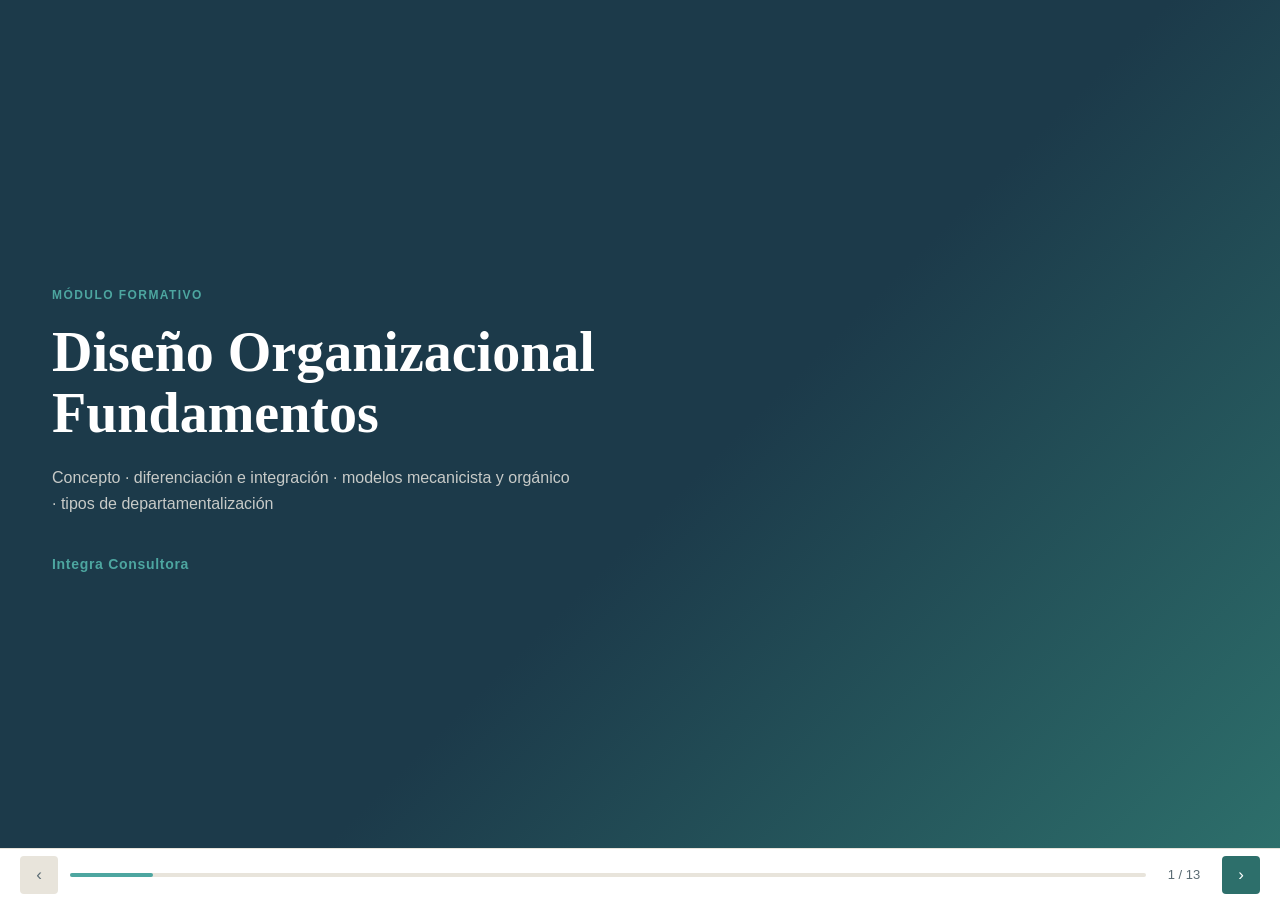
==== elearning/index.html @ f0807bc1 "feat: native HTML iSpring course (Diseño Organizacional), embed in main page" ====
<!DOCTYPE html>
<html lang="es">
<head>
<meta charset="UTF-8">
<meta name="viewport" content="width=device-width,initial-scale=1">
<title>Diseño Organizacional — Integra Consultora</title>
<style>
:root{
  --navy:#1C3A4A;
  --teal:#2D6F6B;
  --signal:#4DA6A0;
  --cream:#F2EFE7;
  --cream2:#E8E4DB;
  --white:#fff;
  --gray:#5A6B73;
}
*{box-sizing:border-box;margin:0;padding:0;}
html,body{height:100%;font-family:'Trebuchet MS','Segoe UI',Arial,sans-serif;background:#e8e8e8;overflow:hidden;}
h1,h2,h3,h4{font-family:Georgia,'Times New Roman',serif;color:var(--navy);line-height:1.2;}

#player{
  width:100%;height:100%;
  display:flex;flex-direction:column;
  background:var(--white);
}

/* ---- SLIDES ---- */
#slides{flex:1;overflow:hidden;position:relative;}
.slide{
  position:absolute;inset:0;
  display:none;flex-direction:column;
  padding:40px 52px 28px;
  background:var(--white);
  overflow-y:auto;
}
.slide.active{display:flex;}

/* ---- NAV BAR ---- */
#nav{
  height:52px;min-height:52px;
  background:var(--white);
  border-top:1px solid var(--cream2);
  display:flex;align-items:center;justify-content:space-between;
  padding:0 20px;
  gap:12px;
}
#progress-bar{
  flex:1;height:4px;background:var(--cream2);border-radius:2px;
}
#progress-fill{height:100%;background:var(--signal);border-radius:2px;transition:width .3s;}
#counter{font-size:13px;color:var(--gray);white-space:nowrap;min-width:52px;text-align:center;}
.nav-btn{
  width:38px;height:38px;border-radius:4px;border:none;cursor:pointer;
  background:var(--teal);color:var(--white);font-size:17px;
  display:flex;align-items:center;justify-content:center;
  transition:background .15s;
}
.nav-btn:disabled{background:var(--cream2);color:var(--gray);cursor:default;}
.nav-btn:not(:disabled):hover{background:var(--navy);}

/* ---- SLIDE LABELS ---- */
.lesson-tag{
  font-size:12px;font-weight:700;letter-spacing:.1em;text-transform:uppercase;
  color:var(--signal);margin-bottom:14px;
}
.slide h2{font-size:clamp(24px,3.5vw,36px);margin-bottom:20px;color:var(--navy);}
.slide p.body{font-size:16px;color:#2A2A2A;line-height:1.65;max-width:720px;}

/* ---- QUOTE BLOCK ---- */
.quote-block{
  background:var(--cream);border-radius:6px;
  padding:22px 28px;margin-top:24px;max-width:680px;
}
.quote-block p{font-size:18px;font-style:italic;color:var(--navy);line-height:1.5;}

/* ---- COVER SLIDE ---- */
#s1{
  background:linear-gradient(135deg,var(--navy) 55%,var(--teal));
  color:var(--white);justify-content:center;
}
#s1 .overtag{font-size:12px;font-weight:700;letter-spacing:.12em;text-transform:uppercase;color:var(--signal);margin-bottom:20px;}
#s1 h1{font-size:clamp(30px,5vw,56px);color:var(--white);max-width:600px;margin-bottom:20px;line-height:1.1;}
#s1 .sub{font-size:16px;color:rgba(242,239,231,.8);max-width:520px;line-height:1.6;margin-bottom:40px;}
#s1 .brand{font-size:14px;font-weight:700;color:var(--signal);letter-spacing:.05em;}

/* ---- OBJECTIVES SLIDE ---- */
#s2{background:var(--navy);color:var(--white);justify-content:center;}
#s2 .obj-intro{font-size:18px;color:var(--cream);max-width:540px;margin-bottom:36px;text-align:center;}
#s2 h2{color:var(--white);text-align:center;margin-bottom:10px;}
.obj-grid{
  display:grid;grid-template-columns:repeat(2,1fr);gap:16px;max-width:700px;width:100%;
}
.obj-card{
  background:rgba(255,255,255,.07);border:1px solid rgba(255,255,255,.15);border-radius:6px;
  padding:20px 22px;
}
.obj-card .num{font-size:11px;font-weight:700;letter-spacing:.1em;color:var(--signal);text-transform:uppercase;margin-bottom:8px;}
.obj-card h4{font-size:17px;color:var(--white);margin-bottom:6px;}
.obj-card p{font-size:13.5px;color:rgba(242,239,231,.75);line-height:1.5;}

/* ---- 3-CARDS ---- */
.tri-grid{display:grid;grid-template-columns:repeat(3,1fr);gap:16px;margin-top:24px;}
.tri-card{
  background:var(--cream);border-radius:6px;padding:24px 20px;
  display:flex;flex-direction:column;gap:12px;
}
.tri-card .num-circle{
  width:40px;height:40px;border-radius:50%;background:var(--teal);
  color:var(--white);font-size:18px;font-weight:700;font-family:Georgia,serif;
  display:flex;align-items:center;justify-content:center;flex:none;
}
.tri-card h4{font-size:16px;color:var(--navy);}

/* ---- TWO-COLUMN CARDS ---- */
.duo-grid{display:grid;grid-template-columns:1fr 1fr;gap:16px;margin-top:24px;max-width:720px;}
.duo-card{border-radius:6px;padding:28px 24px;color:var(--white);}
.duo-card.navy{background:var(--navy);}
.duo-card.teal{background:var(--teal);}
.duo-card h3{font-size:22px;color:var(--white);margin-bottom:10px;}
.duo-card p{font-size:15px;color:rgba(255,255,255,.85);font-style:italic;}
.duo-footer{font-style:italic;font-size:15px;color:var(--teal);margin-top:16px;text-align:center;}

/* ---- TABS ---- */
.tabs-wrap{display:flex;gap:0;margin-top:24px;flex:1;border:1px solid var(--cream2);border-radius:6px;overflow:hidden;max-height:260px;}
.tab-list{display:flex;flex-direction:column;min-width:140px;background:var(--cream);border-right:1px solid var(--cream2);}
.tab-btn{
  padding:16px 18px;font-size:14px;font-weight:700;text-align:left;
  border:none;cursor:pointer;background:transparent;color:var(--gray);
  border-bottom:1px solid var(--cream2);transition:background .15s;
}
.tab-btn.active{background:var(--teal);color:var(--white);}
.tab-btn:hover:not(.active){background:var(--cream2);}
.tab-content{padding:24px 28px;flex:1;overflow-y:auto;}
.tab-panel{display:none;}
.tab-panel.active{display:block;}
.tab-panel h3{font-size:20px;color:var(--navy);margin-bottom:12px;}
.tab-panel p{font-size:15px;color:#2A2A2A;line-height:1.6;}

/* ---- STEPS ---- */
.steps-wrap{display:flex;margin-top:20px;flex:1;gap:0;border:1px solid var(--cream2);border-radius:6px;overflow:hidden;max-height:280px;}
.step-list{display:flex;flex-direction:column;align-items:center;padding:20px 0;background:var(--cream);border-right:1px solid var(--cream2);width:64px;gap:0;position:relative;}
.step-btn{
  width:36px;height:36px;border-radius:50%;border:2px solid var(--teal);
  background:var(--white);color:var(--teal);font-weight:700;font-size:14px;
  cursor:pointer;transition:all .15s;flex:none;
  display:flex;align-items:center;justify-content:center;position:relative;z-index:1;
}
.step-btn.active{background:var(--teal);color:var(--white);}
.step-connector{width:2px;height:24px;background:var(--teal);opacity:.4;}
.step-content{padding:24px 28px;flex:1;overflow-y:auto;}
.step-panel{display:none;}
.step-panel.active{display:block;}
.step-panel h3{font-size:20px;color:var(--navy);margin-bottom:12px;}
.step-panel p{font-size:15px;color:#2A2A2A;line-height:1.6;}

/* ---- SYNTHESIS SLIDE ---- */
#s11{background:linear-gradient(135deg,var(--navy),var(--teal));justify-content:center;}
#s11 .syn-tag{font-size:11px;font-weight:700;letter-spacing:.12em;text-transform:uppercase;color:var(--signal);margin-bottom:16px;}
#s11 h2{font-size:clamp(22px,3.5vw,34px);color:var(--white);max-width:640px;margin-bottom:22px;}
#s11 p.body{color:rgba(242,239,231,.85);max-width:600px;}
#s11 .credit{margin-top:36px;font-size:13px;color:var(--signal);font-weight:700;}

/* ---- QUIZ ---- */
#s12 h2{margin-bottom:6px;}
#s12 .q-meta{font-size:13px;color:var(--gray);margin-bottom:28px;}
.question{display:none;flex-direction:column;gap:0;}
.question.active{display:flex;}
.question .q-text{font-size:16px;color:#2A2A2A;margin-bottom:18px;line-height:1.5;}
.choices{display:flex;flex-direction:column;gap:10px;margin-bottom:20px;}
.choice-btn{
  padding:14px 18px;border-radius:4px;border:1px solid var(--cream2);
  background:var(--white);text-align:left;font-size:15px;cursor:pointer;
  transition:all .15s;color:#2A2A2A;
}
.choice-btn:hover:not(:disabled){background:var(--cream);}
.choice-btn.selected{background:#e8f0ff;border-color:#6b9cf5;}
.choice-btn.correct{background:#e6f4ea;border-color:#34a853;color:#1a5928;}
.choice-btn.wrong{background:#fce8e6;border-color:#d93025;color:#8b1a14;}
.quiz-feedback{
  font-size:14px;padding:12px 16px;border-radius:4px;margin-bottom:16px;
  display:none;font-weight:600;
}
.quiz-feedback.show{display:block;}
.quiz-feedback.ok{background:#e6f4ea;color:#1a5928;}
.quiz-feedback.bad{background:#fce8e6;color:#8b1a14;}
.submit-btn{
  align-self:flex-start;padding:11px 22px;border-radius:4px;border:none;cursor:pointer;
  background:var(--teal);color:var(--white);font-weight:700;font-size:14px;
  transition:background .15s;
}
.submit-btn:hover{background:var(--navy);}
.submit-btn:disabled{background:var(--cream2);color:var(--gray);cursor:default;}
#quiz-result{
  display:none;flex-direction:column;align-items:center;justify-content:center;
  text-align:center;gap:16px;flex:1;
}
#quiz-result.show{display:flex;}
#result-icon{width:64px;height:64px;border-radius:50%;display:flex;align-items:center;justify-content:center;font-size:28px;}
.pass-icon{background:#e6f4ea;}
.fail-icon{background:#fce8e6;}
#result-title{font-size:22px;font-family:Georgia,serif;color:var(--navy);}
#result-score{font-size:16px;color:var(--gray);}
.retry-btn{padding:12px 24px;border-radius:4px;border:none;cursor:pointer;background:var(--teal);color:var(--white);font-weight:700;font-size:14px;margin-top:8px;}
.retry-btn:hover{background:var(--navy);}
#q-nav{display:flex;justify-content:space-between;align-items:center;margin-top:auto;}
.q-counter{font-size:13px;color:var(--gray);}

/* ---- SCENARIO ---- */
#s13{background:#1a1a2e;flex-direction:row;gap:0;padding:0;}
.scenario-left{
  flex:1;padding:36px 40px;display:flex;flex-direction:column;justify-content:center;
}
.scenario-right{
  width:220px;background:linear-gradient(180deg,#2d2d4a,#1a1a2e);
  display:flex;align-items:flex-end;justify-content:center;padding-bottom:0;
  position:relative;overflow:hidden;
}
.scenario-avatar{font-size:90px;line-height:1;filter:grayscale(.2);}
.scenario-bubble{
  background:rgba(255,255,255,.1);border:1px solid rgba(255,255,255,.15);
  border-radius:8px;padding:18px 20px;margin-bottom:20px;
}
.scenario-bubble p{font-size:14px;color:rgba(255,255,255,.9);line-height:1.55;}
.scenario-options{display:flex;flex-direction:column;gap:10px;}
.scenario-opt{
  padding:12px 16px;border-radius:4px;background:rgba(255,255,255,.06);
  border:1px solid rgba(255,255,255,.15);color:rgba(255,255,255,.85);
  font-size:13.5px;cursor:pointer;text-align:left;line-height:1.4;
  transition:all .15s;
}
.scenario-opt:hover:not(:disabled){background:rgba(45,111,107,.4);border-color:var(--signal);}
.scenario-opt.correct-opt{background:rgba(52,168,83,.2);border-color:#34a853;color:#a8ffc3;}
.scenario-opt.wrong-opt{background:rgba(217,48,37,.15);border-color:#d93025;color:#ffadad;}
.scenario-reply{
  display:none;margin-top:14px;padding:14px 18px;
  background:rgba(77,166,160,.15);border:1px solid var(--signal);border-radius:6px;
}
.scenario-reply.show{display:block;}
.scenario-reply p{font-size:14px;color:rgba(255,255,255,.9);line-height:1.55;}
</style>
</head>
<body>
<div id="player">
<div id="slides">

<!-- SLIDE 1: COVER -->
<div class="slide active" id="s1">
  <p class="overtag">Módulo Formativo</p>
  <h1>Diseño Organizacional<br>Fundamentos</h1>
  <p class="sub">Concepto · diferenciación e integración · modelos mecanicista y orgánico · tipos de departamentalización</p>
  <p class="brand">Integra Consultora</p>
</div>

<!-- SLIDE 2: OBJETIVOS -->
<div class="slide" id="s2">
  <h2>Objetivos de aprendizaje</h2>
  <p class="obj-intro" style="font-size:15px;color:rgba(242,239,231,.8);margin-bottom:28px;">Recorré las competencias que vas a desarrollar en este módulo.</p>
  <div class="obj-grid">
    <div class="obj-card">
      <div class="num">Objetivo 1</div>
      <h4>Concepto</h4>
      <p>Comprender qué es el diseño organizacional y por qué es clave para el éxito de una organización.</p>
    </div>
    <div class="obj-card">
      <div class="num">Objetivo 2</div>
      <h4>Diferenciación e integración</h4>
      <p>Distinguir estos dos procesos opuestos y complementarios que sostienen el diseño.</p>
    </div>
    <div class="obj-card">
      <div class="num">Objetivo 3</div>
      <h4>Modelos</h4>
      <p>Diferenciar el modelo mecanicista del orgánico y saber cuándo conviene cada uno.</p>
    </div>
    <div class="obj-card">
      <div class="num">Objetivo 4</div>
      <h4>Departamentalización</h4>
      <p>Identificar los distintos criterios para agrupar tareas y personas en una organización.</p>
    </div>
  </div>
</div>

<!-- SLIDE 3: LECCIÓN 1 — Concepto -->
<div class="slide" id="s3">
  <p class="lesson-tag">Lección 1</p>
  <h2>¿Qué es el diseño organizacional?</h2>
  <p class="body">Es el proceso de construir y adaptar continuamente la estructura de una organización para que alcance sus objetivos y estrategias. Esa estructura ordena y conecta sus áreas, personas, tareas y recursos.</p>
  <div class="quote-block">
    <p>"El diseño es el ADN de la organización."</p>
  </div>
</div>

<!-- SLIDE 4: LECCIÓN 1 — Ideas centrales -->
<div class="slide" id="s4">
  <p class="lesson-tag">Lección 1</p>
  <h2>Ideas centrales</h2>
  <div class="tri-grid">
    <div class="tri-card">
      <div class="num-circle">1</div>
      <h4>La estructura como esqueleto</h4>
    </div>
    <div class="tri-card">
      <div class="num-circle">2</div>
      <h4>Doble dependencia</h4>
    </div>
    <div class="tri-card">
      <div class="num-circle">3</div>
      <h4>Cuatro variables</h4>
    </div>
  </div>
</div>

<!-- SLIDE 5: LECCIÓN 2 — Intro -->
<div class="slide" id="s5">
  <p class="lesson-tag">Lección 2</p>
  <h2>Diferenciación e integración</h2>
  <p class="body">El diseño organizacional se sostiene sobre dos procesos opuestos y complementarios. Uno divide y especializa el trabajo; el otro coordina y une las partes para que la organización funcione como un todo.</p>
</div>

<!-- SLIDE 6: LECCIÓN 2 — Dos procesos -->
<div class="slide" id="s6">
  <p class="lesson-tag">Lección 2</p>
  <h2>Dos procesos opuestos</h2>
  <div class="duo-grid">
    <div class="duo-card navy">
      <h3>Diferenciación</h3>
      <p>Divide y especializa el trabajo</p>
    </div>
    <div class="duo-card teal">
      <h3>Integración</h3>
      <p>Coordina y une las partes</p>
    </div>
  </div>
  <p class="duo-footer">Una especializa y separa; la otra articula y une.</p>
</div>

<!-- SLIDE 7: LECCIÓN 3 — Intro -->
<div class="slide" id="s7">
  <p class="lesson-tag">Lección 3</p>
  <h2>Modelo mecanicista y modelo orgánico</h2>
  <p class="body">Según las dimensiones del diseño —formalización, centralización, jerarquía, especialización— una organización se ubica entre dos modelos opuestos, que son los extremos de muchas combinaciones posibles.</p>
</div>

<!-- SLIDE 8: LECCIÓN 3 — Tabs -->
<div class="slide" id="s8">
  <p class="lesson-tag">Lección 3</p>
  <h2>Dos modelos de organización</h2>
  <p class="body" style="margin-bottom:0;">Hacé click en cada pestaña para conocerlos.</p>
  <div class="tabs-wrap">
    <div class="tab-list">
      <button class="tab-btn active" onclick="switchTab(this,0)">Mecanicista</button>
      <button class="tab-btn" onclick="switchTab(this,1)">Orgánico</button>
    </div>
    <div class="tab-content">
      <div class="tab-panel active" id="tab0">
        <h3>Mecanicista</h3>
        <p>Estructura rígida y piramidal, típica de la era industrial. Adecuada para entornos estables. Se caracteriza por alta formalización, centralización de decisiones, autoridad jerárquica, especialización y comunicación vertical y formal.</p>
      </div>
      <div class="tab-panel" id="tab1">
        <h3>Orgánico</h3>
        <p>Estructura flexible y circular, propia de la era del conocimiento. Adecuada para entornos dinámicos. Tiene poca formalización, decisiones descentralizadas, equipos multifuncionales y comunicación informal en red. Es adaptable e innovadora.</p>
      </div>
    </div>
  </div>
  <div class="quote-block" style="margin-top:16px;">
    <p>En síntesis: no hay un modelo mejor en abstracto — el adecuado depende del entorno, la estrategia y la tecnología de cada organización.</p>
  </div>
</div>

<!-- SLIDE 9: LECCIÓN 4 — Intro -->
<div class="slide" id="s9">
  <p class="lesson-tag">Lección 4</p>
  <h2>Tipos de departamentalización</h2>
  <p class="body">A medida que las organizaciones crecen, agrupan tareas y personas en departamentos según distintos criterios. En la práctica, cada organización combina varios de ellos.</p>
</div>

<!-- SLIDE 10: LECCIÓN 4 — Steps -->
<div class="slide" id="s10">
  <p class="lesson-tag">Lección 4</p>
  <h2>Cinco criterios de departamentalización</h2>
  <div class="steps-wrap">
    <div class="step-list">
      <button class="step-btn active" onclick="switchStep(this,0)">1</button>
      <div class="step-connector"></div>
      <button class="step-btn" onclick="switchStep(this,1)">2</button>
      <div class="step-connector"></div>
      <button class="step-btn" onclick="switchStep(this,2)">3</button>
      <div class="step-connector"></div>
      <button class="step-btn" onclick="switchStep(this,3)">4</button>
      <div class="step-connector"></div>
      <button class="step-btn" onclick="switchStep(this,4)">5</button>
    </div>
    <div class="step-content">
      <div class="step-panel active" id="step0">
        <h3>Funcional</h3>
        <p>Por funciones similares: finanzas, producción, marketing, RRHH. Ventaja: economías de escala. Riesgo: convierte las áreas en "feudos".</p>
      </div>
      <div class="step-panel" id="step1">
        <h3>Por productos</h3>
        <p>Agrupa todo lo relacionado con cada producto o servicio, y hace a cada unidad responsable de su desempeño.</p>
      </div>
      <div class="step-panel" id="step2">
        <h3>Geográfica</h3>
        <p>Agrupa según el territorio o región que atiende la organización.</p>
      </div>
      <div class="step-panel" id="step3">
        <h3>Por procesos</h3>
        <p>Agrupa a lo largo del flujo productivo; cada área se especializa en una fase.</p>
      </div>
      <div class="step-panel" id="step4">
        <h3>Por clientes</h3>
        <p>Agrupa según el tipo de cliente (damas, caballeros, niños; o empresas grandes, medianas, pequeñas).</p>
      </div>
    </div>
  </div>
</div>

<!-- SLIDE 11: SÍNTESIS -->
<div class="slide" id="s11">
  <p class="syn-tag">En síntesis</p>
  <h2>El diseño organizacional busca el equilibrio entre especializar y coordinar.</h2>
  <p class="body">Ninguna organización usa un solo criterio: combina varios según su tamaño, estrategia y entorno. La clave está en equilibrar la especialización de cada área con la coordinación entre todas.</p>
  <p class="credit">Contenido desarrollado por Integra Consultora</p>
</div>

<!-- SLIDE 12: QUIZ -->
<div class="slide" id="s12">
  <h2>Evaluación</h2>
  <p class="q-meta">5 preguntas · 50 puntos · Aprobación: 80% (40 puntos)</p>

  <div class="question active" id="q1">
    <p class="q-text">El diseño organizacional se define como…</p>
    <div class="choices">
      <button class="choice-btn" onclick="selectChoice(this)">La cantidad de empleados de una empresa</button>
      <button class="choice-btn" onclick="selectChoice(this)">Un organigrama fijo e inmutable.</button>
      <button class="choice-btn" onclick="selectChoice(this)" data-correct="true">El proceso de construir y adaptar continuamente la estructura para alcanzar objetivos</button>
    </div>
    <div class="quiz-feedback" id="fb1"></div>
    <div id="q-nav">
      <span class="q-counter">Pregunta 1 de 5 · Puntaje: <span id="score-display">0</span>/50</span>
      <button class="submit-btn" id="sb1" onclick="submitQ(1)">Enviar</button>
    </div>
  </div>

  <div class="question" id="q2">
    <p class="q-text">La diferenciación implica…</p>
    <div class="choices">
      <button class="choice-btn" onclick="selectChoice(this)" data-correct="true">Dividir el trabajo y especializar órganos y personas.</button>
      <button class="choice-btn" onclick="selectChoice(this)">Coordinar y unir las partes.</button>
      <button class="choice-btn" onclick="selectChoice(this)">Eliminar la jerarquía</button>
    </div>
    <div class="quiz-feedback" id="fb2"></div>
    <div id="q-nav">
      <span class="q-counter">Pregunta 2 de 5 · Puntaje: <span class="score-disp">0</span>/50</span>
      <button class="submit-btn" id="sb2" onclick="submitQ(2)">Enviar</button>
    </div>
  </div>

  <div class="question" id="q3">
    <p class="q-text">El modelo orgánico se caracteriza por…</p>
    <div class="choices">
      <button class="choice-btn" onclick="selectChoice(this)" data-correct="true">Flexibilidad, equipos multifuncionales y comunicación informal.</button>
      <button class="choice-btn" onclick="selectChoice(this)">Alta formalización y centralización.</button>
      <button class="choice-btn" onclick="selectChoice(this)">Forma piramidal y rígida.</button>
    </div>
    <div class="quiz-feedback" id="fb3"></div>
    <div id="q-nav">
      <span class="q-counter">Pregunta 3 de 5 · Puntaje: <span class="score-disp">0</span>/50</span>
      <button class="submit-btn" id="sb3" onclick="submitQ(3)">Enviar</button>
    </div>
  </div>

  <div class="question" id="q4">
    <p class="q-text">La departamentalización funcional agrupa por…</p>
    <div class="choices">
      <button class="choice-btn" onclick="selectChoice(this)" data-correct="true">Funciones similares (finanzas, marketing, producción, RRHH).</button>
      <button class="choice-btn" onclick="selectChoice(this)">Tipo de cliente.</button>
      <button class="choice-btn" onclick="selectChoice(this)">Región geográfica.</button>
    </div>
    <div class="quiz-feedback" id="fb4"></div>
    <div id="q-nav">
      <span class="q-counter">Pregunta 4 de 5 · Puntaje: <span class="score-disp">0</span>/50</span>
      <button class="submit-btn" id="sb4" onclick="submitQ(4)">Enviar</button>
    </div>
  </div>

  <div class="question" id="q5">
    <p class="q-text">El modelo mecanicista es más adecuado para…</p>
    <div class="choices">
      <button class="choice-btn" onclick="selectChoice(this)">Entornos dinámicos y cambiantes.</button>
      <button class="choice-btn" onclick="selectChoice(this)">Empresas sin estructura.</button>
      <button class="choice-btn" onclick="selectChoice(this)" data-correct="true">Entornos estables con pocos cambios.</button>
    </div>
    <div class="quiz-feedback" id="fb5"></div>
    <div id="q-nav">
      <span class="q-counter">Pregunta 5 de 5 · Puntaje: <span class="score-disp">0</span>/50</span>
      <button class="submit-btn" id="sb5" onclick="submitQ(5)">Enviar</button>
    </div>
  </div>

  <div id="quiz-result">
    <div id="result-icon"></div>
    <p id="result-title"></p>
    <p id="result-score"></p>
    <button class="retry-btn" onclick="retryQuiz()">Reintentar</button>
  </div>
</div>

<!-- SLIDE 13: SCENARIO -->
<div class="slide" id="s13">
  <div class="scenario-left">
    <div class="scenario-bubble">
      <p>Hola, soy gerente de una empresa que está creciendo muy rápido. Antes éramos diez personas y ahora somos cincuenta. Antes éramos desordenados, nadie sabe bien de quién depende. ¿Qué tipo de estructura me conviene?</p>
    </div>
    <div class="scenario-options" id="scenario-opts">
      <button class="scenario-opt" onclick="answerScenario(this, true)">1. Contame primero sobre tu entorno: ¿es estable o cambia mucho? Según eso evaluamos si te conviene un modelo más mecanicista u orgánico.</button>
      <button class="scenario-opt" onclick="answerScenario(this, false)">2. Lo mejor siempre es una estructura jerárquica rígida, sin dudas.</button>
      <button class="scenario-opt" onclick="answerScenario(this, false)">3. No te preocupes por la estructura, eso se resuelve solo con el tiempo.</button>
    </div>
    <div class="scenario-reply" id="scenario-reply">
      <p id="scenario-reply-text"></p>
    </div>
  </div>
  <div class="scenario-right">
    <div class="scenario-avatar">👨‍💼</div>
  </div>
</div>

</div><!-- /slides -->

<!-- NAV BAR -->
<div id="nav">
  <button class="nav-btn" id="btn-prev" onclick="navigate(-1)" disabled>‹</button>
  <div id="progress-bar"><div id="progress-fill" style="width:7.69%"></div></div>
  <span id="counter">1 / 13</span>
  <button class="nav-btn" id="btn-next" onclick="navigate(1)">›</button>
</div>
</div><!-- /player -->

<script>
const TOTAL = 13;
let cur = 1;
let quizScore = 0;
let quizAnswered = [false,false,false,false,false];

function navigate(dir){
  const next = cur + dir;
  if(next < 1 || next > TOTAL) return;
  document.getElementById('s'+cur).classList.remove('active');
  cur = next;
  document.getElementById('s'+cur).classList.add('active');
  document.getElementById('btn-prev').disabled = (cur === 1);
  document.getElementById('btn-next').disabled = (cur === TOTAL);
  document.getElementById('counter').textContent = cur + ' / ' + TOTAL;
  document.getElementById('progress-fill').style.width = (cur/TOTAL*100) + '%';
}

function switchTab(btn, idx){
  btn.closest('.tabs-wrap').querySelectorAll('.tab-btn').forEach(b=>b.classList.remove('active'));
  btn.classList.add('active');
  btn.closest('.tabs-wrap').querySelectorAll('.tab-panel').forEach(p=>p.classList.remove('active'));
  document.getElementById('tab'+idx).classList.add('active');
}

function switchStep(btn, idx){
  btn.closest('.steps-wrap').querySelectorAll('.step-btn').forEach(b=>b.classList.remove('active'));
  btn.classList.add('active');
  btn.closest('.steps-wrap').querySelectorAll('.step-panel').forEach(p=>p.classList.remove('active'));
  document.getElementById('step'+idx).classList.add('active');
}

function selectChoice(btn){
  const parent = btn.closest('.choices');
  if(parent.querySelector('.correct,.wrong')) return;
  parent.querySelectorAll('.choice-btn').forEach(b=>b.classList.remove('selected'));
  btn.classList.add('selected');
}

function submitQ(num){
  const qEl = document.getElementById('q'+num);
  const chosen = qEl.querySelector('.choice-btn.selected');
  if(!chosen) return;
  const fb = document.getElementById('fb'+num);
  const isCorrect = chosen.dataset.correct === 'true';
  qEl.querySelectorAll('.choice-btn').forEach(b=>{
    b.disabled = true;
    if(b.dataset.correct === 'true') b.classList.add('correct');
    else if(b === chosen && !isCorrect) b.classList.add('wrong');
  });
  if(isCorrect && !quizAnswered[num-1]){
    quizScore += 10;
    quizAnswered[num-1] = true;
  }
  document.querySelectorAll('.score-disp').forEach(el=>el.textContent=quizScore);
  document.getElementById('score-display').textContent = quizScore;
  fb.textContent = isCorrect ? '✓ Correcto.' : '✗ Incorrecto. La respuesta correcta está marcada en verde.';
  fb.className = 'quiz-feedback show ' + (isCorrect ? 'ok' : 'bad');
  document.getElementById('sb'+num).disabled = true;
  if(quizAnswered.every(Boolean)){
    setTimeout(showQuizResult, 900);
  } else if(num < 5){
    setTimeout(()=>{
      qEl.classList.remove('active');
      document.getElementById('q'+(num+1)).classList.add('active');
    }, 1100);
  }
}

function showQuizResult(){
  document.querySelectorAll('.question').forEach(q=>q.style.display='none');
  const res = document.getElementById('quiz-result');
  res.classList.add('show');
  const pass = quizScore >= 40;
  document.getElementById('result-icon').textContent = pass ? '✓' : '✗';
  document.getElementById('result-icon').className = 'result-icon ' + (pass ? 'pass-icon' : 'fail-icon');
  document.getElementById('result-title').textContent = pass ? 'Aprobaste.' : 'No aprobaste.';
  document.getElementById('result-score').textContent = 'Puntaje: '+quizScore+'% ('+quizScore+' de 50) · Mínimo: 80% (40 de 50)';
}

function retryQuiz(){
  quizScore = 0;
  quizAnswered = [false,false,false,false,false];
  document.getElementById('quiz-result').classList.remove('show');
  document.querySelectorAll('.question').forEach((q,i)=>{
    q.style.display='';
    q.classList.remove('active');
    q.querySelectorAll('.choice-btn').forEach(b=>{
      b.disabled=false;
      b.classList.remove('selected','correct','wrong');
    });
    const fb = q.querySelector('.quiz-feedback');
    if(fb){ fb.className='quiz-feedback'; fb.textContent=''; }
    const sb = q.querySelector('.submit-btn');
    if(sb) sb.disabled=false;
  });
  document.getElementById('q1').classList.add('active');
  document.querySelectorAll('.score-disp,.score-display').forEach(el=>el.textContent='0');
  document.getElementById('score-display').textContent='0';
}

function answerScenario(btn, correct){
  const opts = document.querySelectorAll('.scenario-opt');
  opts.forEach(o=>o.disabled=true);
  if(correct){
    btn.classList.add('correct-opt');
    document.getElementById('scenario-reply-text').textContent = '¡Exacto! Nunca lo había pensado así. Nuestro mercado cambia todo el tiempo, así que entiendo que nos conviene algo más flexible.';
  } else {
    btn.classList.add('wrong-opt');
    document.getElementById('scenario-reply-text').textContent = 'Esa no es la respuesta más adecuada. Antes de recomendar un modelo, conviene conocer el entorno y la estrategia de la organización.';
  }
  document.getElementById('scenario-reply').classList.add('show');
}
</script>
</body>
</html>
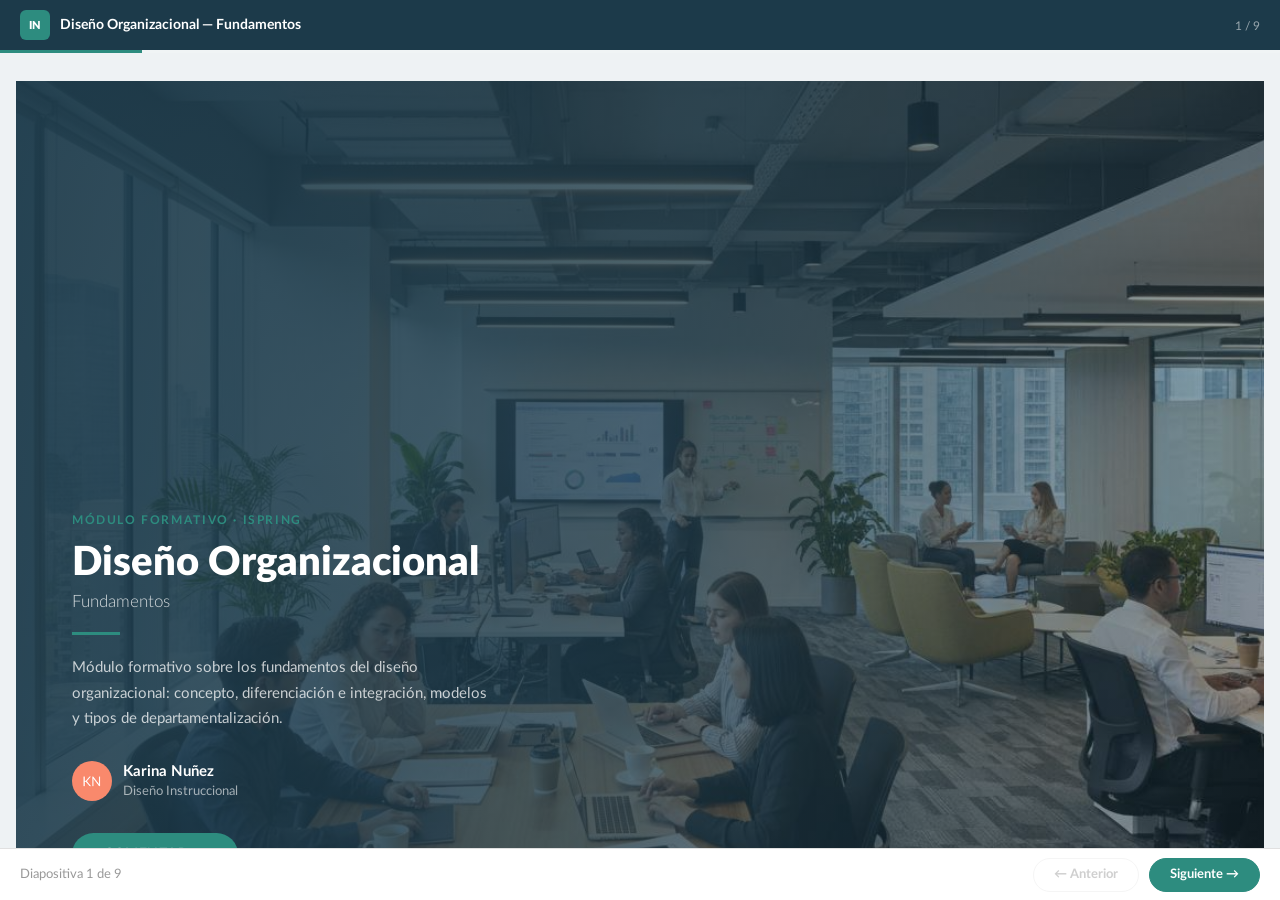
==== commit 777ad5e5: "feat(elearning): rebuild iSpring course from Rise 360 source data - Rewrite elearning/index.html usi" ====
--- a/elearning/index.html
+++ b/elearning/index.html
@@ -3,652 +3,483 @@
 <head>
 <meta charset="UTF-8">
 <meta name="viewport" content="width=device-width,initial-scale=1">
-<title>Diseño Organizacional — Integra Consultora</title>
+<title>Diseño Organizacional — Fundamentos</title>
 <style>
-:root{
-  --navy:#1C3A4A;
-  --teal:#2D6F6B;
-  --signal:#4DA6A0;
-  --cream:#F2EFE7;
-  --cream2:#E8E4DB;
-  --white:#fff;
-  --gray:#5A6B73;
-}
+@font-face{font-family:'Lato';src:url('/rise/assets/fonts/Lato-Light.woff') format('woff');font-weight:300;}
+@font-face{font-family:'Lato';src:url('/rise/assets/fonts/Lato-Regular.woff') format('woff');font-weight:400;}
+@font-face{font-family:'Lato';src:url('/rise/assets/fonts/Lato-Italic.woff') format('woff');font-weight:400;font-style:italic;}
+@font-face{font-family:'Lato';src:url('/rise/assets/fonts/Lato-Bold.woff') format('woff');font-weight:700;}
+@font-face{font-family:'Lato';src:url('/rise/assets/fonts/Lato-Black.woff') format('woff');font-weight:900;}
+
 *{box-sizing:border-box;margin:0;padding:0;}
-html,body{height:100%;font-family:'Trebuchet MS','Segoe UI',Arial,sans-serif;background:#e8e8e8;overflow:hidden;}
-h1,h2,h3,h4{font-family:Georgia,'Times New Roman',serif;color:var(--navy);line-height:1.2;}
-
-#player{
-  width:100%;height:100%;
-  display:flex;flex-direction:column;
-  background:var(--white);
-}
-
-/* ---- SLIDES ---- */
-#slides{flex:1;overflow:hidden;position:relative;}
-.slide{
-  position:absolute;inset:0;
-  display:none;flex-direction:column;
-  padding:40px 52px 28px;
-  background:var(--white);
-  overflow-y:auto;
-}
-.slide.active{display:flex;}
-
-/* ---- NAV BAR ---- */
-#nav{
-  height:52px;min-height:52px;
-  background:var(--white);
-  border-top:1px solid var(--cream2);
-  display:flex;align-items:center;justify-content:space-between;
-  padding:0 20px;
-  gap:12px;
-}
-#progress-bar{
-  flex:1;height:4px;background:var(--cream2);border-radius:2px;
-}
-#progress-fill{height:100%;background:var(--signal);border-radius:2px;transition:width .3s;}
-#counter{font-size:13px;color:var(--gray);white-space:nowrap;min-width:52px;text-align:center;}
-.nav-btn{
-  width:38px;height:38px;border-radius:4px;border:none;cursor:pointer;
-  background:var(--teal);color:var(--white);font-size:17px;
-  display:flex;align-items:center;justify-content:center;
-  transition:background .15s;
-}
-.nav-btn:disabled{background:var(--cream2);color:var(--gray);cursor:default;}
-.nav-btn:not(:disabled):hover{background:var(--navy);}
-
-/* ---- SLIDE LABELS ---- */
-.lesson-tag{
-  font-size:12px;font-weight:700;letter-spacing:.1em;text-transform:uppercase;
-  color:var(--signal);margin-bottom:14px;
-}
-.slide h2{font-size:clamp(24px,3.5vw,36px);margin-bottom:20px;color:var(--navy);}
-.slide p.body{font-size:16px;color:#2A2A2A;line-height:1.65;max-width:720px;}
-
-/* ---- QUOTE BLOCK ---- */
-.quote-block{
-  background:var(--cream);border-radius:6px;
-  padding:22px 28px;margin-top:24px;max-width:680px;
-}
-.quote-block p{font-size:18px;font-style:italic;color:var(--navy);line-height:1.5;}
-
-/* ---- COVER SLIDE ---- */
-#s1{
-  background:linear-gradient(135deg,var(--navy) 55%,var(--teal));
-  color:var(--white);justify-content:center;
-}
-#s1 .overtag{font-size:12px;font-weight:700;letter-spacing:.12em;text-transform:uppercase;color:var(--signal);margin-bottom:20px;}
-#s1 h1{font-size:clamp(30px,5vw,56px);color:var(--white);max-width:600px;margin-bottom:20px;line-height:1.1;}
-#s1 .sub{font-size:16px;color:rgba(242,239,231,.8);max-width:520px;line-height:1.6;margin-bottom:40px;}
-#s1 .brand{font-size:14px;font-weight:700;color:var(--signal);letter-spacing:.05em;}
-
-/* ---- OBJECTIVES SLIDE ---- */
-#s2{background:var(--navy);color:var(--white);justify-content:center;}
-#s2 .obj-intro{font-size:18px;color:var(--cream);max-width:540px;margin-bottom:36px;text-align:center;}
-#s2 h2{color:var(--white);text-align:center;margin-bottom:10px;}
-.obj-grid{
-  display:grid;grid-template-columns:repeat(2,1fr);gap:16px;max-width:700px;width:100%;
-}
-.obj-card{
-  background:rgba(255,255,255,.07);border:1px solid rgba(255,255,255,.15);border-radius:6px;
-  padding:20px 22px;
-}
-.obj-card .num{font-size:11px;font-weight:700;letter-spacing:.1em;color:var(--signal);text-transform:uppercase;margin-bottom:8px;}
-.obj-card h4{font-size:17px;color:var(--white);margin-bottom:6px;}
-.obj-card p{font-size:13.5px;color:rgba(242,239,231,.75);line-height:1.5;}
-
-/* ---- 3-CARDS ---- */
-.tri-grid{display:grid;grid-template-columns:repeat(3,1fr);gap:16px;margin-top:24px;}
-.tri-card{
-  background:var(--cream);border-radius:6px;padding:24px 20px;
-  display:flex;flex-direction:column;gap:12px;
-}
-.tri-card .num-circle{
-  width:40px;height:40px;border-radius:50%;background:var(--teal);
-  color:var(--white);font-size:18px;font-weight:700;font-family:Georgia,serif;
-  display:flex;align-items:center;justify-content:center;flex:none;
-}
-.tri-card h4{font-size:16px;color:var(--navy);}
-
-/* ---- TWO-COLUMN CARDS ---- */
-.duo-grid{display:grid;grid-template-columns:1fr 1fr;gap:16px;margin-top:24px;max-width:720px;}
-.duo-card{border-radius:6px;padding:28px 24px;color:var(--white);}
-.duo-card.navy{background:var(--navy);}
-.duo-card.teal{background:var(--teal);}
-.duo-card h3{font-size:22px;color:var(--white);margin-bottom:10px;}
-.duo-card p{font-size:15px;color:rgba(255,255,255,.85);font-style:italic;}
-.duo-footer{font-style:italic;font-size:15px;color:var(--teal);margin-top:16px;text-align:center;}
-
-/* ---- TABS ---- */
-.tabs-wrap{display:flex;gap:0;margin-top:24px;flex:1;border:1px solid var(--cream2);border-radius:6px;overflow:hidden;max-height:260px;}
-.tab-list{display:flex;flex-direction:column;min-width:140px;background:var(--cream);border-right:1px solid var(--cream2);}
-.tab-btn{
-  padding:16px 18px;font-size:14px;font-weight:700;text-align:left;
-  border:none;cursor:pointer;background:transparent;color:var(--gray);
-  border-bottom:1px solid var(--cream2);transition:background .15s;
-}
-.tab-btn.active{background:var(--teal);color:var(--white);}
-.tab-btn:hover:not(.active){background:var(--cream2);}
-.tab-content{padding:24px 28px;flex:1;overflow-y:auto;}
-.tab-panel{display:none;}
-.tab-panel.active{display:block;}
-.tab-panel h3{font-size:20px;color:var(--navy);margin-bottom:12px;}
-.tab-panel p{font-size:15px;color:#2A2A2A;line-height:1.6;}
-
-/* ---- STEPS ---- */
-.steps-wrap{display:flex;margin-top:20px;flex:1;gap:0;border:1px solid var(--cream2);border-radius:6px;overflow:hidden;max-height:280px;}
-.step-list{display:flex;flex-direction:column;align-items:center;padding:20px 0;background:var(--cream);border-right:1px solid var(--cream2);width:64px;gap:0;position:relative;}
-.step-btn{
-  width:36px;height:36px;border-radius:50%;border:2px solid var(--teal);
-  background:var(--white);color:var(--teal);font-weight:700;font-size:14px;
-  cursor:pointer;transition:all .15s;flex:none;
-  display:flex;align-items:center;justify-content:center;position:relative;z-index:1;
-}
-.step-btn.active{background:var(--teal);color:var(--white);}
-.step-connector{width:2px;height:24px;background:var(--teal);opacity:.4;}
-.step-content{padding:24px 28px;flex:1;overflow-y:auto;}
-.step-panel{display:none;}
-.step-panel.active{display:block;}
-.step-panel h3{font-size:20px;color:var(--navy);margin-bottom:12px;}
-.step-panel p{font-size:15px;color:#2A2A2A;line-height:1.6;}
-
-/* ---- SYNTHESIS SLIDE ---- */
-#s11{background:linear-gradient(135deg,var(--navy),var(--teal));justify-content:center;}
-#s11 .syn-tag{font-size:11px;font-weight:700;letter-spacing:.12em;text-transform:uppercase;color:var(--signal);margin-bottom:16px;}
-#s11 h2{font-size:clamp(22px,3.5vw,34px);color:var(--white);max-width:640px;margin-bottom:22px;}
-#s11 p.body{color:rgba(242,239,231,.85);max-width:600px;}
-#s11 .credit{margin-top:36px;font-size:13px;color:var(--signal);font-weight:700;}
-
-/* ---- QUIZ ---- */
-#s12 h2{margin-bottom:6px;}
-#s12 .q-meta{font-size:13px;color:var(--gray);margin-bottom:28px;}
-.question{display:none;flex-direction:column;gap:0;}
-.question.active{display:flex;}
-.question .q-text{font-size:16px;color:#2A2A2A;margin-bottom:18px;line-height:1.5;}
-.choices{display:flex;flex-direction:column;gap:10px;margin-bottom:20px;}
-.choice-btn{
-  padding:14px 18px;border-radius:4px;border:1px solid var(--cream2);
-  background:var(--white);text-align:left;font-size:15px;cursor:pointer;
-  transition:all .15s;color:#2A2A2A;
-}
-.choice-btn:hover:not(:disabled){background:var(--cream);}
-.choice-btn.selected{background:#e8f0ff;border-color:#6b9cf5;}
-.choice-btn.correct{background:#e6f4ea;border-color:#34a853;color:#1a5928;}
-.choice-btn.wrong{background:#fce8e6;border-color:#d93025;color:#8b1a14;}
-.quiz-feedback{
-  font-size:14px;padding:12px 16px;border-radius:4px;margin-bottom:16px;
-  display:none;font-weight:600;
-}
-.quiz-feedback.show{display:block;}
-.quiz-feedback.ok{background:#e6f4ea;color:#1a5928;}
-.quiz-feedback.bad{background:#fce8e6;color:#8b1a14;}
-.submit-btn{
-  align-self:flex-start;padding:11px 22px;border-radius:4px;border:none;cursor:pointer;
-  background:var(--teal);color:var(--white);font-weight:700;font-size:14px;
-  transition:background .15s;
-}
-.submit-btn:hover{background:var(--navy);}
-.submit-btn:disabled{background:var(--cream2);color:var(--gray);cursor:default;}
-#quiz-result{
-  display:none;flex-direction:column;align-items:center;justify-content:center;
-  text-align:center;gap:16px;flex:1;
-}
-#quiz-result.show{display:flex;}
-#result-icon{width:64px;height:64px;border-radius:50%;display:flex;align-items:center;justify-content:center;font-size:28px;}
-.pass-icon{background:#e6f4ea;}
-.fail-icon{background:#fce8e6;}
-#result-title{font-size:22px;font-family:Georgia,serif;color:var(--navy);}
-#result-score{font-size:16px;color:var(--gray);}
-.retry-btn{padding:12px 24px;border-radius:4px;border:none;cursor:pointer;background:var(--teal);color:var(--white);font-weight:700;font-size:14px;margin-top:8px;}
-.retry-btn:hover{background:var(--navy);}
-#q-nav{display:flex;justify-content:space-between;align-items:center;margin-top:auto;}
-.q-counter{font-size:13px;color:var(--gray);}
-
-/* ---- SCENARIO ---- */
-#s13{background:#1a1a2e;flex-direction:row;gap:0;padding:0;}
-.scenario-left{
-  flex:1;padding:36px 40px;display:flex;flex-direction:column;justify-content:center;
-}
-.scenario-right{
-  width:220px;background:linear-gradient(180deg,#2d2d4a,#1a1a2e);
-  display:flex;align-items:flex-end;justify-content:center;padding-bottom:0;
-  position:relative;overflow:hidden;
-}
-.scenario-avatar{font-size:90px;line-height:1;filter:grayscale(.2);}
-.scenario-bubble{
-  background:rgba(255,255,255,.1);border:1px solid rgba(255,255,255,.15);
-  border-radius:8px;padding:18px 20px;margin-bottom:20px;
-}
-.scenario-bubble p{font-size:14px;color:rgba(255,255,255,.9);line-height:1.55;}
-.scenario-options{display:flex;flex-direction:column;gap:10px;}
-.scenario-opt{
-  padding:12px 16px;border-radius:4px;background:rgba(255,255,255,.06);
-  border:1px solid rgba(255,255,255,.15);color:rgba(255,255,255,.85);
-  font-size:13.5px;cursor:pointer;text-align:left;line-height:1.4;
-  transition:all .15s;
-}
-.scenario-opt:hover:not(:disabled){background:rgba(45,111,107,.4);border-color:var(--signal);}
-.scenario-opt.correct-opt{background:rgba(52,168,83,.2);border-color:#34a853;color:#a8ffc3;}
-.scenario-opt.wrong-opt{background:rgba(217,48,37,.15);border-color:#d93025;color:#ffadad;}
-.scenario-reply{
-  display:none;margin-top:14px;padding:14px 18px;
-  background:rgba(77,166,160,.15);border:1px solid var(--signal);border-radius:6px;
-}
-.scenario-reply.show{display:block;}
-.scenario-reply p{font-size:14px;color:rgba(255,255,255,.9);line-height:1.55;}
+html,body{height:100%;overflow:hidden;font-family:'Lato','Segoe UI',sans-serif;background:#eef2f4;}
+
+#player{display:flex;flex-direction:column;height:100%;}
+
+/* TOP BAR */
+#topbar{
+  height:50px;background:#1C3A4A;display:flex;align-items:center;
+  padding:0 20px;justify-content:space-between;flex:none;gap:16px;
+}
+.tb-l{display:flex;align-items:center;gap:10px;}
+.tb-logo{width:30px;height:30px;border-radius:6px;background:#2d8c7f;display:flex;align-items:center;justify-content:center;font-size:11px;font-weight:900;color:#fff;flex:none;}
+.tb-title{font-size:13.5px;font-weight:700;color:#fff;white-space:nowrap;overflow:hidden;text-overflow:ellipsis;}
+.tb-r{flex:none;}
+.tb-ctr{font-size:12px;color:rgba(255,255,255,.55);}
+#prog-wrap{height:3px;background:rgba(255,255,255,.12);flex:none;}
+#prog-bar{height:100%;background:#2d8c7f;transition:width .35s;}
+
+/* CONTENT */
+#content{flex:1;overflow-y:auto;display:flex;align-items:flex-start;justify-content:center;padding:28px 16px 80px;}
+
+/* SLIDES */
+.slide{display:none;width:100%;max-width:780px;}
+.slide.active{display:block;}
+
+/* COVER */
+#s0{max-width:100%;padding:0;margin-bottom:-28px;}
+#s0 .cover{
+  min-height:calc(100vh - 53px);
+  background:url('/rise/assets/personas.jpg') center/cover no-repeat;
+  position:relative;display:flex;align-items:flex-end;
+}
+#s0 .cover::after{content:'';position:absolute;inset:0;background:linear-gradient(105deg,rgba(28,58,74,.94) 0%,rgba(28,58,74,.78) 50%,rgba(28,58,74,.35) 100%);}
+.cover-body{position:relative;z-index:1;padding:52px 56px;max-width:540px;}
+.c-tag{font-size:11.5px;font-weight:700;letter-spacing:.14em;text-transform:uppercase;color:#2d8c7f;margin-bottom:14px;}
+.c-title{font-size:clamp(26px,4vw,40px);font-weight:900;color:#fff;line-height:1.12;margin-bottom:8px;}
+.c-sub{font-size:16.5px;font-weight:300;color:rgba(255,255,255,.8);margin-bottom:20px;}
+.c-rule{width:48px;height:3px;background:#2d8c7f;margin-bottom:20px;}
+.c-desc{font-size:15px;color:rgba(255,255,255,.75);line-height:1.68;margin-bottom:30px;max-width:420px;}
+.c-author{display:flex;align-items:center;gap:11px;margin-bottom:32px;}
+.c-av{width:40px;height:40px;border-radius:50%;background:#2d8c7f;overflow:hidden;flex:none;display:flex;align-items:center;justify-content:center;}
+.c-av img{width:100%;height:100%;object-fit:cover;}
+.c-av-fb{font-size:13px;font-weight:700;color:#fff;}
+.c-meta strong{display:block;font-size:15px;color:#fff;font-weight:700;}
+.c-meta span{font-size:13px;color:rgba(255,255,255,.6);}
+.c-btn{
+  display:inline-flex;align-items:center;gap:9px;
+  background:#2d8c7f;color:#fff;border:none;padding:13px 32px;
+  border-radius:26px;font-size:14px;font-weight:700;letter-spacing:.04em;text-transform:uppercase;
+  cursor:pointer;transition:background .15s;font-family:'Lato',sans-serif;
+}
+.c-btn:hover{background:#1e6b62;}
+
+/* CARD */
+.card{background:#fff;border-radius:10px;box-shadow:0 2px 14px rgba(0,0,0,.09);overflow:hidden;}
+.card-hdr{background:#2d8c7f;padding:18px 26px;display:flex;align-items:center;gap:13px;}
+.ch-ico{font-size:22px;line-height:1;flex:none;}
+.ch-title{font-size:19px;font-weight:900;color:#fff;}
+.card-body{padding:24px 26px 28px;}
+.lede{font-size:15.5px;color:#2a2a2a;line-height:1.72;margin-bottom:20px;}
+
+/* objectives */
+.obj-list{display:flex;flex-direction:column;gap:11px;}
+.obj-row{display:flex;gap:13px;align-items:flex-start;background:#f6fcfb;border:1px solid #d5eeea;border-radius:8px;padding:13px 16px;}
+.obj-n{width:30px;height:30px;border-radius:50%;background:#2d8c7f;color:#fff;font-size:14px;font-weight:900;display:flex;align-items:center;justify-content:center;flex:none;margin-top:1px;}
+.obj-text{font-size:15px;color:#1a1a1a;line-height:1.55;padding-top:5px;}
+
+/* tabs */
+.itab-row{display:flex;border-bottom:2px solid #eee;overflow-x:auto;}
+.itab{padding:11px 16px;background:none;border:none;cursor:pointer;white-space:nowrap;font-size:13px;font-weight:700;letter-spacing:.03em;color:#999;border-bottom:2.5px solid transparent;margin-bottom:-2px;transition:all .15s;font-family:'Lato',sans-serif;}
+.itab.on{color:#2d8c7f;border-bottom-color:#2d8c7f;}
+.itab-panel{display:none;padding:18px 0 2px;}
+.itab-panel.on{display:block;}
+.itab-panel p{font-size:15px;color:#2a2a2a;line-height:1.7;}
+.itab-panel strong{color:#1a1a1a;}
+
+/* two-col */
+.two-col{display:grid;grid-template-columns:1fr 1fr;gap:14px;margin-top:4px;}
+@media(max-width:580px){.two-col{grid-template-columns:1fr;}}
+.col-card{background:#f6fcfb;border:1px solid #d5eeea;border-radius:8px;padding:18px;}
+.col-card h3{font-size:14px;font-weight:900;color:#2d8c7f;margin-bottom:10px;text-transform:uppercase;letter-spacing:.05em;}
+.col-card p{font-size:14px;color:#333;line-height:1.65;margin-bottom:12px;}
+.col-list{list-style:none;display:flex;flex-direction:column;gap:7px;}
+.col-list li{display:flex;gap:9px;font-size:14px;color:#333;line-height:1.5;}
+.col-list li::before{content:'';width:7px;height:7px;border-radius:50%;background:#2d8c7f;flex:none;margin-top:5px;}
+
+/* impact */
+.impact{margin-top:20px;background:linear-gradient(120deg,#1C3A4A 0%,#2d8c7f 100%);border-radius:8px;padding:18px 24px;font-size:15.5px;font-style:italic;color:#fff;text-align:center;font-weight:700;line-height:1.55;}
+
+/* flip cards */
+.flip-hint{font-size:12.5px;color:#aaa;margin:16px 0 10px;}
+.flip-grid{display:grid;grid-template-columns:1fr 1fr;gap:12px;}
+.fc{height:128px;perspective:900px;cursor:pointer;}
+.fc-in{width:100%;height:100%;position:relative;transform-style:preserve-3d;transition:transform .44s ease;border:1px solid #d5eeea;border-radius:8px;}
+.fc.fl .fc-in{transform:rotateY(180deg);}
+.fc-f,.fc-b{position:absolute;inset:0;backface-visibility:hidden;border-radius:8px;display:flex;flex-direction:column;align-items:center;justify-content:center;padding:15px;text-align:center;}
+.fc-f{background:#f6fcfb;}
+.fc-b{background:#1C3A4A;transform:rotateY(180deg);}
+.fc-ico{font-size:17px;color:#2d8c7f;margin-bottom:7px;}
+.fc-f p{font-size:13.5px;font-style:italic;font-weight:700;color:#1C3A4A;}
+.fc-b p{font-size:13px;color:#fff;line-height:1.5;}
+
+/* carousel */
+.car{border:1px solid #d5eeea;border-radius:8px;overflow:hidden;margin-top:6px;}
+.car-hdr{background:#2d8c7f;padding:8px 20px;font-size:12px;font-weight:700;color:#fff;letter-spacing:.08em;text-align:center;text-transform:uppercase;}
+.car-body{padding:20px 22px;min-height:100px;}
+.car-ttl{font-size:17px;font-weight:900;color:#1C3A4A;margin-bottom:8px;}
+.car-txt{font-size:14.5px;color:#444;line-height:1.65;}
+.car-foot{padding:10px 18px;border-top:1px solid #eee;display:flex;align-items:center;gap:10px;background:#fafafa;}
+.car-btn{width:32px;height:32px;border-radius:50%;border:1.5px solid #ccc;background:#fff;cursor:pointer;font-size:14px;color:#666;display:flex;align-items:center;justify-content:center;transition:all .15s;flex:none;font-family:'Lato',sans-serif;}
+.car-btn:hover:not(:disabled){border-color:#2d8c7f;color:#2d8c7f;}
+.car-btn:disabled{opacity:.25;cursor:default;}
+.car-dots{display:flex;gap:6px;flex:1;justify-content:center;}
+.car-dot{width:8px;height:8px;border-radius:50%;background:#ddd;cursor:pointer;transition:background .2s;}
+.car-dot.on{background:#2d8c7f;}
+
+/* quiz */
+.q-ctr{font-size:12px;color:#999;margin-bottom:12px;text-align:right;}
+.q-text{font-size:16px;font-weight:700;color:#111;margin-bottom:18px;padding-bottom:14px;border-bottom:2px solid #eee;line-height:1.4;}
+.q-opts{display:flex;flex-direction:column;gap:10px;margin-bottom:18px;}
+.q-opt{display:flex;align-items:center;gap:11px;padding:11px 14px;border:1.5px solid #e8e8e8;border-radius:8px;cursor:pointer;transition:all .15s;}
+.q-opt:hover{border-color:#2d8c7f;background:#f6fcfb;}
+.q-opt input{accent-color:#2d8c7f;width:16px;height:16px;cursor:pointer;flex:none;}
+.q-opt label{font-size:14.5px;color:#333;cursor:pointer;line-height:1.4;}
+.q-foot{display:flex;justify-content:flex-end;}
+.sub-btn{background:#2d8c7f;color:#fff;border:none;padding:10px 28px;border-radius:20px;font-size:13px;font-weight:700;text-transform:uppercase;letter-spacing:.04em;cursor:pointer;transition:background .15s;font-family:'Lato',sans-serif;}
+.sub-btn:hover:not(:disabled){background:#1e6b62;}
+.sub-btn:disabled{background:#ccc;cursor:default;}
+.q-fb{display:none;margin-top:12px;padding:10px 14px;border-radius:6px;font-size:14px;font-weight:600;}
+.q-fb.show{display:block;}
+.q-fb.ok{background:#e8f5e9;color:#2e7d32;}
+.q-fb.bad{background:#fce8e6;color:#c62828;}
+
+/* result */
+.result-wrap{text-align:center;padding:36px 24px 28px;}
+.res-circle{width:110px;height:110px;border-radius:50%;background:linear-gradient(135deg,#2d8c7f,#1C3A4A);display:flex;flex-direction:column;align-items:center;justify-content:center;margin:0 auto 22px;}
+.res-pct{font-size:30px;font-weight:900;color:#fff;}
+.res-lbl{font-size:10.5px;color:rgba(255,255,255,.65);letter-spacing:.08em;text-transform:uppercase;}
+.res-msg{font-size:19px;font-weight:900;color:#1C3A4A;margin-bottom:8px;}
+.res-sub{font-size:14.5px;color:#555;line-height:1.65;max-width:400px;margin:0 auto 24px;}
+.res-replay{background:#1C3A4A;color:#fff;border:none;padding:11px 28px;border-radius:22px;font-size:13px;font-weight:700;cursor:pointer;font-family:'Lato',sans-serif;transition:background .15s;}
+.res-replay:hover{background:#2d8c7f;}
+
+/* BOTTOM BAR */
+#bottombar{height:52px;background:#fff;border-top:1px solid #e0e0e0;display:flex;align-items:center;justify-content:space-between;padding:0 20px;flex:none;}
+.bb-ctr{font-size:13px;color:#999;}
+.bb-btns{display:flex;gap:10px;}
+.bb-btn{padding:8px 20px;border-radius:20px;font-size:13px;font-weight:700;cursor:pointer;transition:all .15s;font-family:'Lato',sans-serif;}
+.bb-prev{background:#fff;border:1.5px solid #ddd;color:#555;}
+.bb-prev:hover:not(:disabled){border-color:#2d8c7f;color:#2d8c7f;}
+.bb-next{background:#2d8c7f;border:1.5px solid #2d8c7f;color:#fff;}
+.bb-next:hover:not(:disabled){background:#1e6b62;border-color:#1e6b62;}
+.bb-btn:disabled{opacity:.28;cursor:default;}
 </style>
 </head>
 <body>
 <div id="player">
-<div id="slides">
-
-<!-- SLIDE 1: COVER -->
-<div class="slide active" id="s1">
-  <p class="overtag">Módulo Formativo</p>
-  <h1>Diseño Organizacional<br>Fundamentos</h1>
-  <p class="sub">Concepto · diferenciación e integración · modelos mecanicista y orgánico · tipos de departamentalización</p>
-  <p class="brand">Integra Consultora</p>
-</div>
-
-<!-- SLIDE 2: OBJETIVOS -->
+
+<div id="topbar">
+  <div class="tb-l">
+    <div class="tb-logo">IN</div>
+    <div class="tb-title">Diseño Organizacional — Fundamentos</div>
+  </div>
+  <div class="tb-r"><span class="tb-ctr" id="tbctr">1 / 9</span></div>
+</div>
+<div id="prog-wrap"><div id="prog-bar" style="width:11.1%"></div></div>
+
+<div id="content">
+
+<!-- S0: PORTADA -->
+<div class="slide active" id="s0" style="max-width:100%;padding:0;">
+  <div class="cover">
+    <div class="cover-body">
+      <p class="c-tag">Módulo Formativo · iSpring</p>
+      <h1 class="c-title">Diseño Organizacional</h1>
+      <p class="c-sub">Fundamentos</p>
+      <div class="c-rule"></div>
+      <p class="c-desc">Módulo formativo sobre los fundamentos del diseño organizacional: concepto, diferenciación e integración, modelos y tipos de departamentalización.</p>
+      <div class="c-author">
+        <div class="c-av">
+          <img src="/rise/assets/avatar.png" alt="KN" onerror="this.style.display='none';this.parentElement.innerHTML='<span class=c-av-fb>KN</span>'">
+        </div>
+        <div class="c-meta">
+          <strong>Karina Nuñez</strong>
+          <span>Diseño Instruccional</span>
+        </div>
+      </div>
+      <button class="c-btn" onclick="goSlide(1)">Comenzar →</button>
+    </div>
+  </div>
+</div>
+
+<!-- S1: OBJETIVOS -->
+<div class="slide" id="s1">
+  <div class="card">
+    <div class="card-hdr"><span class="ch-ico">🎯</span><span class="ch-title">Objetivos del módulo</span></div>
+    <div class="card-body">
+      <p class="lede">Al finalizar este módulo vas a poder:</p>
+      <div class="obj-list">
+        <div class="obj-row"><div class="obj-n">1</div><p class="obj-text">Comprender el concepto de diseño organizacional y su importancia.</p></div>
+        <div class="obj-row"><div class="obj-n">2</div><p class="obj-text">Distinguir los procesos de diferenciación e integración.</p></div>
+        <div class="obj-row"><div class="obj-n">3</div><p class="obj-text">Diferenciar el modelo mecanicista del orgánico.</p></div>
+        <div class="obj-row"><div class="obj-n">4</div><p class="obj-text">Identificar los tipos de departamentalización.</p></div>
+      </div>
+    </div>
+  </div>
+</div>
+
+<!-- S2: QUÉ ES EL DISEÑO -->
 <div class="slide" id="s2">
-  <h2>Objetivos de aprendizaje</h2>
-  <p class="obj-intro" style="font-size:15px;color:rgba(242,239,231,.8);margin-bottom:28px;">Recorré las competencias que vas a desarrollar en este módulo.</p>
-  <div class="obj-grid">
-    <div class="obj-card">
-      <div class="num">Objetivo 1</div>
-      <h4>Concepto</h4>
-      <p>Comprender qué es el diseño organizacional y por qué es clave para el éxito de una organización.</p>
-    </div>
-    <div class="obj-card">
-      <div class="num">Objetivo 2</div>
-      <h4>Diferenciación e integración</h4>
-      <p>Distinguir estos dos procesos opuestos y complementarios que sostienen el diseño.</p>
-    </div>
-    <div class="obj-card">
-      <div class="num">Objetivo 3</div>
-      <h4>Modelos</h4>
-      <p>Diferenciar el modelo mecanicista del orgánico y saber cuándo conviene cada uno.</p>
-    </div>
-    <div class="obj-card">
-      <div class="num">Objetivo 4</div>
-      <h4>Departamentalización</h4>
-      <p>Identificar los distintos criterios para agrupar tareas y personas en una organización.</p>
-    </div>
-  </div>
-</div>
-
-<!-- SLIDE 3: LECCIÓN 1 — Concepto -->
+  <div class="card">
+    <div class="card-hdr"><span class="ch-ico">🏛️</span><span class="ch-title">¿Qué es el diseño organizacional?</span></div>
+    <div class="card-body">
+      <p class="lede">Para que una organización funcione, necesita una estructura que ordene y conecte sus áreas, personas, tareas y recursos. El diseño organizacional es el proceso de construir y ajustar esa estructura a lo largo del tiempo.</p>
+      <p style="font-size:14.5px;color:#666;margin-bottom:16px;">Antes de avanzar, exploremos sus ideas centrales:</p>
+      <div class="itab-row">
+        <button class="itab on" onclick="iTab(this,'i0')">La estructura</button>
+        <button class="itab" onclick="iTab(this,'i1')">Doble dependencia</button>
+        <button class="itab" onclick="iTab(this,'i2')">Las cuatro variables</button>
+      </div>
+      <div class="itab-panel on" id="i0"><p>La estructura organizacional contiene e integra órganos, personas, tareas, relaciones y recursos. Funciona como un esqueleto que coordina los elementos vitales de la organización. <strong>El diseño es el ADN de la organización.</strong></p></div>
+      <div class="itab-panel" id="i1"><p>La estructura depende, <strong>hacia afuera</strong>, de la estrategia definida para alcanzar los objetivos; y <strong>hacia adentro</strong>, de la tecnología que la organización utiliza.</p></div>
+      <div class="itab-panel" id="i2"><p>Factores ambientales (misión, visión, estrategia, entorno), dimensiones anatómicas (tamaño, configuración, dispersión), aspectos de las operaciones (autoridad, procesos, controles) y consecuencias conductuales (desempeño, satisfacción, rotación).</p></div>
+    </div>
+  </div>
+</div>
+
+<!-- S3: DIFERENCIACIÓN E INTEGRACIÓN -->
 <div class="slide" id="s3">
-  <p class="lesson-tag">Lección 1</p>
-  <h2>¿Qué es el diseño organizacional?</h2>
-  <p class="body">Es el proceso de construir y adaptar continuamente la estructura de una organización para que alcance sus objetivos y estrategias. Esa estructura ordena y conecta sus áreas, personas, tareas y recursos.</p>
-  <div class="quote-block">
-    <p>"El diseño es el ADN de la organización."</p>
-  </div>
-</div>
-
-<!-- SLIDE 4: LECCIÓN 1 — Ideas centrales -->
+  <div class="card">
+    <div class="card-hdr"><span class="ch-ico">⚖️</span><span class="ch-title">Diferenciación e integración</span></div>
+    <div class="card-body">
+      <p class="lede">El diseño organizacional se sostiene sobre dos procesos opuestos y complementarios. Mientras uno divide y especializa el trabajo, el otro coordina y une las partes para que la organización funcione como un todo.</p>
+      <div class="two-col">
+        <div class="col-card">
+          <h3>Diferenciación</h3>
+          <p>Es el proceso de dividir el trabajo y especializar a los órganos y las personas. A mayor diferenciación, mayor cantidad de unidades o niveles especializados.</p>
+          <ul class="col-list">
+            <li><strong>Horizontal:</strong> más departamentos en un mismo nivel → estructuras planas.</li>
+            <li><strong>Vertical:</strong> más niveles jerárquicos → estructuras piramidales.</li>
+            <li><strong>Espacial:</strong> dispersión geográfica en distintos lugares.</li>
+          </ul>
+        </div>
+        <div class="col-card">
+          <h3>Integración</h3>
+          <p>Es el proceso de coordinar las distintas partes de la organización para crear unidad entre personas y grupos, buscando el equilibrio que evite conflictos.</p>
+          <ul class="col-list">
+            <li><strong>Horizontal:</strong> coordinación entre órganos del mismo nivel (equipos, fuerzas de tarea).</li>
+            <li><strong>Vertical:</strong> coordinación mediante jerarquía, reglas y procedimientos.</li>
+          </ul>
+        </div>
+      </div>
+      <div class="impact">Una especializa y separa; la otra articula y une.<br>El diseño organizacional busca el equilibrio entre ambas.</div>
+    </div>
+  </div>
+</div>
+
+<!-- S4: FLIP CARDS -->
 <div class="slide" id="s4">
-  <p class="lesson-tag">Lección 1</p>
-  <h2>Ideas centrales</h2>
-  <div class="tri-grid">
-    <div class="tri-card">
-      <div class="num-circle">1</div>
-      <h4>La estructura como esqueleto</h4>
-    </div>
-    <div class="tri-card">
-      <div class="num-circle">2</div>
-      <h4>Doble dependencia</h4>
-    </div>
-    <div class="tri-card">
-      <div class="num-circle">3</div>
-      <h4>Cuatro variables</h4>
-    </div>
-  </div>
-</div>
-
-<!-- SLIDE 5: LECCIÓN 2 — Intro -->
+  <div class="card">
+    <div class="card-hdr"><span class="ch-ico">🔄</span><span class="ch-title">Repaso: diferenciación e integración</span></div>
+    <div class="card-body">
+      <p class="lede">Revisá los conceptos clave. Hacé click en cada tarjeta para revelar la definición.</p>
+      <p class="flip-hint">Click para voltear ↺</p>
+      <div class="flip-grid">
+        <div class="fc" onclick="this.classList.toggle('fl')"><div class="fc-in"><div class="fc-f"><span class="fc-ico">↺</span><p>Diferenciación horizontal</p></div><div class="fc-b"><p>Más departamentos en el mismo nivel → estructuras planas.</p></div></div></div>
+        <div class="fc" onclick="this.classList.toggle('fl')"><div class="fc-in"><div class="fc-f"><span class="fc-ico">↺</span><p>Diferenciación vertical</p></div><div class="fc-b"><p>Más niveles jerárquicos → estructuras piramidales.</p></div></div></div>
+        <div class="fc" onclick="this.classList.toggle('fl')"><div class="fc-in"><div class="fc-f"><span class="fc-ico">↺</span><p>Integración vertical</p></div><div class="fc-b"><p>Coordinación vía jerarquía, reglas y procedimientos.</p></div></div></div>
+        <div class="fc" onclick="this.classList.toggle('fl')"><div class="fc-in"><div class="fc-f"><span class="fc-ico">↺</span><p>Integración horizontal</p></div><div class="fc-b"><p>Coordinación entre órganos del mismo nivel: equipos, fuerzas de tarea.</p></div></div></div>
+      </div>
+    </div>
+  </div>
+</div>
+
+<!-- S5: MECANICISTA vs ORGÁNICO -->
 <div class="slide" id="s5">
-  <p class="lesson-tag">Lección 2</p>
-  <h2>Diferenciación e integración</h2>
-  <p class="body">El diseño organizacional se sostiene sobre dos procesos opuestos y complementarios. Uno divide y especializa el trabajo; el otro coordina y une las partes para que la organización funcione como un todo.</p>
-</div>
-
-<!-- SLIDE 6: LECCIÓN 2 — Dos procesos -->
+  <div class="card">
+    <div class="card-hdr"><span class="ch-ico">🏗️</span><span class="ch-title">Mecanicista vs orgánico</span></div>
+    <div class="card-body">
+      <p class="lede">Al analizar las dimensiones básicas del diseño organizacional —formalización, centralización, jerarquía, especialización— podemos ubicar a cada organización entre dos modelos opuestos. Explorá cada uno:</p>
+      <div class="itab-row">
+        <button class="itab on" onclick="iTab(this,'m0')">MODELO MECANICISTA</button>
+        <button class="itab" onclick="iTab(this,'m1')">MODELO ORGÁNICO</button>
+      </div>
+      <div class="itab-panel on" id="m0"><p>Estructura rígida y piramidal, típica de la era industrial. Se caracteriza por alta formalización, centralización de decisiones, autoridad jerárquica, especialización y estandarización. La comunicación es vertical y formal. Es adecuado para entornos estables, con pocos cambios.</p></div>
+      <div class="itab-panel" id="m1"><p>Estructura flexible y circular, propia de la era del conocimiento. Tiene poca formalización, decisiones descentralizadas, equipos multifuncionales y comunicación informal en red. Es adaptable e innovador, ideal para entornos dinámicos y cambiantes.</p></div>
+      <div class="impact" style="font-size:15px;padding:16px 22px;margin-top:18px;">No hay un modelo mejor en abstracto: el adecuado depende del entorno, la estrategia y la tecnología de cada organización.</div>
+    </div>
+  </div>
+</div>
+
+<!-- S6: TIPOS DE DEPARTAMENTALIZACIÓN -->
 <div class="slide" id="s6">
-  <p class="lesson-tag">Lección 2</p>
-  <h2>Dos procesos opuestos</h2>
-  <div class="duo-grid">
-    <div class="duo-card navy">
-      <h3>Diferenciación</h3>
-      <p>Divide y especializa el trabajo</p>
-    </div>
-    <div class="duo-card teal">
-      <h3>Integración</h3>
-      <p>Coordina y une las partes</p>
-    </div>
-  </div>
-  <p class="duo-footer">Una especializa y separa; la otra articula y une.</p>
-</div>
-
-<!-- SLIDE 7: LECCIÓN 3 — Intro -->
+  <div class="card">
+    <div class="card-hdr"><span class="ch-ico">🗂️</span><span class="ch-title">Tipos de departamentalización</span></div>
+    <div class="card-body">
+      <p class="lede">A medida que las organizaciones crecen, surge la necesidad de agrupar tareas y personas en departamentos. Esta agrupación —llamada departamentalización— puede hacerse según distintos criterios, y cada organización suele combinar varios.</p>
+      <div class="car">
+        <div class="car-hdr" id="c-hdr">Tipo 1 de 5</div>
+        <div class="car-body"><div class="car-ttl" id="c-ttl"></div><div class="car-txt" id="c-txt"></div></div>
+        <div class="car-foot">
+          <button class="car-btn" id="cprev" onclick="cNav(-1)" disabled>‹</button>
+          <div class="car-dots" id="cdots"></div>
+          <button class="car-btn" id="cnext" onclick="cNav(1)">›</button>
+        </div>
+      </div>
+      <div style="background:#f6fcfb;border:1px solid #d5eeea;border-radius:8px;padding:16px;margin-top:14px;">
+        <p style="font-size:14px;font-weight:700;color:#1C3A4A;margin-bottom:6px;">En la práctica</p>
+        <p style="font-size:13.5px;color:#444;line-height:1.65;">Las organizaciones combinan varios criterios. La departamentalización funcional se usa en niveles altos, pero como tiende a generar áreas aisladas, se complementa con equipos por proyectos. La necesidad de integrar todos los criterios favorece los modelos matriciales.</p>
+      </div>
+    </div>
+  </div>
+</div>
+
+<!-- S7: EVALUACIÓN FINAL -->
 <div class="slide" id="s7">
-  <p class="lesson-tag">Lección 3</p>
-  <h2>Modelo mecanicista y modelo orgánico</h2>
-  <p class="body">Según las dimensiones del diseño —formalización, centralización, jerarquía, especialización— una organización se ubica entre dos modelos opuestos, que son los extremos de muchas combinaciones posibles.</p>
-</div>
-
-<!-- SLIDE 8: LECCIÓN 3 — Tabs -->
+  <div class="card">
+    <div class="card-hdr"><span class="ch-ico">📝</span><span class="ch-title">Evaluación final</span></div>
+    <div class="card-body" id="quiz-area"></div>
+  </div>
+</div>
+
+<!-- S8: RESULTADO -->
 <div class="slide" id="s8">
-  <p class="lesson-tag">Lección 3</p>
-  <h2>Dos modelos de organización</h2>
-  <p class="body" style="margin-bottom:0;">Hacé click en cada pestaña para conocerlos.</p>
-  <div class="tabs-wrap">
-    <div class="tab-list">
-      <button class="tab-btn active" onclick="switchTab(this,0)">Mecanicista</button>
-      <button class="tab-btn" onclick="switchTab(this,1)">Orgánico</button>
-    </div>
-    <div class="tab-content">
-      <div class="tab-panel active" id="tab0">
-        <h3>Mecanicista</h3>
-        <p>Estructura rígida y piramidal, típica de la era industrial. Adecuada para entornos estables. Se caracteriza por alta formalización, centralización de decisiones, autoridad jerárquica, especialización y comunicación vertical y formal.</p>
-      </div>
-      <div class="tab-panel" id="tab1">
-        <h3>Orgánico</h3>
-        <p>Estructura flexible y circular, propia de la era del conocimiento. Adecuada para entornos dinámicos. Tiene poca formalización, decisiones descentralizadas, equipos multifuncionales y comunicación informal en red. Es adaptable e innovadora.</p>
-      </div>
-    </div>
-  </div>
-  <div class="quote-block" style="margin-top:16px;">
-    <p>En síntesis: no hay un modelo mejor en abstracto — el adecuado depende del entorno, la estrategia y la tecnología de cada organización.</p>
-  </div>
-</div>
-
-<!-- SLIDE 9: LECCIÓN 4 — Intro -->
-<div class="slide" id="s9">
-  <p class="lesson-tag">Lección 4</p>
-  <h2>Tipos de departamentalización</h2>
-  <p class="body">A medida que las organizaciones crecen, agrupan tareas y personas en departamentos según distintos criterios. En la práctica, cada organización combina varios de ellos.</p>
-</div>
-
-<!-- SLIDE 10: LECCIÓN 4 — Steps -->
-<div class="slide" id="s10">
-  <p class="lesson-tag">Lección 4</p>
-  <h2>Cinco criterios de departamentalización</h2>
-  <div class="steps-wrap">
-    <div class="step-list">
-      <button class="step-btn active" onclick="switchStep(this,0)">1</button>
-      <div class="step-connector"></div>
-      <button class="step-btn" onclick="switchStep(this,1)">2</button>
-      <div class="step-connector"></div>
-      <button class="step-btn" onclick="switchStep(this,2)">3</button>
-      <div class="step-connector"></div>
-      <button class="step-btn" onclick="switchStep(this,3)">4</button>
-      <div class="step-connector"></div>
-      <button class="step-btn" onclick="switchStep(this,4)">5</button>
-    </div>
-    <div class="step-content">
-      <div class="step-panel active" id="step0">
-        <h3>Funcional</h3>
-        <p>Por funciones similares: finanzas, producción, marketing, RRHH. Ventaja: economías de escala. Riesgo: convierte las áreas en "feudos".</p>
-      </div>
-      <div class="step-panel" id="step1">
-        <h3>Por productos</h3>
-        <p>Agrupa todo lo relacionado con cada producto o servicio, y hace a cada unidad responsable de su desempeño.</p>
-      </div>
-      <div class="step-panel" id="step2">
-        <h3>Geográfica</h3>
-        <p>Agrupa según el territorio o región que atiende la organización.</p>
-      </div>
-      <div class="step-panel" id="step3">
-        <h3>Por procesos</h3>
-        <p>Agrupa a lo largo del flujo productivo; cada área se especializa en una fase.</p>
-      </div>
-      <div class="step-panel" id="step4">
-        <h3>Por clientes</h3>
-        <p>Agrupa según el tipo de cliente (damas, caballeros, niños; o empresas grandes, medianas, pequeñas).</p>
-      </div>
-    </div>
-  </div>
-</div>
-
-<!-- SLIDE 11: SÍNTESIS -->
-<div class="slide" id="s11">
-  <p class="syn-tag">En síntesis</p>
-  <h2>El diseño organizacional busca el equilibrio entre especializar y coordinar.</h2>
-  <p class="body">Ninguna organización usa un solo criterio: combina varios según su tamaño, estrategia y entorno. La clave está en equilibrar la especialización de cada área con la coordinación entre todas.</p>
-  <p class="credit">Contenido desarrollado por Integra Consultora</p>
-</div>
-
-<!-- SLIDE 12: QUIZ -->
-<div class="slide" id="s12">
-  <h2>Evaluación</h2>
-  <p class="q-meta">5 preguntas · 50 puntos · Aprobación: 80% (40 puntos)</p>
-
-  <div class="question active" id="q1">
-    <p class="q-text">El diseño organizacional se define como…</p>
-    <div class="choices">
-      <button class="choice-btn" onclick="selectChoice(this)">La cantidad de empleados de una empresa</button>
-      <button class="choice-btn" onclick="selectChoice(this)">Un organigrama fijo e inmutable.</button>
-      <button class="choice-btn" onclick="selectChoice(this)" data-correct="true">El proceso de construir y adaptar continuamente la estructura para alcanzar objetivos</button>
-    </div>
-    <div class="quiz-feedback" id="fb1"></div>
-    <div id="q-nav">
-      <span class="q-counter">Pregunta 1 de 5 · Puntaje: <span id="score-display">0</span>/50</span>
-      <button class="submit-btn" id="sb1" onclick="submitQ(1)">Enviar</button>
-    </div>
-  </div>
-
-  <div class="question" id="q2">
-    <p class="q-text">La diferenciación implica…</p>
-    <div class="choices">
-      <button class="choice-btn" onclick="selectChoice(this)" data-correct="true">Dividir el trabajo y especializar órganos y personas.</button>
-      <button class="choice-btn" onclick="selectChoice(this)">Coordinar y unir las partes.</button>
-      <button class="choice-btn" onclick="selectChoice(this)">Eliminar la jerarquía</button>
-    </div>
-    <div class="quiz-feedback" id="fb2"></div>
-    <div id="q-nav">
-      <span class="q-counter">Pregunta 2 de 5 · Puntaje: <span class="score-disp">0</span>/50</span>
-      <button class="submit-btn" id="sb2" onclick="submitQ(2)">Enviar</button>
-    </div>
-  </div>
-
-  <div class="question" id="q3">
-    <p class="q-text">El modelo orgánico se caracteriza por…</p>
-    <div class="choices">
-      <button class="choice-btn" onclick="selectChoice(this)" data-correct="true">Flexibilidad, equipos multifuncionales y comunicación informal.</button>
-      <button class="choice-btn" onclick="selectChoice(this)">Alta formalización y centralización.</button>
-      <button class="choice-btn" onclick="selectChoice(this)">Forma piramidal y rígida.</button>
-    </div>
-    <div class="quiz-feedback" id="fb3"></div>
-    <div id="q-nav">
-      <span class="q-counter">Pregunta 3 de 5 · Puntaje: <span class="score-disp">0</span>/50</span>
-      <button class="submit-btn" id="sb3" onclick="submitQ(3)">Enviar</button>
-    </div>
-  </div>
-
-  <div class="question" id="q4">
-    <p class="q-text">La departamentalización funcional agrupa por…</p>
-    <div class="choices">
-      <button class="choice-btn" onclick="selectChoice(this)" data-correct="true">Funciones similares (finanzas, marketing, producción, RRHH).</button>
-      <button class="choice-btn" onclick="selectChoice(this)">Tipo de cliente.</button>
-      <button class="choice-btn" onclick="selectChoice(this)">Región geográfica.</button>
-    </div>
-    <div class="quiz-feedback" id="fb4"></div>
-    <div id="q-nav">
-      <span class="q-counter">Pregunta 4 de 5 · Puntaje: <span class="score-disp">0</span>/50</span>
-      <button class="submit-btn" id="sb4" onclick="submitQ(4)">Enviar</button>
-    </div>
-  </div>
-
-  <div class="question" id="q5">
-    <p class="q-text">El modelo mecanicista es más adecuado para…</p>
-    <div class="choices">
-      <button class="choice-btn" onclick="selectChoice(this)">Entornos dinámicos y cambiantes.</button>
-      <button class="choice-btn" onclick="selectChoice(this)">Empresas sin estructura.</button>
-      <button class="choice-btn" onclick="selectChoice(this)" data-correct="true">Entornos estables con pocos cambios.</button>
-    </div>
-    <div class="quiz-feedback" id="fb5"></div>
-    <div id="q-nav">
-      <span class="q-counter">Pregunta 5 de 5 · Puntaje: <span class="score-disp">0</span>/50</span>
-      <button class="submit-btn" id="sb5" onclick="submitQ(5)">Enviar</button>
-    </div>
-  </div>
-
-  <div id="quiz-result">
-    <div id="result-icon"></div>
-    <p id="result-title"></p>
-    <p id="result-score"></p>
-    <button class="retry-btn" onclick="retryQuiz()">Reintentar</button>
-  </div>
-</div>
-
-<!-- SLIDE 13: SCENARIO -->
-<div class="slide" id="s13">
-  <div class="scenario-left">
-    <div class="scenario-bubble">
-      <p>Hola, soy gerente de una empresa que está creciendo muy rápido. Antes éramos diez personas y ahora somos cincuenta. Antes éramos desordenados, nadie sabe bien de quién depende. ¿Qué tipo de estructura me conviene?</p>
-    </div>
-    <div class="scenario-options" id="scenario-opts">
-      <button class="scenario-opt" onclick="answerScenario(this, true)">1. Contame primero sobre tu entorno: ¿es estable o cambia mucho? Según eso evaluamos si te conviene un modelo más mecanicista u orgánico.</button>
-      <button class="scenario-opt" onclick="answerScenario(this, false)">2. Lo mejor siempre es una estructura jerárquica rígida, sin dudas.</button>
-      <button class="scenario-opt" onclick="answerScenario(this, false)">3. No te preocupes por la estructura, eso se resuelve solo con el tiempo.</button>
-    </div>
-    <div class="scenario-reply" id="scenario-reply">
-      <p id="scenario-reply-text"></p>
-    </div>
-  </div>
-  <div class="scenario-right">
-    <div class="scenario-avatar">👨‍💼</div>
-  </div>
-</div>
-
-</div><!-- /slides -->
-
-<!-- NAV BAR -->
-<div id="nav">
-  <button class="nav-btn" id="btn-prev" onclick="navigate(-1)" disabled>‹</button>
-  <div id="progress-bar"><div id="progress-fill" style="width:7.69%"></div></div>
-  <span id="counter">1 / 13</span>
-  <button class="nav-btn" id="btn-next" onclick="navigate(1)">›</button>
-</div>
-</div><!-- /player -->
+  <div class="card">
+    <div class="card-hdr"><span class="ch-ico">🎓</span><span class="ch-title">Módulo completado</span></div>
+    <div class="result-wrap">
+      <div class="res-circle"><span class="res-pct" id="res-pct">—</span><span class="res-lbl">Score</span></div>
+      <p class="res-msg" id="res-msg"></p>
+      <p class="res-sub" id="res-sub"></p>
+      <button class="res-replay" onclick="restartCourse()">↺ Volver a empezar</button>
+    </div>
+  </div>
+</div>
+
+</div><!-- /content -->
+
+<div id="bottombar">
+  <span class="bb-ctr" id="bbctr">Diapositiva 1 de 9</span>
+  <div class="bb-btns">
+    <button class="bb-btn bb-prev" id="prevBtn" onclick="prevSlide()" disabled>← Anterior</button>
+    <button class="bb-btn bb-next" id="nextBtn" onclick="nextSlide()">Siguiente →</button>
+  </div>
+</div>
+</div>
 
 <script>
-const TOTAL = 13;
-let cur = 1;
-let quizScore = 0;
-let quizAnswered = [false,false,false,false,false];
-
-function navigate(dir){
-  const next = cur + dir;
-  if(next < 1 || next > TOTAL) return;
+// ── CAROUSEL ──
+const STEPS=[
+  {t:'Funcional',x:'Agrupa por funciones similares: finanzas, producción, marketing, RRHH. Ventaja: economías de escala. Riesgo: convierte las áreas en "feudos".'},
+  {t:'Por productos o servicios',x:'Agrupa todo lo relacionado con cada producto o servicio, y hace a cada unidad responsable de su desempeño.'},
+  {t:'Geográfica',x:'Agrupa personas y tareas según el territorio o región que atiende la organización.'},
+  {t:'Por procesos',x:'Agrupa a lo largo del flujo productivo; cada área se especializa en una fase del proceso.'},
+  {t:'Por clientes',x:'Agrupa según el tipo de cliente (damas, caballeros, niños; o empresas grandes, medianas, pequeñas).'}
+];
+let cs=0;
+function renderCar(){
+  document.getElementById('c-hdr').textContent='Tipo '+(cs+1)+' de 5';
+  document.getElementById('c-ttl').textContent=STEPS[cs].t;
+  document.getElementById('c-txt').textContent=STEPS[cs].x;
+  document.getElementById('cprev').disabled=cs===0;
+  document.getElementById('cnext').disabled=cs===STEPS.length-1;
+  const dd=document.getElementById('cdots');
+  dd.innerHTML='';
+  STEPS.forEach((_,i)=>{
+    const d=document.createElement('div');
+    d.className='car-dot'+(i===cs?' on':'');
+    d.onclick=()=>{cs=i;renderCar();};
+    dd.appendChild(d);
+  });
+}
+function cNav(dir){cs=Math.max(0,Math.min(STEPS.length-1,cs+dir));renderCar();}
+renderCar();
+
+// ── TABS ──
+function iTab(btn,pid){
+  const wrap=btn.closest('.card-body');
+  wrap.querySelectorAll('.itab').forEach(b=>b.classList.remove('on'));
+  wrap.querySelectorAll('.itab-panel').forEach(p=>p.classList.remove('on'));
+  btn.classList.add('on');
+  document.getElementById(pid).classList.add('on');
+}
+
+// ── QUIZ ──
+const QS=[
+  {q:'El diseño organizacional se define como…',opts:['Un organigrama fijo e inmutable.','El proceso de construir y adaptar continuamente la estructura para alcanzar objetivos.','La cantidad de empleados de una empresa.'],ok:1},
+  {q:'La diferenciación implica…',opts:['Dividir el trabajo y especializar órganos y personas.','Coordinar y unir las partes.','Eliminar la jerarquía.'],ok:0},
+  {q:'El modelo orgánico se caracteriza por…',opts:['Forma piramidal y rígida.','Flexibilidad, equipos multifuncionales y comunicación informal.','Alta formalización y centralización.'],ok:1},
+  {q:'La departamentalización funcional agrupa por…',opts:['Región geográfica.','Tipo de cliente.','Funciones similares (finanzas, marketing, producción, RRHH).'],ok:2},
+  {q:'El modelo mecanicista es más adecuado para…',opts:['Empresas sin estructura.','Entornos dinámicos y cambiantes.','Entornos estables con pocos cambios.'],ok:2}
+];
+let qCur=0,qScore=0;
+
+function renderQ(){
+  const q=QS[qCur];
+  document.getElementById('quiz-area').innerHTML=`
+    <p class="q-ctr">Pregunta ${qCur+1} de ${QS.length}</p>
+    <p class="q-text">${q.q}</p>
+    <div class="q-opts">
+      ${q.opts.map((o,i)=>`<div class="q-opt" id="qo${i}"><input type="radio" name="q" id="r${i}" value="${i}"><label for="r${i}">${o}</label></div>`).join('')}
+    </div>
+    <div class="q-foot"><button class="sub-btn" id="sub-btn" onclick="submitQ()">Confirmar</button></div>
+    <div class="q-fb" id="q-fb"></div>
+  `;
+}
+
+function submitQ(){
+  const sel=document.querySelector('input[name=q]:checked');
+  if(!sel)return;
+  const ans=+sel.value;
+  const ok=ans===QS[qCur].ok;
+  if(ok)qScore++;
+  document.querySelectorAll('.q-opt').forEach((o,i)=>{
+    o.querySelector('input').disabled=true;
+    if(i===QS[qCur].ok) o.style.cssText='background:#e8f5e9;border-color:#81c784;';
+    else if(i===ans&&!ok) o.style.cssText='background:#fce8e6;border-color:#e57373;';
+  });
+  document.getElementById('sub-btn').disabled=true;
+  const fb=document.getElementById('q-fb');
+  fb.textContent=ok?'✓ ¡Correcto!':'✗ Respuesta incorrecta. La opción correcta está resaltada en verde.';
+  fb.className='q-fb show '+(ok?'ok':'bad');
+  const last=qCur===QS.length-1;
+  setTimeout(()=>{
+    document.querySelector('.q-foot').innerHTML=`<button class="sub-btn" onclick="nextQ()">${last?'Ver resultado →':'Siguiente pregunta →'}</button>`;
+  },350);
+}
+
+function nextQ(){
+  qCur++;
+  if(qCur>=QS.length){showResult();}else{renderQ();}
+}
+
+function showResult(){
+  const pct=Math.round(qScore/QS.length*100);
+  document.getElementById('res-pct').textContent=pct+'%';
+  document.getElementById('res-msg').textContent=pct>=80?'¡Excelente trabajo!':pct>=60?'¡Buen trabajo, seguí!':'Revisá el módulo';
+  document.getElementById('res-sub').textContent=`Respondiste ${qScore} de ${QS.length} preguntas correctamente. ${pct>=80?'Superaste el umbral de aprobación.':'Te recomendamos repasar los contenidos.'}`;
+  goSlide(8);
+}
+
+function restartCourse(){qCur=0;qScore=0;renderQ();goSlide(0);}
+renderQ();
+
+// ── NAVIGATION ──
+const TOTAL=9;
+let cur=0;
+
+function goSlide(n){
   document.getElementById('s'+cur).classList.remove('active');
-  cur = next;
+  document.getElementById('content').scrollTop=0;
+  cur=n;
   document.getElementById('s'+cur).classList.add('active');
-  document.getElementById('btn-prev').disabled = (cur === 1);
-  document.getElementById('btn-next').disabled = (cur === TOTAL);
-  document.getElementById('counter').textContent = cur + ' / ' + TOTAL;
-  document.getElementById('progress-fill').style.width = (cur/TOTAL*100) + '%';
-}
-
-function switchTab(btn, idx){
-  btn.closest('.tabs-wrap').querySelectorAll('.tab-btn').forEach(b=>b.classList.remove('active'));
-  btn.classList.add('active');
-  btn.closest('.tabs-wrap').querySelectorAll('.tab-panel').forEach(p=>p.classList.remove('active'));
-  document.getElementById('tab'+idx).classList.add('active');
-}
-
-function switchStep(btn, idx){
-  btn.closest('.steps-wrap').querySelectorAll('.step-btn').forEach(b=>b.classList.remove('active'));
-  btn.classList.add('active');
-  btn.closest('.steps-wrap').querySelectorAll('.step-panel').forEach(p=>p.classList.remove('active'));
-  document.getElementById('step'+idx).classList.add('active');
-}
-
-function selectChoice(btn){
-  const parent = btn.closest('.choices');
-  if(parent.querySelector('.correct,.wrong')) return;
-  parent.querySelectorAll('.choice-btn').forEach(b=>b.classList.remove('selected'));
-  btn.classList.add('selected');
-}
-
-function submitQ(num){
-  const qEl = document.getElementById('q'+num);
-  const chosen = qEl.querySelector('.choice-btn.selected');
-  if(!chosen) return;
-  const fb = document.getElementById('fb'+num);
-  const isCorrect = chosen.dataset.correct === 'true';
-  qEl.querySelectorAll('.choice-btn').forEach(b=>{
-    b.disabled = true;
-    if(b.dataset.correct === 'true') b.classList.add('correct');
-    else if(b === chosen && !isCorrect) b.classList.add('wrong');
-  });
-  if(isCorrect && !quizAnswered[num-1]){
-    quizScore += 10;
-    quizAnswered[num-1] = true;
-  }
-  document.querySelectorAll('.score-disp').forEach(el=>el.textContent=quizScore);
-  document.getElementById('score-display').textContent = quizScore;
-  fb.textContent = isCorrect ? '✓ Correcto.' : '✗ Incorrecto. La respuesta correcta está marcada en verde.';
-  fb.className = 'quiz-feedback show ' + (isCorrect ? 'ok' : 'bad');
-  document.getElementById('sb'+num).disabled = true;
-  if(quizAnswered.every(Boolean)){
-    setTimeout(showQuizResult, 900);
-  } else if(num < 5){
-    setTimeout(()=>{
-      qEl.classList.remove('active');
-      document.getElementById('q'+(num+1)).classList.add('active');
-    }, 1100);
-  }
-}
-
-function showQuizResult(){
-  document.querySelectorAll('.question').forEach(q=>q.style.display='none');
-  const res = document.getElementById('quiz-result');
-  res.classList.add('show');
-  const pass = quizScore >= 40;
-  document.getElementById('result-icon').textContent = pass ? '✓' : '✗';
-  document.getElementById('result-icon').className = 'result-icon ' + (pass ? 'pass-icon' : 'fail-icon');
-  document.getElementById('result-title').textContent = pass ? 'Aprobaste.' : 'No aprobaste.';
-  document.getElementById('result-score').textContent = 'Puntaje: '+quizScore+'% ('+quizScore+' de 50) · Mínimo: 80% (40 de 50)';
-}
-
-function retryQuiz(){
-  quizScore = 0;
-  quizAnswered = [false,false,false,false,false];
-  document.getElementById('quiz-result').classList.remove('show');
-  document.querySelectorAll('.question').forEach((q,i)=>{
-    q.style.display='';
-    q.classList.remove('active');
-    q.querySelectorAll('.choice-btn').forEach(b=>{
-      b.disabled=false;
-      b.classList.remove('selected','correct','wrong');
-    });
-    const fb = q.querySelector('.quiz-feedback');
-    if(fb){ fb.className='quiz-feedback'; fb.textContent=''; }
-    const sb = q.querySelector('.submit-btn');
-    if(sb) sb.disabled=false;
-  });
-  document.getElementById('q1').classList.add('active');
-  document.querySelectorAll('.score-disp,.score-display').forEach(el=>el.textContent='0');
-  document.getElementById('score-display').textContent='0';
-}
-
-function answerScenario(btn, correct){
-  const opts = document.querySelectorAll('.scenario-opt');
-  opts.forEach(o=>o.disabled=true);
-  if(correct){
-    btn.classList.add('correct-opt');
-    document.getElementById('scenario-reply-text').textContent = '¡Exacto! Nunca lo había pensado así. Nuestro mercado cambia todo el tiempo, así que entiendo que nos conviene algo más flexible.';
-  } else {
-    btn.classList.add('wrong-opt');
-    document.getElementById('scenario-reply-text').textContent = 'Esa no es la respuesta más adecuada. Antes de recomendar un modelo, conviene conocer el entorno y la estrategia de la organización.';
-  }
-  document.getElementById('scenario-reply').classList.add('show');
-}
+  updateNav();
+}
+function prevSlide(){if(cur>0)goSlide(cur-1);}
+function nextSlide(){if(cur<TOTAL-1&&cur!==7)goSlide(cur+1);}
+function updateNav(){
+  document.getElementById('prevBtn').disabled=cur===0||cur===8;
+  document.getElementById('nextBtn').disabled=cur===8||cur===7;
+  document.getElementById('nextBtn').textContent=cur===6?'Ir a la evaluación →':'Siguiente →';
+  document.getElementById('bbctr').textContent='Diapositiva '+(cur+1)+' de '+TOTAL;
+  document.getElementById('tbctr').textContent=(cur+1)+' / '+TOTAL;
+  document.getElementById('prog-bar').style.width=(((cur+1)/TOTAL)*100)+'%';
+}
+updateNav();
+document.addEventListener('keydown',e=>{
+  if(e.key==='ArrowRight'||e.key==='ArrowDown')nextSlide();
+  if(e.key==='ArrowLeft'||e.key==='ArrowUp')prevSlide();
+});
 </script>
 </body>
 </html>
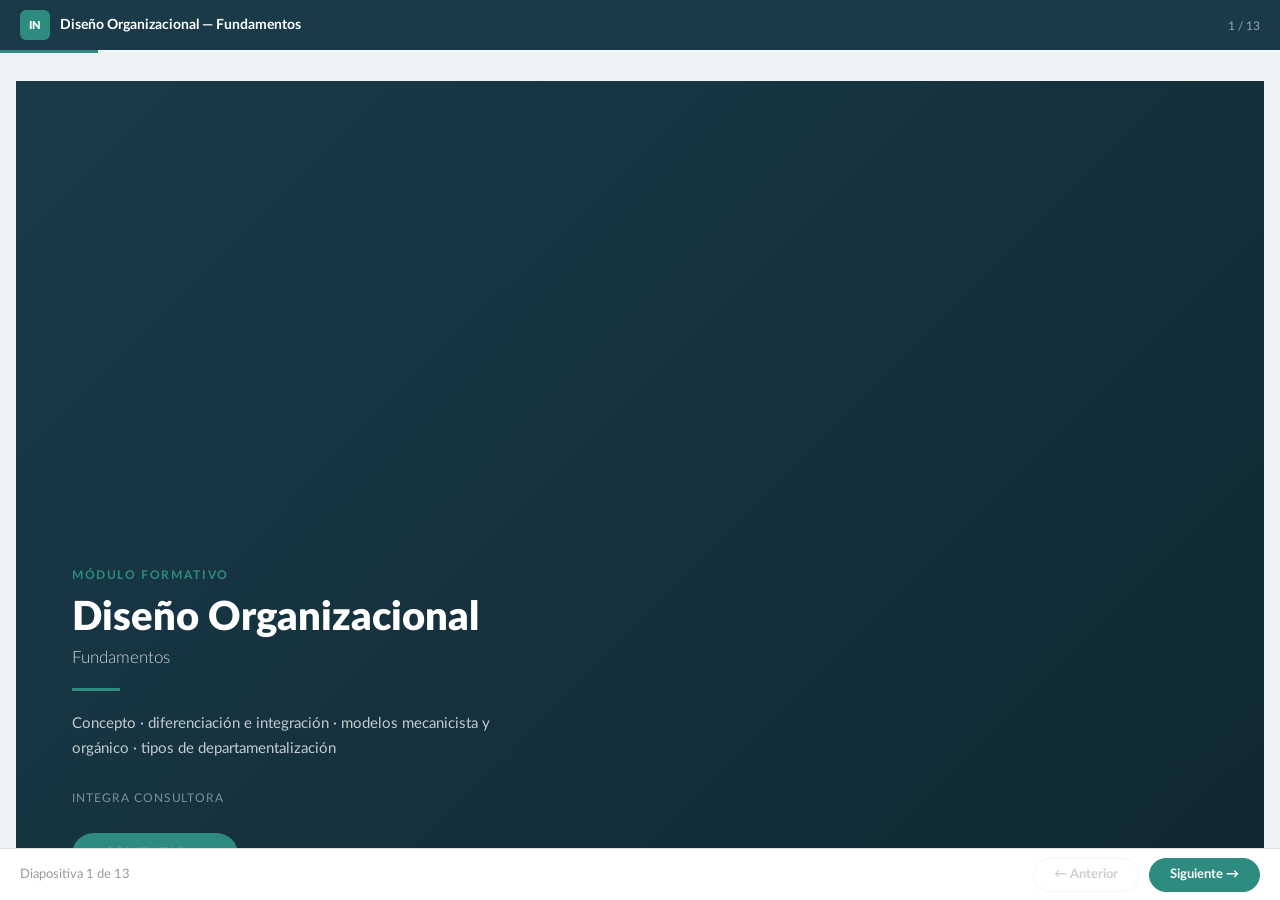
==== commit be1707ae: "feat(elearning): rebuild iSpring demo from project zip source Replace the previous mock with content" ====
--- a/elearning/index.html
+++ b/elearning/index.html
@@ -10,124 +10,65 @@
 @font-face{font-family:'Lato';src:url('/rise/assets/fonts/Lato-Italic.woff') format('woff');font-weight:400;font-style:italic;}
 @font-face{font-family:'Lato';src:url('/rise/assets/fonts/Lato-Bold.woff') format('woff');font-weight:700;}
 @font-face{font-family:'Lato';src:url('/rise/assets/fonts/Lato-Black.woff') format('woff');font-weight:900;}
-
 *{box-sizing:border-box;margin:0;padding:0;}
 html,body{height:100%;overflow:hidden;font-family:'Lato','Segoe UI',sans-serif;background:#eef2f4;}
-
 #player{display:flex;flex-direction:column;height:100%;}
-
-/* TOP BAR */
-#topbar{
-  height:50px;background:#1C3A4A;display:flex;align-items:center;
-  padding:0 20px;justify-content:space-between;flex:none;gap:16px;
-}
+#topbar{height:50px;background:#1A3A4A;display:flex;align-items:center;padding:0 20px;justify-content:space-between;flex:none;gap:16px;}
 .tb-l{display:flex;align-items:center;gap:10px;}
 .tb-logo{width:30px;height:30px;border-radius:6px;background:#2d8c7f;display:flex;align-items:center;justify-content:center;font-size:11px;font-weight:900;color:#fff;flex:none;}
 .tb-title{font-size:13.5px;font-weight:700;color:#fff;white-space:nowrap;overflow:hidden;text-overflow:ellipsis;}
-.tb-r{flex:none;}
-.tb-ctr{font-size:12px;color:rgba(255,255,255,.55);}
+.tb-r{flex:none;} .tb-ctr{font-size:12px;color:rgba(255,255,255,.55);}
 #prog-wrap{height:3px;background:rgba(255,255,255,.12);flex:none;}
 #prog-bar{height:100%;background:#2d8c7f;transition:width .35s;}
-
-/* CONTENT */
 #content{flex:1;overflow-y:auto;display:flex;align-items:flex-start;justify-content:center;padding:28px 16px 80px;}
-
-/* SLIDES */
-.slide{display:none;width:100%;max-width:780px;}
-.slide.active{display:block;}
-
-/* COVER */
+.slide{display:none;width:100%;max-width:780px;} .slide.active{display:block;}
 #s0{max-width:100%;padding:0;margin-bottom:-28px;}
-#s0 .cover{
-  min-height:calc(100vh - 53px);
-  background:url('/rise/assets/personas.jpg') center/cover no-repeat;
-  position:relative;display:flex;align-items:flex-end;
-}
-#s0 .cover::after{content:'';position:absolute;inset:0;background:linear-gradient(105deg,rgba(28,58,74,.94) 0%,rgba(28,58,74,.78) 50%,rgba(28,58,74,.35) 100%);}
-.cover-body{position:relative;z-index:1;padding:52px 56px;max-width:540px;}
+#s0 .cover{min-height:calc(100vh - 53px);background:linear-gradient(135deg,#1A3A4A 0%,#0f2830 100%);position:relative;display:flex;align-items:flex-end;}
+.cover-body{position:relative;z-index:1;padding:52px 56px;max-width:560px;}
 .c-tag{font-size:11.5px;font-weight:700;letter-spacing:.14em;text-transform:uppercase;color:#2d8c7f;margin-bottom:14px;}
 .c-title{font-size:clamp(26px,4vw,40px);font-weight:900;color:#fff;line-height:1.12;margin-bottom:8px;}
 .c-sub{font-size:16.5px;font-weight:300;color:rgba(255,255,255,.8);margin-bottom:20px;}
 .c-rule{width:48px;height:3px;background:#2d8c7f;margin-bottom:20px;}
-.c-desc{font-size:15px;color:rgba(255,255,255,.75);line-height:1.68;margin-bottom:30px;max-width:420px;}
-.c-author{display:flex;align-items:center;gap:11px;margin-bottom:32px;}
-.c-av{width:40px;height:40px;border-radius:50%;background:#2d8c7f;overflow:hidden;flex:none;display:flex;align-items:center;justify-content:center;}
-.c-av img{width:100%;height:100%;object-fit:cover;}
-.c-av-fb{font-size:13px;font-weight:700;color:#fff;}
-.c-meta strong{display:block;font-size:15px;color:#fff;font-weight:700;}
-.c-meta span{font-size:13px;color:rgba(255,255,255,.6);}
-.c-btn{
-  display:inline-flex;align-items:center;gap:9px;
-  background:#2d8c7f;color:#fff;border:none;padding:13px 32px;
-  border-radius:26px;font-size:14px;font-weight:700;letter-spacing:.04em;text-transform:uppercase;
-  cursor:pointer;transition:background .15s;font-family:'Lato',sans-serif;
-}
+.c-desc{font-size:15px;color:rgba(255,255,255,.75);line-height:1.68;margin-bottom:30px;max-width:460px;}
+.c-brand{font-size:12px;color:rgba(255,255,255,.45);letter-spacing:.08em;text-transform:uppercase;margin-bottom:28px;}
+.c-btn{display:inline-flex;align-items:center;gap:9px;background:#2d8c7f;color:#fff;border:none;padding:13px 32px;border-radius:26px;font-size:14px;font-weight:700;letter-spacing:.04em;text-transform:uppercase;cursor:pointer;transition:background .15s;font-family:'Lato',sans-serif;}
 .c-btn:hover{background:#1e6b62;}
-
-/* CARD */
 .card{background:#fff;border-radius:10px;box-shadow:0 2px 14px rgba(0,0,0,.09);overflow:hidden;}
 .card-hdr{background:#2d8c7f;padding:18px 26px;display:flex;align-items:center;gap:13px;}
-.ch-ico{font-size:22px;line-height:1;flex:none;}
-.ch-title{font-size:19px;font-weight:900;color:#fff;}
-.card-body{padding:24px 26px 28px;}
-.lede{font-size:15.5px;color:#2a2a2a;line-height:1.72;margin-bottom:20px;}
-
-/* objectives */
+.ch-ico{font-size:22px;line-height:1;flex:none;} .ch-title{font-size:19px;font-weight:900;color:#fff;}
+.card-body{padding:24px 26px 28px;} .lede{font-size:15.5px;color:#2a2a2a;line-height:1.72;margin-bottom:20px;}
 .obj-list{display:flex;flex-direction:column;gap:11px;}
 .obj-row{display:flex;gap:13px;align-items:flex-start;background:#f6fcfb;border:1px solid #d5eeea;border-radius:8px;padding:13px 16px;}
 .obj-n{width:30px;height:30px;border-radius:50%;background:#2d8c7f;color:#fff;font-size:14px;font-weight:900;display:flex;align-items:center;justify-content:center;flex:none;margin-top:1px;}
 .obj-text{font-size:15px;color:#1a1a1a;line-height:1.55;padding-top:5px;}
-
-/* tabs */
+.obj-text strong{display:block;color:#2d8c7f;font-size:13px;text-transform:uppercase;letter-spacing:.05em;margin-bottom:4px;}
 .itab-row{display:flex;border-bottom:2px solid #eee;overflow-x:auto;}
 .itab{padding:11px 16px;background:none;border:none;cursor:pointer;white-space:nowrap;font-size:13px;font-weight:700;letter-spacing:.03em;color:#999;border-bottom:2.5px solid transparent;margin-bottom:-2px;transition:all .15s;font-family:'Lato',sans-serif;}
 .itab.on{color:#2d8c7f;border-bottom-color:#2d8c7f;}
-.itab-panel{display:none;padding:18px 0 2px;}
-.itab-panel.on{display:block;}
+.itab-panel{display:none;padding:18px 0 2px;} .itab-panel.on{display:block;}
 .itab-panel p{font-size:15px;color:#2a2a2a;line-height:1.7;}
-.itab-panel strong{color:#1a1a1a;}
-
-/* two-col */
 .two-col{display:grid;grid-template-columns:1fr 1fr;gap:14px;margin-top:4px;}
 @media(max-width:580px){.two-col{grid-template-columns:1fr;}}
 .col-card{background:#f6fcfb;border:1px solid #d5eeea;border-radius:8px;padding:18px;}
 .col-card h3{font-size:14px;font-weight:900;color:#2d8c7f;margin-bottom:10px;text-transform:uppercase;letter-spacing:.05em;}
-.col-card p{font-size:14px;color:#333;line-height:1.65;margin-bottom:12px;}
-.col-list{list-style:none;display:flex;flex-direction:column;gap:7px;}
-.col-list li{display:flex;gap:9px;font-size:14px;color:#333;line-height:1.5;}
+.col-card p,.col-card li{font-size:14px;color:#333;line-height:1.65;}
+.col-list{list-style:none;display:flex;flex-direction:column;gap:7px;margin-top:8px;}
+.col-list li{display:flex;gap:9px;}
 .col-list li::before{content:'';width:7px;height:7px;border-radius:50%;background:#2d8c7f;flex:none;margin-top:5px;}
-
-/* impact */
-.impact{margin-top:20px;background:linear-gradient(120deg,#1C3A4A 0%,#2d8c7f 100%);border-radius:8px;padding:18px 24px;font-size:15.5px;font-style:italic;color:#fff;text-align:center;font-weight:700;line-height:1.55;}
-
-/* flip cards */
-.flip-hint{font-size:12.5px;color:#aaa;margin:16px 0 10px;}
-.flip-grid{display:grid;grid-template-columns:1fr 1fr;gap:12px;}
-.fc{height:128px;perspective:900px;cursor:pointer;}
-.fc-in{width:100%;height:100%;position:relative;transform-style:preserve-3d;transition:transform .44s ease;border:1px solid #d5eeea;border-radius:8px;}
-.fc.fl .fc-in{transform:rotateY(180deg);}
-.fc-f,.fc-b{position:absolute;inset:0;backface-visibility:hidden;border-radius:8px;display:flex;flex-direction:column;align-items:center;justify-content:center;padding:15px;text-align:center;}
-.fc-f{background:#f6fcfb;}
-.fc-b{background:#1C3A4A;transform:rotateY(180deg);}
-.fc-ico{font-size:17px;color:#2d8c7f;margin-bottom:7px;}
-.fc-f p{font-size:13.5px;font-style:italic;font-weight:700;color:#1C3A4A;}
-.fc-b p{font-size:13px;color:#fff;line-height:1.5;}
-
-/* carousel */
+.impact{margin-top:20px;background:linear-gradient(120deg,#1A3A4A 0%,#2d8c7f 100%);border-radius:8px;padding:18px 24px;font-size:15.5px;font-style:italic;color:#fff;text-align:center;font-weight:700;line-height:1.55;}
+.idea-grid{display:grid;grid-template-columns:repeat(3,1fr);gap:12px;}
+@media(max-width:680px){.idea-grid{grid-template-columns:1fr;}}
+.idea-card{background:#f6fcfb;border:1px solid #d5eeea;border-radius:8px;padding:16px;}
+.idea-card h3{font-size:14px;font-weight:900;color:#2d8c7f;margin-bottom:8px;}
+.idea-card p{font-size:14px;color:#333;line-height:1.6;}
 .car{border:1px solid #d5eeea;border-radius:8px;overflow:hidden;margin-top:6px;}
 .car-hdr{background:#2d8c7f;padding:8px 20px;font-size:12px;font-weight:700;color:#fff;letter-spacing:.08em;text-align:center;text-transform:uppercase;}
-.car-body{padding:20px 22px;min-height:100px;}
-.car-ttl{font-size:17px;font-weight:900;color:#1C3A4A;margin-bottom:8px;}
-.car-txt{font-size:14.5px;color:#444;line-height:1.65;}
+.car-body{padding:20px 22px;min-height:100px;} .car-ttl{font-size:17px;font-weight:900;color:#1A3A4A;margin-bottom:8px;} .car-txt{font-size:14.5px;color:#444;line-height:1.65;}
 .car-foot{padding:10px 18px;border-top:1px solid #eee;display:flex;align-items:center;gap:10px;background:#fafafa;}
 .car-btn{width:32px;height:32px;border-radius:50%;border:1.5px solid #ccc;background:#fff;cursor:pointer;font-size:14px;color:#666;display:flex;align-items:center;justify-content:center;transition:all .15s;flex:none;font-family:'Lato',sans-serif;}
-.car-btn:hover:not(:disabled){border-color:#2d8c7f;color:#2d8c7f;}
-.car-btn:disabled{opacity:.25;cursor:default;}
+.car-btn:hover:not(:disabled){border-color:#2d8c7f;color:#2d8c7f;} .car-btn:disabled{opacity:.25;cursor:default;}
 .car-dots{display:flex;gap:6px;flex:1;justify-content:center;}
-.car-dot{width:8px;height:8px;border-radius:50%;background:#ddd;cursor:pointer;transition:background .2s;}
-.car-dot.on{background:#2d8c7f;}
-
-/* quiz */
+.car-dot{width:8px;height:8px;border-radius:50%;background:#ddd;cursor:pointer;transition:background .2s;} .car-dot.on{background:#2d8c7f;}
 .q-ctr{font-size:12px;color:#999;margin-bottom:12px;text-align:right;}
 .q-text{font-size:16px;font-weight:700;color:#111;margin-bottom:18px;padding-bottom:14px;border-bottom:2px solid #eee;line-height:1.4;}
 .q-opts{display:flex;flex-direction:column;gap:10px;margin-bottom:18px;}
@@ -137,349 +78,145 @@
 .q-opt label{font-size:14.5px;color:#333;cursor:pointer;line-height:1.4;}
 .q-foot{display:flex;justify-content:flex-end;}
 .sub-btn{background:#2d8c7f;color:#fff;border:none;padding:10px 28px;border-radius:20px;font-size:13px;font-weight:700;text-transform:uppercase;letter-spacing:.04em;cursor:pointer;transition:background .15s;font-family:'Lato',sans-serif;}
-.sub-btn:hover:not(:disabled){background:#1e6b62;}
-.sub-btn:disabled{background:#ccc;cursor:default;}
-.q-fb{display:none;margin-top:12px;padding:10px 14px;border-radius:6px;font-size:14px;font-weight:600;}
-.q-fb.show{display:block;}
-.q-fb.ok{background:#e8f5e9;color:#2e7d32;}
-.q-fb.bad{background:#fce8e6;color:#c62828;}
-
-/* result */
+.sub-btn:hover:not(:disabled){background:#1e6b62;} .sub-btn:disabled{background:#ccc;cursor:default;}
+.q-fb{display:none;margin-top:12px;padding:10px 14px;border-radius:6px;font-size:14px;font-weight:600;} .q-fb.show{display:block;} .q-fb.ok{background:#e8f5e9;color:#2e7d32;} .q-fb.bad{background:#fce8e6;color:#c62828;}
 .result-wrap{text-align:center;padding:36px 24px 28px;}
-.res-circle{width:110px;height:110px;border-radius:50%;background:linear-gradient(135deg,#2d8c7f,#1C3A4A);display:flex;flex-direction:column;align-items:center;justify-content:center;margin:0 auto 22px;}
-.res-pct{font-size:30px;font-weight:900;color:#fff;}
-.res-lbl{font-size:10.5px;color:rgba(255,255,255,.65);letter-spacing:.08em;text-transform:uppercase;}
-.res-msg{font-size:19px;font-weight:900;color:#1C3A4A;margin-bottom:8px;}
-.res-sub{font-size:14.5px;color:#555;line-height:1.65;max-width:400px;margin:0 auto 24px;}
-.res-replay{background:#1C3A4A;color:#fff;border:none;padding:11px 28px;border-radius:22px;font-size:13px;font-weight:700;cursor:pointer;font-family:'Lato',sans-serif;transition:background .15s;}
+.res-circle{width:110px;height:110px;border-radius:50%;background:linear-gradient(135deg,#2d8c7f,#1A3A4A);display:flex;flex-direction:column;align-items:center;justify-content:center;margin:0 auto 22px;}
+.res-pct{font-size:30px;font-weight:900;color:#fff;} .res-lbl{font-size:10.5px;color:rgba(255,255,255,.65);letter-spacing:.08em;text-transform:uppercase;}
+.res-msg{font-size:19px;font-weight:900;color:#1A3A4A;margin-bottom:8px;} .res-sub{font-size:14.5px;color:#555;line-height:1.65;max-width:400px;margin:0 auto 24px;}
+.res-replay{background:#1A3A4A;color:#fff;border:none;padding:11px 28px;border-radius:22px;font-size:13px;font-weight:700;cursor:pointer;font-family:'Lato',sans-serif;transition:background .15s;}
 .res-replay:hover{background:#2d8c7f;}
-
-/* BOTTOM BAR */
+.sc-wrap{display:grid;grid-template-columns:1fr 180px;gap:18px;align-items:start;}
+@media(max-width:640px){.sc-wrap{grid-template-columns:1fr;}}
+.sc-speech{background:#f6fcfb;border:1px solid #d5eeea;border-radius:10px;padding:18px;font-size:15px;color:#222;line-height:1.65;min-height:120px;}
+.sc-char{text-align:center;} .sc-char img{max-width:160px;width:100%;height:auto;}
+.sc-replies{display:flex;flex-direction:column;gap:10px;margin-top:16px;}
+.sc-reply{text-align:left;background:#fff;border:1.5px solid #d5eeea;border-radius:8px;padding:12px 14px;font-size:14px;color:#1A3A4A;cursor:pointer;transition:all .15s;font-family:'Lato',sans-serif;}
+.sc-reply:hover{border-color:#2d8c7f;background:#f6fcfb;}
+.sc-note{margin-top:14px;font-size:13px;color:#666;font-style:italic;}
 #bottombar{height:52px;background:#fff;border-top:1px solid #e0e0e0;display:flex;align-items:center;justify-content:space-between;padding:0 20px;flex:none;}
-.bb-ctr{font-size:13px;color:#999;}
-.bb-btns{display:flex;gap:10px;}
+.bb-ctr{font-size:13px;color:#999;} .bb-btns{display:flex;gap:10px;}
 .bb-btn{padding:8px 20px;border-radius:20px;font-size:13px;font-weight:700;cursor:pointer;transition:all .15s;font-family:'Lato',sans-serif;}
-.bb-prev{background:#fff;border:1.5px solid #ddd;color:#555;}
-.bb-prev:hover:not(:disabled){border-color:#2d8c7f;color:#2d8c7f;}
-.bb-next{background:#2d8c7f;border:1.5px solid #2d8c7f;color:#fff;}
-.bb-next:hover:not(:disabled){background:#1e6b62;border-color:#1e6b62;}
+.bb-prev{background:#fff;border:1.5px solid #ddd;color:#555;} .bb-prev:hover:not(:disabled){border-color:#2d8c7f;color:#2d8c7f;}
+.bb-next{background:#2d8c7f;border:1.5px solid #2d8c7f;color:#fff;} .bb-next:hover:not(:disabled){background:#1e6b62;border-color:#1e6b62;}
 .bb-btn:disabled{opacity:.28;cursor:default;}
 </style>
 </head>
 <body>
 <div id="player">
+<div id="topbar"><div class="tb-l"><div class="tb-logo">IN</div><div class="tb-title">Diseño Organizacional — Fundamentos</div></div><div class="tb-r"><span class="tb-ctr" id="tbctr">1 / 15</span></div></div>
+<div id="prog-wrap"><div id="prog-bar" style="width:7%"></div></div>
+<div id="content">
+<div class="slide active" id="s0" style="max-width:100%;padding:0;">
+  <div class="cover"><div class="cover-body">
+    <p class="c-tag">MÓDULO FORMATIVO</p>
+    <h1 class="c-title">Diseño Organizacional</h1>
+    <p class="c-sub">Fundamentos</p>
+    <div class="c-rule"></div>
+    <p class="c-desc">Concepto · diferenciación e integración · modelos mecanicista y orgánico · tipos de departamentalización</p>
+    <p class="c-brand">Integra Consultora</p>
+    <button class="c-btn" onclick="goSlide(1)">Comenzar →</button>
+  </div></div>
+</div>
+<div class="slide" id="s1"><div class="card"><div class="card-hdr"><span class="ch-ico">🎯</span><span class="ch-title">Objetivos de aprendizaje</span></div><div class="card-body"><p class="lede">Recorré las competencias que vas a desarrollar en este módulo.</p><div class="obj-list"><div class="obj-row"><div class="obj-n">1</div><p class="obj-text"><strong>Concepto</strong>Comprender qué es el diseño organizacional y por qué es clave para el éxito de una organización.</p></div><div class="obj-row"><div class="obj-n">2</div><p class="obj-text"><strong>Diferenciación e integración</strong>Distinguir estos dos procesos opuestos y complementarios que sostienen el diseño.</p></div><div class="obj-row"><div class="obj-n">3</div><p class="obj-text"><strong>Modelos</strong>Diferenciar el modelo mecanicista del orgánico y saber cuándo conviene cada uno.</p></div><div class="obj-row"><div class="obj-n">4</div><p class="obj-text"><strong>Departamentalización</strong>Identificar los distintos criterios para agrupar tareas y personas en una organización.</p></div></div></div></div></div>
+<div class="slide" id="s2"><div class="card"><div class="card-hdr"><span class="ch-ico">🏛️</span><span class="ch-title">¿Qué es el diseño organizacional?</span></div><div class="card-body"><p class="lede">Es el proceso de construir y adaptar continuamente la estructura de una organización para que alcance sus objetivos y estrategias. Esa estructura ordena y conecta sus áreas, personas, tareas y recursos.</p><div class="impact" style="margin-top:0;">“El diseño es el ADN de la organización.”</div></div></div></div>
+<div class="slide" id="s3"><div class="card"><div class="card-hdr"><span class="ch-ico">💡</span><span class="ch-title">Ideas centrales</span></div><div class="card-body"><div class="idea-grid"><div class="idea-card"><h3>La estructura como esqueleto</h3><p>Contiene e integra órganos, personas, tareas, relaciones y recursos. Coordina los elementos vitales de la organización.</p></div><div class="idea-card"><h3>Doble dependencia</h3><p>Depende hacia afuera de la estrategia, y hacia adentro de la tecnología que la organización utiliza.</p></div><div class="idea-card"><h3>Cuatro variables</h3><p>Factores ambientales, dimensiones anatómicas, aspectos de las operaciones y consecuencias conductuales.</p></div></div></div></div></div>
+<div class="slide" id="s4"><div class="card"><div class="card-hdr"><span class="ch-ico">⚖️</span><span class="ch-title">Diferenciación e integración</span></div><div class="card-body"><p class="lede">El diseño organizacional se sostiene sobre dos procesos opuestos y complementarios. Uno divide y especializa el trabajo; el otro coordina y une las partes para que la organización funcione como un todo.</p></div></div></div>
+<div class="slide" id="s5"><div class="card"><div class="card-hdr"><span class="ch-ico">🔀</span><span class="ch-title">Dos procesos opuestos</span></div><div class="card-body">
+  <div class="two-col">
+    <div class="col-card"><h3>Diferenciación</h3><p>Divide y especializa el trabajo</p><ul class="col-list"><li>Horizontal → estructuras planas</li><li>Vertical → estructuras piramidales</li><li>Espacial → dispersión geográfica</li></ul></div>
+    <div class="col-card"><h3>Integración</h3><p>Coordina y une las partes</p><ul class="col-list"><li>Vertical → jerarquía, reglas y procedimientos</li><li>Horizontal → equipos y fuerzas de tarea</li></ul></div>
+  </div>
+  <div class="impact">Una especializa y separa; la otra articula y une.</div>
+</div></div></div>
+<div class="slide" id="s6"><div class="card"><div class="card-hdr"><span class="ch-ico">🏗️</span><span class="ch-title">Modelo mecanicista y modelo orgánico</span></div><div class="card-body"><p class="lede">Según las dimensiones del diseño —formalización, centralización, jerarquía, especialización— una organización se ubica entre dos modelos opuestos, que son los extremos de muchas combinaciones posibles.</p></div></div></div>
+<div class="slide" id="s7"><div class="card"><div class="card-hdr"><span class="ch-ico">🔄</span><span class="ch-title">Dos modelos</span></div><div class="card-body">
+  <div class="itab-row"><button class="itab on" onclick="iTab(this,'m0')">MECANICISTA</button><button class="itab" onclick="iTab(this,'m1')">ORGÁNICO</button></div><div class="itab-panel on" id="m0"><p>Estructura rígida y piramidal, típica de la era industrial. Adecuada para entornos estables. Se caracteriza por alta formalización, centralización de decisiones, autoridad jerárquica, especialización y comunicación vertical y formal.</p></div><div class="itab-panel" id="m1"><p>Estructura flexible y circular, propia de la era del conocimiento. Adecuada para entornos dinámicos. Tiene poca formalización, decisiones descentralizadas, equipos multifuncionales y comunicación informal en red. Es adaptable e innovadora.</p></div>
+  <div class="impact" style="font-size:15px;padding:16px 22px;margin-top:18px;">No hay un modelo mejor en abstracto: el adecuado depende del entorno, la estrategia y la tecnología de cada organización.</div>
+</div></div></div>
+<div class="slide" id="s8"><div class="card"><div class="card-hdr"><span class="ch-ico">🗂️</span><span class="ch-title">Tipos de departamentalización</span></div><div class="card-body"><p class="lede">A medida que las organizaciones crecen, agrupan tareas y personas en departamentos según distintos criterios. En la práctica, cada organización combina varios de ellos.</p></div></div></div>
+<div class="slide" id="s9"><div class="card"><div class="card-hdr"><span class="ch-ico">📋</span><span class="ch-title">Cinco criterios</span></div><div class="card-body">
+  <div class="car"><div class="car-hdr" id="c-hdr"></div><div class="car-body"><div class="car-ttl" id="c-ttl"></div><div class="car-txt" id="c-txt"></div></div>
+  <div class="car-foot"><button class="car-btn" id="cprev" onclick="cNav(-1)" disabled>‹</button><div class="car-dots" id="cdots"></div><button class="car-btn" id="cnext" onclick="cNav(1)">›</button></div></div>
+</div></div></div>
+<div class="slide" id="s10"><div class="card"><div class="card-hdr"><span class="ch-ico">✨</span><span class="ch-title">En síntesis</span></div><div class="card-body">
+  <p class="lede" style="font-weight:700;color:#1A3A4A;">El diseño organizacional busca el equilibrio entre especializar y coordinar.</p>
+  <p class="lede">Ninguna organización usa un solo criterio: combina varios según su tamaño, estrategia y entorno. La clave está en equilibrar la especialización de cada área con la coordinación entre todas.</p>
+  <p style="font-size:13px;color:#888;margin-top:12px;">Contenido desarrollado por Integra Consultora</p>
+</div></div></div>
+<div class="slide" id="s11"><div class="card"><div class="card-hdr"><span class="ch-ico">📝</span><span class="ch-title">Evaluación final</span></div><div class="card-body" id="quiz-area"></div></div></div>
+<div class="slide" id="s12"><div class="card"><div class="card-hdr"><span class="ch-ico">🎭</span><span class="ch-title">Role-Play: elegí la estructura adecuada</span></div><div class="card-body" id="scenario-area"></div></div></div>
+<div class="slide" id="s13"><div class="card"><div class="card-hdr"><span class="ch-ico">🎓</span><span class="ch-title">Módulo completado</span></div><div class="result-wrap">
+  <div class="res-circle"><span class="res-pct" id="res-pct">—</span><span class="res-lbl">Score</span></div>
+  <p class="res-msg" id="res-msg"></p><p class="res-sub" id="res-sub"></p>
+  <button class="res-replay" onclick="restartCourse()">↺ Volver a empezar</button>
+</div></div></div>
+</div>
+<div id="bottombar"><span class="bb-ctr" id="bbctr"></span><div class="bb-btns">
+  <button class="bb-btn bb-prev" id="prevBtn" onclick="prevSlide()" disabled>← Anterior</button>
+  <button class="bb-btn bb-next" id="nextBtn" onclick="nextSlide()">Siguiente →</button>
+</div></div></div>
+<script>
+const STEPS=[{"t": "Funcional", "x": "→ Por funciones similares: finanzas, producción, marketing, RRHH. Ventaja: economías de escala. Riesgo: convierte las áreas en \" feudos \"."}, {"t": "Por productos", "x": "→ Agrupa todo lo relacionado con cada producto o servicio, y hace a cada unidad responsable de su desempeño."}, {"t": "Geográfica", "x": "→ Agrupa según el territorio o región que atiende la organización."}, {"t": "Por procesos", "x": "→ Agrupa a lo largo del flujo productivo; cada área se especializa en una fase."}, {"t": "P or clientes", "x": "→ Agrupa según el tipo de cliente ( damas, caballeros, niños; o empresas grandes, medianas, pequeñas)."}];
+const QS=[{"q": "El diseño organizacional se define como …", "opts": ["Un organigrama fijo e inmutable.", "El proceso de construir y adaptar continuamente la estructura para alcanzar objetivos", "La cantidad de empleados de una empresa"], "ok": 1}, {"q": "La diferenciación implica …", "opts": ["Dividir el trabajo y especializar órganos y personas.", "Coordinar y unir las partes.", "Eliminar la jerarquía"], "ok": 0}, {"q": "El modelo orgánico se caracteriza por …", "opts": ["Forma piramidal y rígida.", "Flexibilidad, equipos multifuncionales y comunicación informal.", "Alta formalización y centralización."], "ok": 1}, {"q": "La departamentalización funcional agrupa por …", "opts": ["Región geográfica.", "Tipo de cliente.", "Funciones similares ( finanzas, marketing, producción, RRHH)."], "ok": 2}, {"q": "El modelo mecanicista es más adecuado para …", "opts": ["Entornos estables con pocos cambios.", "Entornos dinámicos y cambiantes.", "Empresas sin estructura."], "ok": 0}];
+const SCENES=[{"id": "1", "speech": "Hola, soy gerente de una empresa que está creciendo muy rápido. Antes éramos diez personas y ahora somos cincuenta. Siento que estamos desordenados, nadie sabe bien de quién depende. ¿Qué tipo de estructura me conviene?", "emotion": "normal", "replies": [{"text": "Contame primero sobre tu entorno: ¿es estable o cambia mucho? Según eso evaluamos si te conviene un modelo más mecanicista u orgánico.", "target": "2"}, {"text": "Lo mejor siempre es una estructura jerárquica rígida, sin dudas.", "target": "3"}, {"text": "No te preocupes por la estructura, eso se resuelve solo con el tiempo.", "target": "4"}]}, {"id": "2", "speech": "¡Exacto! Nunca lo había pensado así. Nuestro mercado cambia todo el tiempo, así que entiendo que necesitamos algo más flexible.", "emotion": "happy", "replies": []}, {"id": "3", "speech": "Mmm... una estructura rígida me suena a más burocracia. ¿No me va a quitar agilidad justo ahora que necesito moverme rápido?", "emotion": "puzzled", "replies": []}, {"id": "4", "speech": "No sé... si lo dejo pasar siento que el desorden va a empeorar. Esperaba una recomendación más concreta de tu parte.", "emotion": "unhappy", "replies": []}];
+const TOTAL=13;
 
-<div id="topbar">
-  <div class="tb-l">
-    <div class="tb-logo">IN</div>
-    <div class="tb-title">Diseño Organizacional — Fundamentos</div>
-  </div>
-  <div class="tb-r"><span class="tb-ctr" id="tbctr">1 / 9</span></div>
-</div>
-<div id="prog-wrap"><div id="prog-bar" style="width:11.1%"></div></div>
-
-<div id="content">
-
-<!-- S0: PORTADA -->
-<div class="slide active" id="s0" style="max-width:100%;padding:0;">
-  <div class="cover">
-    <div class="cover-body">
-      <p class="c-tag">Módulo Formativo · iSpring</p>
-      <h1 class="c-title">Diseño Organizacional</h1>
-      <p class="c-sub">Fundamentos</p>
-      <div class="c-rule"></div>
-      <p class="c-desc">Módulo formativo sobre los fundamentos del diseño organizacional: concepto, diferenciación e integración, modelos y tipos de departamentalización.</p>
-      <div class="c-author">
-        <div class="c-av">
-          <img src="/rise/assets/avatar.png" alt="KN" onerror="this.style.display='none';this.parentElement.innerHTML='<span class=c-av-fb>KN</span>'">
-        </div>
-        <div class="c-meta">
-          <strong>Karina Nuñez</strong>
-          <span>Diseño Instruccional</span>
-        </div>
-      </div>
-      <button class="c-btn" onclick="goSlide(1)">Comenzar →</button>
-    </div>
-  </div>
-</div>
-
-<!-- S1: OBJETIVOS -->
-<div class="slide" id="s1">
-  <div class="card">
-    <div class="card-hdr"><span class="ch-ico">🎯</span><span class="ch-title">Objetivos del módulo</span></div>
-    <div class="card-body">
-      <p class="lede">Al finalizar este módulo vas a poder:</p>
-      <div class="obj-list">
-        <div class="obj-row"><div class="obj-n">1</div><p class="obj-text">Comprender el concepto de diseño organizacional y su importancia.</p></div>
-        <div class="obj-row"><div class="obj-n">2</div><p class="obj-text">Distinguir los procesos de diferenciación e integración.</p></div>
-        <div class="obj-row"><div class="obj-n">3</div><p class="obj-text">Diferenciar el modelo mecanicista del orgánico.</p></div>
-        <div class="obj-row"><div class="obj-n">4</div><p class="obj-text">Identificar los tipos de departamentalización.</p></div>
-      </div>
-    </div>
-  </div>
-</div>
-
-<!-- S2: QUÉ ES EL DISEÑO -->
-<div class="slide" id="s2">
-  <div class="card">
-    <div class="card-hdr"><span class="ch-ico">🏛️</span><span class="ch-title">¿Qué es el diseño organizacional?</span></div>
-    <div class="card-body">
-      <p class="lede">Para que una organización funcione, necesita una estructura que ordene y conecte sus áreas, personas, tareas y recursos. El diseño organizacional es el proceso de construir y ajustar esa estructura a lo largo del tiempo.</p>
-      <p style="font-size:14.5px;color:#666;margin-bottom:16px;">Antes de avanzar, exploremos sus ideas centrales:</p>
-      <div class="itab-row">
-        <button class="itab on" onclick="iTab(this,'i0')">La estructura</button>
-        <button class="itab" onclick="iTab(this,'i1')">Doble dependencia</button>
-        <button class="itab" onclick="iTab(this,'i2')">Las cuatro variables</button>
-      </div>
-      <div class="itab-panel on" id="i0"><p>La estructura organizacional contiene e integra órganos, personas, tareas, relaciones y recursos. Funciona como un esqueleto que coordina los elementos vitales de la organización. <strong>El diseño es el ADN de la organización.</strong></p></div>
-      <div class="itab-panel" id="i1"><p>La estructura depende, <strong>hacia afuera</strong>, de la estrategia definida para alcanzar los objetivos; y <strong>hacia adentro</strong>, de la tecnología que la organización utiliza.</p></div>
-      <div class="itab-panel" id="i2"><p>Factores ambientales (misión, visión, estrategia, entorno), dimensiones anatómicas (tamaño, configuración, dispersión), aspectos de las operaciones (autoridad, procesos, controles) y consecuencias conductuales (desempeño, satisfacción, rotación).</p></div>
-    </div>
-  </div>
-</div>
-
-<!-- S3: DIFERENCIACIÓN E INTEGRACIÓN -->
-<div class="slide" id="s3">
-  <div class="card">
-    <div class="card-hdr"><span class="ch-ico">⚖️</span><span class="ch-title">Diferenciación e integración</span></div>
-    <div class="card-body">
-      <p class="lede">El diseño organizacional se sostiene sobre dos procesos opuestos y complementarios. Mientras uno divide y especializa el trabajo, el otro coordina y une las partes para que la organización funcione como un todo.</p>
-      <div class="two-col">
-        <div class="col-card">
-          <h3>Diferenciación</h3>
-          <p>Es el proceso de dividir el trabajo y especializar a los órganos y las personas. A mayor diferenciación, mayor cantidad de unidades o niveles especializados.</p>
-          <ul class="col-list">
-            <li><strong>Horizontal:</strong> más departamentos en un mismo nivel → estructuras planas.</li>
-            <li><strong>Vertical:</strong> más niveles jerárquicos → estructuras piramidales.</li>
-            <li><strong>Espacial:</strong> dispersión geográfica en distintos lugares.</li>
-          </ul>
-        </div>
-        <div class="col-card">
-          <h3>Integración</h3>
-          <p>Es el proceso de coordinar las distintas partes de la organización para crear unidad entre personas y grupos, buscando el equilibrio que evite conflictos.</p>
-          <ul class="col-list">
-            <li><strong>Horizontal:</strong> coordinación entre órganos del mismo nivel (equipos, fuerzas de tarea).</li>
-            <li><strong>Vertical:</strong> coordinación mediante jerarquía, reglas y procedimientos.</li>
-          </ul>
-        </div>
-      </div>
-      <div class="impact">Una especializa y separa; la otra articula y une.<br>El diseño organizacional busca el equilibrio entre ambas.</div>
-    </div>
-  </div>
-</div>
-
-<!-- S4: FLIP CARDS -->
-<div class="slide" id="s4">
-  <div class="card">
-    <div class="card-hdr"><span class="ch-ico">🔄</span><span class="ch-title">Repaso: diferenciación e integración</span></div>
-    <div class="card-body">
-      <p class="lede">Revisá los conceptos clave. Hacé click en cada tarjeta para revelar la definición.</p>
-      <p class="flip-hint">Click para voltear ↺</p>
-      <div class="flip-grid">
-        <div class="fc" onclick="this.classList.toggle('fl')"><div class="fc-in"><div class="fc-f"><span class="fc-ico">↺</span><p>Diferenciación horizontal</p></div><div class="fc-b"><p>Más departamentos en el mismo nivel → estructuras planas.</p></div></div></div>
-        <div class="fc" onclick="this.classList.toggle('fl')"><div class="fc-in"><div class="fc-f"><span class="fc-ico">↺</span><p>Diferenciación vertical</p></div><div class="fc-b"><p>Más niveles jerárquicos → estructuras piramidales.</p></div></div></div>
-        <div class="fc" onclick="this.classList.toggle('fl')"><div class="fc-in"><div class="fc-f"><span class="fc-ico">↺</span><p>Integración vertical</p></div><div class="fc-b"><p>Coordinación vía jerarquía, reglas y procedimientos.</p></div></div></div>
-        <div class="fc" onclick="this.classList.toggle('fl')"><div class="fc-in"><div class="fc-f"><span class="fc-ico">↺</span><p>Integración horizontal</p></div><div class="fc-b"><p>Coordinación entre órganos del mismo nivel: equipos, fuerzas de tarea.</p></div></div></div>
-      </div>
-    </div>
-  </div>
-</div>
-
-<!-- S5: MECANICISTA vs ORGÁNICO -->
-<div class="slide" id="s5">
-  <div class="card">
-    <div class="card-hdr"><span class="ch-ico">🏗️</span><span class="ch-title">Mecanicista vs orgánico</span></div>
-    <div class="card-body">
-      <p class="lede">Al analizar las dimensiones básicas del diseño organizacional —formalización, centralización, jerarquía, especialización— podemos ubicar a cada organización entre dos modelos opuestos. Explorá cada uno:</p>
-      <div class="itab-row">
-        <button class="itab on" onclick="iTab(this,'m0')">MODELO MECANICISTA</button>
-        <button class="itab" onclick="iTab(this,'m1')">MODELO ORGÁNICO</button>
-      </div>
-      <div class="itab-panel on" id="m0"><p>Estructura rígida y piramidal, típica de la era industrial. Se caracteriza por alta formalización, centralización de decisiones, autoridad jerárquica, especialización y estandarización. La comunicación es vertical y formal. Es adecuado para entornos estables, con pocos cambios.</p></div>
-      <div class="itab-panel" id="m1"><p>Estructura flexible y circular, propia de la era del conocimiento. Tiene poca formalización, decisiones descentralizadas, equipos multifuncionales y comunicación informal en red. Es adaptable e innovador, ideal para entornos dinámicos y cambiantes.</p></div>
-      <div class="impact" style="font-size:15px;padding:16px 22px;margin-top:18px;">No hay un modelo mejor en abstracto: el adecuado depende del entorno, la estrategia y la tecnología de cada organización.</div>
-    </div>
-  </div>
-</div>
-
-<!-- S6: TIPOS DE DEPARTAMENTALIZACIÓN -->
-<div class="slide" id="s6">
-  <div class="card">
-    <div class="card-hdr"><span class="ch-ico">🗂️</span><span class="ch-title">Tipos de departamentalización</span></div>
-    <div class="card-body">
-      <p class="lede">A medida que las organizaciones crecen, surge la necesidad de agrupar tareas y personas en departamentos. Esta agrupación —llamada departamentalización— puede hacerse según distintos criterios, y cada organización suele combinar varios.</p>
-      <div class="car">
-        <div class="car-hdr" id="c-hdr">Tipo 1 de 5</div>
-        <div class="car-body"><div class="car-ttl" id="c-ttl"></div><div class="car-txt" id="c-txt"></div></div>
-        <div class="car-foot">
-          <button class="car-btn" id="cprev" onclick="cNav(-1)" disabled>‹</button>
-          <div class="car-dots" id="cdots"></div>
-          <button class="car-btn" id="cnext" onclick="cNav(1)">›</button>
-        </div>
-      </div>
-      <div style="background:#f6fcfb;border:1px solid #d5eeea;border-radius:8px;padding:16px;margin-top:14px;">
-        <p style="font-size:14px;font-weight:700;color:#1C3A4A;margin-bottom:6px;">En la práctica</p>
-        <p style="font-size:13.5px;color:#444;line-height:1.65;">Las organizaciones combinan varios criterios. La departamentalización funcional se usa en niveles altos, pero como tiende a generar áreas aisladas, se complementa con equipos por proyectos. La necesidad de integrar todos los criterios favorece los modelos matriciales.</p>
-      </div>
-    </div>
-  </div>
-</div>
-
-<!-- S7: EVALUACIÓN FINAL -->
-<div class="slide" id="s7">
-  <div class="card">
-    <div class="card-hdr"><span class="ch-ico">📝</span><span class="ch-title">Evaluación final</span></div>
-    <div class="card-body" id="quiz-area"></div>
-  </div>
-</div>
-
-<!-- S8: RESULTADO -->
-<div class="slide" id="s8">
-  <div class="card">
-    <div class="card-hdr"><span class="ch-ico">🎓</span><span class="ch-title">Módulo completado</span></div>
-    <div class="result-wrap">
-      <div class="res-circle"><span class="res-pct" id="res-pct">—</span><span class="res-lbl">Score</span></div>
-      <p class="res-msg" id="res-msg"></p>
-      <p class="res-sub" id="res-sub"></p>
-      <button class="res-replay" onclick="restartCourse()">↺ Volver a empezar</button>
-    </div>
-  </div>
-</div>
-
-</div><!-- /content -->
-
-<div id="bottombar">
-  <span class="bb-ctr" id="bbctr">Diapositiva 1 de 9</span>
-  <div class="bb-btns">
-    <button class="bb-btn bb-prev" id="prevBtn" onclick="prevSlide()" disabled>← Anterior</button>
-    <button class="bb-btn bb-next" id="nextBtn" onclick="nextSlide()">Siguiente →</button>
-  </div>
-</div>
-</div>
-
-<script>
-// ── CAROUSEL ──
-const STEPS=[
-  {t:'Funcional',x:'Agrupa por funciones similares: finanzas, producción, marketing, RRHH. Ventaja: economías de escala. Riesgo: convierte las áreas en "feudos".'},
-  {t:'Por productos o servicios',x:'Agrupa todo lo relacionado con cada producto o servicio, y hace a cada unidad responsable de su desempeño.'},
-  {t:'Geográfica',x:'Agrupa personas y tareas según el territorio o región que atiende la organización.'},
-  {t:'Por procesos',x:'Agrupa a lo largo del flujo productivo; cada área se especializa en una fase del proceso.'},
-  {t:'Por clientes',x:'Agrupa según el tipo de cliente (damas, caballeros, niños; o empresas grandes, medianas, pequeñas).'}
-];
 let cs=0;
 function renderCar(){
-  document.getElementById('c-hdr').textContent='Tipo '+(cs+1)+' de 5';
+  document.getElementById('c-hdr').textContent='Tipo '+(cs+1)+' de '+STEPS.length;
   document.getElementById('c-ttl').textContent=STEPS[cs].t;
   document.getElementById('c-txt').textContent=STEPS[cs].x;
   document.getElementById('cprev').disabled=cs===0;
   document.getElementById('cnext').disabled=cs===STEPS.length-1;
-  const dd=document.getElementById('cdots');
-  dd.innerHTML='';
-  STEPS.forEach((_,i)=>{
-    const d=document.createElement('div');
-    d.className='car-dot'+(i===cs?' on':'');
-    d.onclick=()=>{cs=i;renderCar();};
-    dd.appendChild(d);
-  });
+  const dd=document.getElementById('cdots'); dd.innerHTML='';
+  STEPS.forEach((_,i)=>{const d=document.createElement('div');d.className='car-dot'+(i===cs?' on':'');d.onclick=()=>{cs=i;renderCar();};dd.appendChild(d);});
 }
 function cNav(dir){cs=Math.max(0,Math.min(STEPS.length-1,cs+dir));renderCar();}
 renderCar();
-
-// ── TABS ──
-function iTab(btn,pid){
-  const wrap=btn.closest('.card-body');
-  wrap.querySelectorAll('.itab').forEach(b=>b.classList.remove('on'));
-  wrap.querySelectorAll('.itab-panel').forEach(p=>p.classList.remove('on'));
-  btn.classList.add('on');
-  document.getElementById(pid).classList.add('on');
-}
-
-// ── QUIZ ──
-const QS=[
-  {q:'El diseño organizacional se define como…',opts:['Un organigrama fijo e inmutable.','El proceso de construir y adaptar continuamente la estructura para alcanzar objetivos.','La cantidad de empleados de una empresa.'],ok:1},
-  {q:'La diferenciación implica…',opts:['Dividir el trabajo y especializar órganos y personas.','Coordinar y unir las partes.','Eliminar la jerarquía.'],ok:0},
-  {q:'El modelo orgánico se caracteriza por…',opts:['Forma piramidal y rígida.','Flexibilidad, equipos multifuncionales y comunicación informal.','Alta formalización y centralización.'],ok:1},
-  {q:'La departamentalización funcional agrupa por…',opts:['Región geográfica.','Tipo de cliente.','Funciones similares (finanzas, marketing, producción, RRHH).'],ok:2},
-  {q:'El modelo mecanicista es más adecuado para…',opts:['Empresas sin estructura.','Entornos dinámicos y cambiantes.','Entornos estables con pocos cambios.'],ok:2}
-];
+function iTab(btn,pid){const wrap=btn.closest('.card-body');wrap.querySelectorAll('.itab').forEach(b=>b.classList.remove('on'));wrap.querySelectorAll('.itab-panel').forEach(p=>p.classList.remove('on'));btn.classList.add('on');document.getElementById(pid).classList.add('on');}
 let qCur=0,qScore=0;
-
 function renderQ(){
   const q=QS[qCur];
-  document.getElementById('quiz-area').innerHTML=`
-    <p class="q-ctr">Pregunta ${qCur+1} de ${QS.length}</p>
-    <p class="q-text">${q.q}</p>
-    <div class="q-opts">
-      ${q.opts.map((o,i)=>`<div class="q-opt" id="qo${i}"><input type="radio" name="q" id="r${i}" value="${i}"><label for="r${i}">${o}</label></div>`).join('')}
-    </div>
-    <div class="q-foot"><button class="sub-btn" id="sub-btn" onclick="submitQ()">Confirmar</button></div>
-    <div class="q-fb" id="q-fb"></div>
-  `;
-}
-
+  document.getElementById('quiz-area').innerHTML=`<p class="q-ctr">Pregunta ${qCur+1} de ${QS.length}</p><p class="q-text">${q.q}</p><div class="q-opts">${q.opts.map((o,i)=>`<div class="q-opt" id="qo${i}"><input type="radio" name="q" id="r${i}" value="${i}"><label for="r${i}">${o}</label></div>`).join('')}</div><div class="q-foot"><button class="sub-btn" id="sub-btn" onclick="submitQ()">Confirmar</button></div><div class="q-fb" id="q-fb"></div>`;
+}
 function submitQ(){
-  const sel=document.querySelector('input[name=q]:checked');
-  if(!sel)return;
-  const ans=+sel.value;
-  const ok=ans===QS[qCur].ok;
-  if(ok)qScore++;
-  document.querySelectorAll('.q-opt').forEach((o,i)=>{
-    o.querySelector('input').disabled=true;
-    if(i===QS[qCur].ok) o.style.cssText='background:#e8f5e9;border-color:#81c784;';
-    else if(i===ans&&!ok) o.style.cssText='background:#fce8e6;border-color:#e57373;';
-  });
+  const sel=document.querySelector('input[name=q]:checked'); if(!sel)return;
+  const ans=+sel.value, ok=ans===QS[qCur].ok; if(ok)qScore++;
+  document.querySelectorAll('.q-opt').forEach((o,i)=>{o.querySelector('input').disabled=true;if(i===QS[qCur].ok)o.style.cssText='background:#e8f5e9;border-color:#81c784;';else if(i===ans&&!ok)o.style.cssText='background:#fce8e6;border-color:#e57373;';});
   document.getElementById('sub-btn').disabled=true;
-  const fb=document.getElementById('q-fb');
-  fb.textContent=ok?'✓ ¡Correcto!':'✗ Respuesta incorrecta. La opción correcta está resaltada en verde.';
-  fb.className='q-fb show '+(ok?'ok':'bad');
-  const last=qCur===QS.length-1;
-  setTimeout(()=>{
-    document.querySelector('.q-foot').innerHTML=`<button class="sub-btn" onclick="nextQ()">${last?'Ver resultado →':'Siguiente pregunta →'}</button>`;
-  },350);
-}
-
-function nextQ(){
-  qCur++;
-  if(qCur>=QS.length){showResult();}else{renderQ();}
-}
-
+  const fb=document.getElementById('q-fb'); fb.textContent=ok?'✓ ¡Correcto!':'✗ Respuesta incorrecta. La opción correcta está resaltada en verde.'; fb.className='q-fb show '+(ok?'ok':'bad');
+  const last=qCur===QS.length-1; setTimeout(()=>{document.querySelector('.q-foot').innerHTML=`<button class="sub-btn" onclick="nextQ()">${last?'Ver resultado →':'Siguiente pregunta →'}</button>`;},350);
+}
+function nextQ(){qCur++; if(qCur>=QS.length){showResult();}else{renderQ();}}
 function showResult(){
   const pct=Math.round(qScore/QS.length*100);
   document.getElementById('res-pct').textContent=pct+'%';
   document.getElementById('res-msg').textContent=pct>=80?'¡Excelente trabajo!':pct>=60?'¡Buen trabajo, seguí!':'Revisá el módulo';
-  document.getElementById('res-sub').textContent=`Respondiste ${qScore} de ${QS.length} preguntas correctamente. ${pct>=80?'Superaste el umbral de aprobación.':'Te recomendamos repasar los contenidos.'}`;
-  goSlide(8);
-}
-
-function restartCourse(){qCur=0;qScore=0;renderQ();goSlide(0);}
-renderQ();
-
-// ── NAVIGATION ──
-const TOTAL=9;
+  document.getElementById('res-sub').textContent=`Respondiste ${qScore} de ${QS.length} preguntas correctamente. ${pct>=80?'Superaste el umbral de aprobación (80%).':'Te recomendamos repasar los contenidos.'}`;
+  goSlide(13);
+}
+let scId='1';
+function renderScenario(){
+  const scene=SCENES.find(s=>s.id===scId)||SCENES[0];
+  const replies=scene.replies.length?`<div class="sc-replies">${scene.replies.map((r,i)=>`<button class="sc-reply" onclick="chooseReply('${r.target}')">${r.text}</button>`).join('')}</div>`:'<p class="sc-note">Fin del role-play. Volvé atrás o reiniciá el módulo.</p>';
+  document.getElementById('scenario-area').innerHTML=`<div class="sc-wrap"><div><p style="font-size:12px;font-weight:700;color:#2d8c7f;letter-spacing:.08em;text-transform:uppercase;margin-bottom:10px;">Simulación</p><div class="sc-speech">${scene.speech}</div>${replies}</div><div class="sc-char"><img src="/elearning/assets/characters/${scene.emotion}.png" alt="Personaje"></div></div>`;
+}
+function chooseReply(target){ if(!target)return; scId=target; renderScenario(); }
+renderQ(); renderScenario();
 let cur=0;
-
-function goSlide(n){
-  document.getElementById('s'+cur).classList.remove('active');
-  document.getElementById('content').scrollTop=0;
-  cur=n;
-  document.getElementById('s'+cur).classList.add('active');
-  updateNav();
-}
+function goSlide(n){document.getElementById('s'+cur).classList.remove('active');document.getElementById('content').scrollTop=0;cur=n;document.getElementById('s'+cur).classList.add('active');updateNav();}
 function prevSlide(){if(cur>0)goSlide(cur-1);}
-function nextSlide(){if(cur<TOTAL-1&&cur!==7)goSlide(cur+1);}
+function nextSlide(){if(cur<TOTAL-1&&cur!==11)goSlide(cur+1);}
 function updateNav(){
-  document.getElementById('prevBtn').disabled=cur===0||cur===8;
-  document.getElementById('nextBtn').disabled=cur===8||cur===7;
-  document.getElementById('nextBtn').textContent=cur===6?'Ir a la evaluación →':'Siguiente →';
+  document.getElementById('prevBtn').disabled=cur===0||cur===13;
+  document.getElementById('nextBtn').disabled=cur===13||cur===11;
+  document.getElementById('nextBtn').textContent=cur===10?'Ir a la evaluación →':cur===12?'Ver resultado →':'Siguiente →';
   document.getElementById('bbctr').textContent='Diapositiva '+(cur+1)+' de '+TOTAL;
   document.getElementById('tbctr').textContent=(cur+1)+' / '+TOTAL;
   document.getElementById('prog-bar').style.width=(((cur+1)/TOTAL)*100)+'%';
 }
+function restartCourse(){qCur=0;qScore=0;scId='1';renderQ();renderScenario();goSlide(0);}
 updateNav();
-document.addEventListener('keydown',e=>{
-  if(e.key==='ArrowRight'||e.key==='ArrowDown')nextSlide();
-  if(e.key==='ArrowLeft'||e.key==='ArrowUp')prevSlide();
-});
-</script>
-</body>
-</html>
+document.addEventListener('keydown',e=>{if(e.key==='ArrowRight'||e.key==='ArrowDown')nextSlide();if(e.key==='ArrowLeft'||e.key==='ArrowUp')prevSlide();});
+</script></body></html>
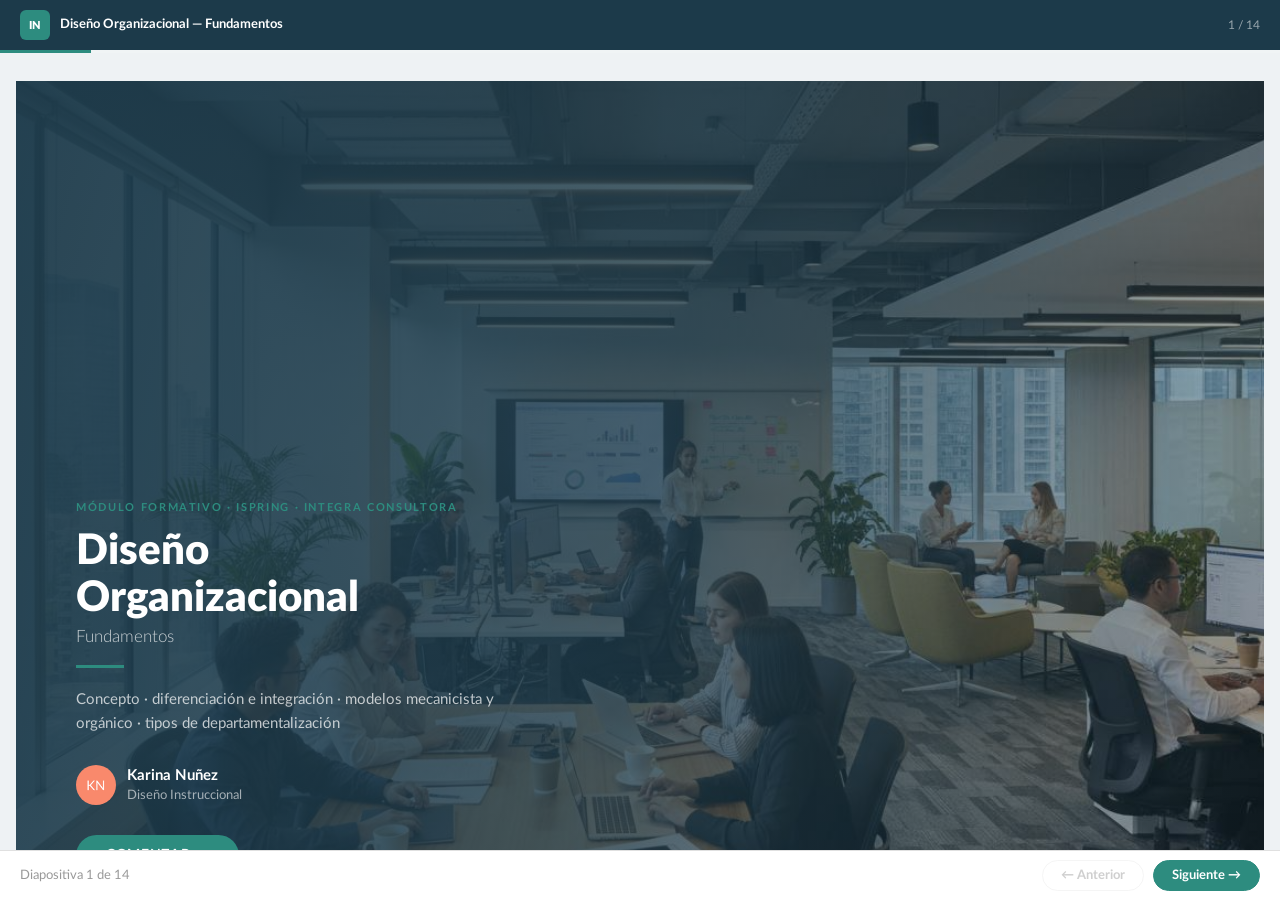
==== commit ccf77e61: "chore: resolve elearning merge conflict, keep latest rebuild" ====
--- a/elearning/index.html
+++ b/elearning/index.html
@@ -10,213 +10,640 @@
 @font-face{font-family:'Lato';src:url('/rise/assets/fonts/Lato-Italic.woff') format('woff');font-weight:400;font-style:italic;}
 @font-face{font-family:'Lato';src:url('/rise/assets/fonts/Lato-Bold.woff') format('woff');font-weight:700;}
 @font-face{font-family:'Lato';src:url('/rise/assets/fonts/Lato-Black.woff') format('woff');font-weight:900;}
+
 *{box-sizing:border-box;margin:0;padding:0;}
 html,body{height:100%;overflow:hidden;font-family:'Lato','Segoe UI',sans-serif;background:#eef2f4;}
 #player{display:flex;flex-direction:column;height:100%;}
-#topbar{height:50px;background:#1A3A4A;display:flex;align-items:center;padding:0 20px;justify-content:space-between;flex:none;gap:16px;}
+
+/* TOP BAR */
+#topbar{height:50px;background:#1C3A4A;display:flex;align-items:center;padding:0 20px;justify-content:space-between;flex:none;}
 .tb-l{display:flex;align-items:center;gap:10px;}
 .tb-logo{width:30px;height:30px;border-radius:6px;background:#2d8c7f;display:flex;align-items:center;justify-content:center;font-size:11px;font-weight:900;color:#fff;flex:none;}
-.tb-title{font-size:13.5px;font-weight:700;color:#fff;white-space:nowrap;overflow:hidden;text-overflow:ellipsis;}
-.tb-r{flex:none;} .tb-ctr{font-size:12px;color:rgba(255,255,255,.55);}
+.tb-title{font-size:13px;font-weight:700;color:#fff;white-space:nowrap;overflow:hidden;text-overflow:ellipsis;}
+.tb-ctr{font-size:12px;color:rgba(255,255,255,.55);}
 #prog-wrap{height:3px;background:rgba(255,255,255,.12);flex:none;}
 #prog-bar{height:100%;background:#2d8c7f;transition:width .35s;}
-#content{flex:1;overflow-y:auto;display:flex;align-items:flex-start;justify-content:center;padding:28px 16px 80px;}
-.slide{display:none;width:100%;max-width:780px;} .slide.active{display:block;}
-#s0{max-width:100%;padding:0;margin-bottom:-28px;}
-#s0 .cover{min-height:calc(100vh - 53px);background:linear-gradient(135deg,#1A3A4A 0%,#0f2830 100%);position:relative;display:flex;align-items:flex-end;}
-.cover-body{position:relative;z-index:1;padding:52px 56px;max-width:560px;}
-.c-tag{font-size:11.5px;font-weight:700;letter-spacing:.14em;text-transform:uppercase;color:#2d8c7f;margin-bottom:14px;}
-.c-title{font-size:clamp(26px,4vw,40px);font-weight:900;color:#fff;line-height:1.12;margin-bottom:8px;}
-.c-sub{font-size:16.5px;font-weight:300;color:rgba(255,255,255,.8);margin-bottom:20px;}
-.c-rule{width:48px;height:3px;background:#2d8c7f;margin-bottom:20px;}
-.c-desc{font-size:15px;color:rgba(255,255,255,.75);line-height:1.68;margin-bottom:30px;max-width:460px;}
-.c-brand{font-size:12px;color:rgba(255,255,255,.45);letter-spacing:.08em;text-transform:uppercase;margin-bottom:28px;}
-.c-btn{display:inline-flex;align-items:center;gap:9px;background:#2d8c7f;color:#fff;border:none;padding:13px 32px;border-radius:26px;font-size:14px;font-weight:700;letter-spacing:.04em;text-transform:uppercase;cursor:pointer;transition:background .15s;font-family:'Lato',sans-serif;}
-.c-btn:hover{background:#1e6b62;}
-.card{background:#fff;border-radius:10px;box-shadow:0 2px 14px rgba(0,0,0,.09);overflow:hidden;}
-.card-hdr{background:#2d8c7f;padding:18px 26px;display:flex;align-items:center;gap:13px;}
-.ch-ico{font-size:22px;line-height:1;flex:none;} .ch-title{font-size:19px;font-weight:900;color:#fff;}
-.card-body{padding:24px 26px 28px;} .lede{font-size:15.5px;color:#2a2a2a;line-height:1.72;margin-bottom:20px;}
-.obj-list{display:flex;flex-direction:column;gap:11px;}
-.obj-row{display:flex;gap:13px;align-items:flex-start;background:#f6fcfb;border:1px solid #d5eeea;border-radius:8px;padding:13px 16px;}
-.obj-n{width:30px;height:30px;border-radius:50%;background:#2d8c7f;color:#fff;font-size:14px;font-weight:900;display:flex;align-items:center;justify-content:center;flex:none;margin-top:1px;}
-.obj-text{font-size:15px;color:#1a1a1a;line-height:1.55;padding-top:5px;}
-.obj-text strong{display:block;color:#2d8c7f;font-size:13px;text-transform:uppercase;letter-spacing:.05em;margin-bottom:4px;}
-.itab-row{display:flex;border-bottom:2px solid #eee;overflow-x:auto;}
-.itab{padding:11px 16px;background:none;border:none;cursor:pointer;white-space:nowrap;font-size:13px;font-weight:700;letter-spacing:.03em;color:#999;border-bottom:2.5px solid transparent;margin-bottom:-2px;transition:all .15s;font-family:'Lato',sans-serif;}
+
+/* CONTENT */
+#content{flex:1;overflow-y:auto;display:flex;align-items:flex-start;justify-content:center;padding:28px 16px 72px;}
+.slide{display:none;width:100%;max-width:800px;}
+.slide.active{display:block;}
+
+/* ── COVER ── */
+#s0{max-width:100%;padding:0;}
+#s0 .cover{min-height:calc(100vh - 53px);background:url('/rise/assets/personas.jpg') center/cover no-repeat;position:relative;display:flex;align-items:flex-end;}
+#s0 .cover::after{content:'';position:absolute;inset:0;background:linear-gradient(105deg,rgba(28,58,74,.95) 0%,rgba(28,58,74,.8) 50%,rgba(28,58,74,.32) 100%);}
+.cv{position:relative;z-index:1;padding:52px 60px;max-width:540px;}
+.cv-tag{font-size:11px;font-weight:700;letter-spacing:.15em;text-transform:uppercase;color:#2d8c7f;margin-bottom:14px;}
+.cv-t{font-size:clamp(26px,4vw,42px);font-weight:900;color:#fff;line-height:1.1;margin-bottom:6px;}
+.cv-s{font-size:17px;font-weight:300;color:rgba(255,255,255,.75);margin-bottom:18px;}
+.cv-rule{width:48px;height:3px;background:#2d8c7f;margin-bottom:20px;}
+.cv-desc{font-size:14.5px;color:rgba(255,255,255,.72);line-height:1.7;margin-bottom:28px;max-width:420px;}
+.cv-auth{display:flex;align-items:center;gap:11px;margin-bottom:30px;}
+.cv-av{width:40px;height:40px;border-radius:50%;background:#2d8c7f;overflow:hidden;flex:none;display:flex;align-items:center;justify-content:center;}
+.cv-av img{width:100%;height:100%;object-fit:cover;}
+.cv-av-fb{font-size:13px;font-weight:700;color:#fff;}
+.cv-meta strong{display:block;font-size:15px;color:#fff;font-weight:700;}
+.cv-meta span{font-size:12.5px;color:rgba(255,255,255,.6);}
+.cv-btn{display:inline-flex;align-items:center;gap:8px;background:#2d8c7f;color:#fff;border:none;padding:12px 30px;border-radius:24px;font-size:13.5px;font-weight:700;letter-spacing:.05em;text-transform:uppercase;cursor:pointer;transition:background .15s;font-family:'Lato',sans-serif;}
+.cv-btn:hover{background:#1e6b62;}
+
+/* ── CARD ── */
+.card{background:#fff;border-radius:10px;box-shadow:0 2px 14px rgba(0,0,0,.09);overflow:hidden;margin-bottom:14px;}
+.card-hdr{background:#2d8c7f;padding:16px 24px;display:flex;align-items:center;gap:12px;}
+.ch-ico{font-size:20px;line-height:1;flex:none;}
+.ch-t{font-size:18px;font-weight:900;color:#fff;}
+.ch-sub{font-size:12px;color:rgba(255,255,255,.7);font-weight:400;margin-top:1px;}
+.card-body{padding:22px 24px 26px;}
+.lede{font-size:15px;color:#2a2a2a;line-height:1.72;margin-bottom:18px;}
+.lede-sm{font-size:14px;color:#555;line-height:1.7;margin-bottom:14px;}
+
+/* lesson header variant */
+.card-hdr.lx{background:#1C3A4A;}
+.lx-num{font-size:11px;font-weight:700;letter-spacing:.12em;text-transform:uppercase;color:#2d8c7f;}
+
+/* ── TIMELINE / OBJECTIVES ── */
+.obj-grid{display:grid;grid-template-columns:1fr 1fr;gap:12px;}
+@media(max-width:560px){.obj-grid{grid-template-columns:1fr;}}
+.obj-card{background:#f6fcfb;border:1.5px solid #d5eeea;border-radius:8px;padding:16px;cursor:pointer;transition:all .2s;position:relative;}
+.obj-card:hover,.obj-card.open{background:#e8f7f5;border-color:#2d8c7f;}
+.obj-card.open .obj-desc{display:block;}
+.obj-n-row{display:flex;align-items:center;gap:10px;margin-bottom:8px;}
+.obj-n{width:28px;height:28px;border-radius:50%;background:#2d8c7f;color:#fff;font-size:13px;font-weight:900;display:flex;align-items:center;justify-content:center;flex:none;}
+.obj-ttl{font-size:14px;font-weight:700;color:#1C3A4A;}
+.obj-desc{display:none;font-size:13.5px;color:#444;line-height:1.6;margin-top:6px;padding-top:8px;border-top:1px solid #c8e8e5;}
+.obj-caption{text-align:center;font-size:13px;color:#888;margin-top:14px;font-style:italic;}
+
+/* ── IDEAS 3 CARDS ── */
+.ideas-grid{display:flex;flex-direction:column;gap:11px;}
+.idea-card{display:flex;gap:13px;align-items:flex-start;background:#f6fcfb;border:1px solid #d5eeea;border-radius:8px;padding:14px 16px;}
+.idea-n{width:32px;height:32px;border-radius:50%;background:#1C3A4A;color:#fff;font-size:14px;font-weight:900;display:flex;align-items:center;justify-content:center;flex:none;margin-top:1px;}
+.idea-content h4{font-size:15px;font-weight:700;color:#1C3A4A;margin-bottom:4px;}
+.idea-content p{font-size:14px;color:#444;line-height:1.6;}
+
+/* ── TWO-COL ── */
+.two-col{display:grid;grid-template-columns:1fr 1fr;gap:13px;margin-top:4px;}
+@media(max-width:580px){.two-col{grid-template-columns:1fr;}}
+.col-card{background:#f6fcfb;border:1px solid #d5eeea;border-radius:8px;padding:16px;}
+.col-card h3{font-size:14px;font-weight:900;color:#2d8c7f;margin-bottom:9px;text-transform:uppercase;letter-spacing:.05em;}
+.col-card p{font-size:14px;color:#333;line-height:1.65;margin-bottom:10px;}
+.col-list{list-style:none;display:flex;flex-direction:column;gap:6px;}
+.col-list li{display:flex;gap:8px;font-size:13.5px;color:#333;line-height:1.5;}
+.col-list li::before{content:'';width:7px;height:7px;border-radius:50%;background:#2d8c7f;flex:none;margin-top:5px;}
+.impact{margin-top:16px;background:linear-gradient(120deg,#1C3A4A,#2d8c7f);border-radius:8px;padding:16px 22px;font-size:15px;font-style:italic;color:#fff;text-align:center;font-weight:700;line-height:1.5;}
+
+/* ── MODELO CARDS (slide 7) ── */
+.model-cards{display:grid;grid-template-columns:1fr 1fr;gap:13px;margin-top:4px;}
+@media(max-width:580px){.model-cards{grid-template-columns:1fr;}}
+.model-card{border-radius:8px;padding:16px;overflow:hidden;}
+.model-card.mec{background:#f0f4f8;border:1px solid #c8d4dc;}
+.model-card.org{background:#f0f9f7;border:1px solid #b8e0da;}
+.model-card h3{font-size:14px;font-weight:900;text-transform:uppercase;letter-spacing:.05em;margin-bottom:4px;}
+.model-card.mec h3{color:#1C3A4A;}
+.model-card.org h3{color:#1a6b5e;}
+.model-sub{font-size:12px;color:#888;margin-bottom:10px;font-style:italic;}
+.model-list{list-style:none;display:flex;flex-direction:column;gap:6px;}
+.model-list li{display:flex;gap:8px;font-size:13.5px;color:#333;line-height:1.45;}
+.model-list li::before{content:'▸';color:#2d8c7f;flex:none;font-size:12px;margin-top:1px;}
+
+/* ── TABS (slide 7 supplement) ── */
+.itab-row{display:flex;border-bottom:2px solid #eee;}
+.itab{padding:10px 16px;background:none;border:none;cursor:pointer;font-size:13px;font-weight:700;letter-spacing:.03em;color:#999;border-bottom:2.5px solid transparent;margin-bottom:-2px;transition:all .15s;font-family:'Lato',sans-serif;}
 .itab.on{color:#2d8c7f;border-bottom-color:#2d8c7f;}
-.itab-panel{display:none;padding:18px 0 2px;} .itab-panel.on{display:block;}
+.itab-panel{display:none;padding:16px 0 2px;}
+.itab-panel.on{display:block;}
 .itab-panel p{font-size:15px;color:#2a2a2a;line-height:1.7;}
-.two-col{display:grid;grid-template-columns:1fr 1fr;gap:14px;margin-top:4px;}
-@media(max-width:580px){.two-col{grid-template-columns:1fr;}}
-.col-card{background:#f6fcfb;border:1px solid #d5eeea;border-radius:8px;padding:18px;}
-.col-card h3{font-size:14px;font-weight:900;color:#2d8c7f;margin-bottom:10px;text-transform:uppercase;letter-spacing:.05em;}
-.col-card p,.col-card li{font-size:14px;color:#333;line-height:1.65;}
-.col-list{list-style:none;display:flex;flex-direction:column;gap:7px;margin-top:8px;}
-.col-list li{display:flex;gap:9px;}
-.col-list li::before{content:'';width:7px;height:7px;border-radius:50%;background:#2d8c7f;flex:none;margin-top:5px;}
-.impact{margin-top:20px;background:linear-gradient(120deg,#1A3A4A 0%,#2d8c7f 100%);border-radius:8px;padding:18px 24px;font-size:15.5px;font-style:italic;color:#fff;text-align:center;font-weight:700;line-height:1.55;}
-.idea-grid{display:grid;grid-template-columns:repeat(3,1fr);gap:12px;}
-@media(max-width:680px){.idea-grid{grid-template-columns:1fr;}}
-.idea-card{background:#f6fcfb;border:1px solid #d5eeea;border-radius:8px;padding:16px;}
-.idea-card h3{font-size:14px;font-weight:900;color:#2d8c7f;margin-bottom:8px;}
-.idea-card p{font-size:14px;color:#333;line-height:1.6;}
+
+/* ── CAROUSEL ── */
 .car{border:1px solid #d5eeea;border-radius:8px;overflow:hidden;margin-top:6px;}
-.car-hdr{background:#2d8c7f;padding:8px 20px;font-size:12px;font-weight:700;color:#fff;letter-spacing:.08em;text-align:center;text-transform:uppercase;}
-.car-body{padding:20px 22px;min-height:100px;} .car-ttl{font-size:17px;font-weight:900;color:#1A3A4A;margin-bottom:8px;} .car-txt{font-size:14.5px;color:#444;line-height:1.65;}
-.car-foot{padding:10px 18px;border-top:1px solid #eee;display:flex;align-items:center;gap:10px;background:#fafafa;}
-.car-btn{width:32px;height:32px;border-radius:50%;border:1.5px solid #ccc;background:#fff;cursor:pointer;font-size:14px;color:#666;display:flex;align-items:center;justify-content:center;transition:all .15s;flex:none;font-family:'Lato',sans-serif;}
-.car-btn:hover:not(:disabled){border-color:#2d8c7f;color:#2d8c7f;} .car-btn:disabled{opacity:.25;cursor:default;}
+.car-hdr{background:#2d8c7f;padding:7px 18px;font-size:11.5px;font-weight:700;color:#fff;letter-spacing:.08em;text-align:center;text-transform:uppercase;}
+.car-body{padding:18px 20px;min-height:96px;}
+.car-ttl{font-size:17px;font-weight:900;color:#1C3A4A;margin-bottom:7px;}
+.car-txt{font-size:14px;color:#444;line-height:1.65;}
+.car-foot{padding:9px 16px;border-top:1px solid #eee;display:flex;align-items:center;gap:10px;background:#fafafa;}
+.car-btn{width:30px;height:30px;border-radius:50%;border:1.5px solid #ccc;background:#fff;cursor:pointer;font-size:13px;color:#666;display:flex;align-items:center;justify-content:center;transition:all .15s;flex:none;font-family:'Lato',sans-serif;}
+.car-btn:hover:not(:disabled){border-color:#2d8c7f;color:#2d8c7f;}
+.car-btn:disabled{opacity:.25;cursor:default;}
 .car-dots{display:flex;gap:6px;flex:1;justify-content:center;}
-.car-dot{width:8px;height:8px;border-radius:50%;background:#ddd;cursor:pointer;transition:background .2s;} .car-dot.on{background:#2d8c7f;}
-.q-ctr{font-size:12px;color:#999;margin-bottom:12px;text-align:right;}
-.q-text{font-size:16px;font-weight:700;color:#111;margin-bottom:18px;padding-bottom:14px;border-bottom:2px solid #eee;line-height:1.4;}
-.q-opts{display:flex;flex-direction:column;gap:10px;margin-bottom:18px;}
-.q-opt{display:flex;align-items:center;gap:11px;padding:11px 14px;border:1.5px solid #e8e8e8;border-radius:8px;cursor:pointer;transition:all .15s;}
+.car-dot{width:8px;height:8px;border-radius:50%;background:#ddd;cursor:pointer;transition:background .2s;}
+.car-dot.on{background:#2d8c7f;}
+
+/* ── QUIZ ── */
+.q-ctr{font-size:12px;color:#999;margin-bottom:10px;text-align:right;}
+.q-text{font-size:16px;font-weight:700;color:#111;margin-bottom:16px;padding-bottom:12px;border-bottom:2px solid #eee;line-height:1.4;}
+.q-opts{display:flex;flex-direction:column;gap:9px;margin-bottom:16px;}
+.q-opt{display:flex;align-items:center;gap:10px;padding:10px 13px;border:1.5px solid #e8e8e8;border-radius:8px;cursor:pointer;transition:all .15s;}
 .q-opt:hover{border-color:#2d8c7f;background:#f6fcfb;}
-.q-opt input{accent-color:#2d8c7f;width:16px;height:16px;cursor:pointer;flex:none;}
-.q-opt label{font-size:14.5px;color:#333;cursor:pointer;line-height:1.4;}
+.q-opt input{accent-color:#2d8c7f;width:15px;height:15px;cursor:pointer;flex:none;}
+.q-opt label{font-size:14px;color:#333;cursor:pointer;line-height:1.4;}
 .q-foot{display:flex;justify-content:flex-end;}
-.sub-btn{background:#2d8c7f;color:#fff;border:none;padding:10px 28px;border-radius:20px;font-size:13px;font-weight:700;text-transform:uppercase;letter-spacing:.04em;cursor:pointer;transition:background .15s;font-family:'Lato',sans-serif;}
-.sub-btn:hover:not(:disabled){background:#1e6b62;} .sub-btn:disabled{background:#ccc;cursor:default;}
-.q-fb{display:none;margin-top:12px;padding:10px 14px;border-radius:6px;font-size:14px;font-weight:600;} .q-fb.show{display:block;} .q-fb.ok{background:#e8f5e9;color:#2e7d32;} .q-fb.bad{background:#fce8e6;color:#c62828;}
-.result-wrap{text-align:center;padding:36px 24px 28px;}
-.res-circle{width:110px;height:110px;border-radius:50%;background:linear-gradient(135deg,#2d8c7f,#1A3A4A);display:flex;flex-direction:column;align-items:center;justify-content:center;margin:0 auto 22px;}
-.res-pct{font-size:30px;font-weight:900;color:#fff;} .res-lbl{font-size:10.5px;color:rgba(255,255,255,.65);letter-spacing:.08em;text-transform:uppercase;}
-.res-msg{font-size:19px;font-weight:900;color:#1A3A4A;margin-bottom:8px;} .res-sub{font-size:14.5px;color:#555;line-height:1.65;max-width:400px;margin:0 auto 24px;}
-.res-replay{background:#1A3A4A;color:#fff;border:none;padding:11px 28px;border-radius:22px;font-size:13px;font-weight:700;cursor:pointer;font-family:'Lato',sans-serif;transition:background .15s;}
+.sub-btn{background:#2d8c7f;color:#fff;border:none;padding:9px 26px;border-radius:20px;font-size:13px;font-weight:700;text-transform:uppercase;letter-spacing:.04em;cursor:pointer;transition:background .15s;font-family:'Lato',sans-serif;}
+.sub-btn:hover:not(:disabled){background:#1e6b62;}
+.sub-btn:disabled{background:#ccc;cursor:default;}
+.q-fb{display:none;margin-top:10px;padding:9px 13px;border-radius:6px;font-size:13.5px;font-weight:600;}
+.q-fb.show{display:block;}
+.q-fb.ok{background:#e8f5e9;color:#2e7d32;}
+.q-fb.bad{background:#fce8e6;color:#c62828;}
+
+/* ── SCENARIO ── */
+.scene-wrap{display:flex;gap:20px;align-items:flex-start;}
+.scene-char{flex:none;width:200px;display:flex;flex-direction:column;align-items:center;}
+.scene-char img{width:180px;height:auto;border-radius:8px;transition:opacity .3s;}
+.scene-char-name{font-size:12px;color:#888;margin-top:6px;text-align:center;}
+.scene-content{flex:1;}
+.speech-bubble{background:#f6fcfb;border:1.5px solid #d5eeea;border-radius:12px;padding:16px 18px;font-size:15px;color:#222;line-height:1.65;margin-bottom:16px;position:relative;}
+.speech-bubble::before{content:'';position:absolute;left:-12px;top:20px;border:6px solid transparent;border-right-color:#d5eeea;}
+.speech-bubble::after{content:'';position:absolute;left:-10px;top:21px;border:5px solid transparent;border-right-color:#f6fcfb;}
+.scene-replies{display:flex;flex-direction:column;gap:9px;}
+.reply-btn{display:flex;align-items:flex-start;gap:10px;padding:11px 14px;border:1.5px solid #e8e8e8;border-radius:8px;background:#fff;cursor:pointer;text-align:left;font-family:'Lato',sans-serif;font-size:14px;color:#333;line-height:1.45;transition:all .15s;}
+.reply-btn:hover:not(:disabled){border-color:#2d8c7f;background:#f6fcfb;}
+.reply-btn:disabled{opacity:.5;cursor:default;}
+.reply-ico{width:22px;height:22px;border-radius:50%;background:#e8e8e8;flex:none;display:flex;align-items:center;justify-content:center;font-size:11px;font-weight:700;color:#666;margin-top:1px;}
+.scene-feedback{padding:14px;border-radius:8px;margin-top:12px;font-size:14.5px;line-height:1.6;display:none;}
+.scene-feedback.show{display:block;}
+.scene-feedback.ok{background:#e8f5e9;border:1px solid #a5d6a7;color:#1b5e20;}
+.scene-feedback.bad{background:#fce8e6;border:1px solid #ef9a9a;color:#b71c1c;}
+.scene-retry{background:#1C3A4A;color:#fff;border:none;padding:8px 20px;border-radius:18px;font-size:12.5px;font-weight:700;cursor:pointer;font-family:'Lato',sans-serif;margin-top:10px;transition:background .15s;}
+.scene-retry:hover{background:#2d8c7f;}
+
+/* ── SYNTHESIS ── */
+.synth-quote{font-size:20px;font-weight:900;color:#1C3A4A;line-height:1.35;margin-bottom:20px;padding-bottom:20px;border-bottom:2px solid #e8e8e8;}
+.synth-body{font-size:15px;color:#444;line-height:1.72;margin-bottom:20px;}
+.synth-brand{text-align:right;font-size:12.5px;color:#bbb;font-style:italic;}
+
+/* ── RESULT ── */
+.result-wrap{text-align:center;padding:34px 24px 28px;}
+.res-circle{width:110px;height:110px;border-radius:50%;background:linear-gradient(135deg,#2d8c7f,#1C3A4A);display:flex;flex-direction:column;align-items:center;justify-content:center;margin:0 auto 20px;}
+.res-pct{font-size:30px;font-weight:900;color:#fff;}
+.res-lbl{font-size:10px;color:rgba(255,255,255,.65);letter-spacing:.08em;text-transform:uppercase;}
+.res-msg{font-size:18px;font-weight:900;color:#1C3A4A;margin-bottom:8px;}
+.res-sub{font-size:14px;color:#555;line-height:1.65;max-width:400px;margin:0 auto 22px;}
+.res-replay{background:#1C3A4A;color:#fff;border:none;padding:10px 26px;border-radius:20px;font-size:13px;font-weight:700;cursor:pointer;font-family:'Lato',sans-serif;transition:background .15s;}
 .res-replay:hover{background:#2d8c7f;}
-.sc-wrap{display:grid;grid-template-columns:1fr 180px;gap:18px;align-items:start;}
-@media(max-width:640px){.sc-wrap{grid-template-columns:1fr;}}
-.sc-speech{background:#f6fcfb;border:1px solid #d5eeea;border-radius:10px;padding:18px;font-size:15px;color:#222;line-height:1.65;min-height:120px;}
-.sc-char{text-align:center;} .sc-char img{max-width:160px;width:100%;height:auto;}
-.sc-replies{display:flex;flex-direction:column;gap:10px;margin-top:16px;}
-.sc-reply{text-align:left;background:#fff;border:1.5px solid #d5eeea;border-radius:8px;padding:12px 14px;font-size:14px;color:#1A3A4A;cursor:pointer;transition:all .15s;font-family:'Lato',sans-serif;}
-.sc-reply:hover{border-color:#2d8c7f;background:#f6fcfb;}
-.sc-note{margin-top:14px;font-size:13px;color:#666;font-style:italic;}
-#bottombar{height:52px;background:#fff;border-top:1px solid #e0e0e0;display:flex;align-items:center;justify-content:space-between;padding:0 20px;flex:none;}
-.bb-ctr{font-size:13px;color:#999;} .bb-btns{display:flex;gap:10px;}
-.bb-btn{padding:8px 20px;border-radius:20px;font-size:13px;font-weight:700;cursor:pointer;transition:all .15s;font-family:'Lato',sans-serif;}
-.bb-prev{background:#fff;border:1.5px solid #ddd;color:#555;} .bb-prev:hover:not(:disabled){border-color:#2d8c7f;color:#2d8c7f;}
-.bb-next{background:#2d8c7f;border:1.5px solid #2d8c7f;color:#fff;} .bb-next:hover:not(:disabled){background:#1e6b62;border-color:#1e6b62;}
+
+/* ── BOTTOM BAR ── */
+#bottombar{height:50px;background:#fff;border-top:1px solid #e0e0e0;display:flex;align-items:center;justify-content:space-between;padding:0 20px;flex:none;}
+.bb-ctr{font-size:12.5px;color:#999;}
+.bb-btns{display:flex;gap:9px;}
+.bb-btn{padding:7px 18px;border-radius:18px;font-size:12.5px;font-weight:700;cursor:pointer;transition:all .15s;font-family:'Lato',sans-serif;}
+.bb-prev{background:#fff;border:1.5px solid #ddd;color:#555;}
+.bb-prev:hover:not(:disabled){border-color:#2d8c7f;color:#2d8c7f;}
+.bb-next{background:#2d8c7f;border:1.5px solid #2d8c7f;color:#fff;}
+.bb-next:hover:not(:disabled){background:#1e6b62;border-color:#1e6b62;}
 .bb-btn:disabled{opacity:.28;cursor:default;}
 </style>
 </head>
 <body>
 <div id="player">
-<div id="topbar"><div class="tb-l"><div class="tb-logo">IN</div><div class="tb-title">Diseño Organizacional — Fundamentos</div></div><div class="tb-r"><span class="tb-ctr" id="tbctr">1 / 15</span></div></div>
-<div id="prog-wrap"><div id="prog-bar" style="width:7%"></div></div>
+
+<div id="topbar">
+  <div class="tb-l">
+    <div class="tb-logo">IN</div>
+    <div class="tb-title">Diseño Organizacional — Fundamentos</div>
+  </div>
+  <span class="tb-ctr" id="tbctr">1 / 14</span>
+</div>
+<div id="prog-wrap"><div id="prog-bar" style="width:7.14%"></div></div>
+
 <div id="content">
+
+<!-- S0: PORTADA -->
 <div class="slide active" id="s0" style="max-width:100%;padding:0;">
-  <div class="cover"><div class="cover-body">
-    <p class="c-tag">MÓDULO FORMATIVO</p>
-    <h1 class="c-title">Diseño Organizacional</h1>
-    <p class="c-sub">Fundamentos</p>
-    <div class="c-rule"></div>
-    <p class="c-desc">Concepto · diferenciación e integración · modelos mecanicista y orgánico · tipos de departamentalización</p>
-    <p class="c-brand">Integra Consultora</p>
-    <button class="c-btn" onclick="goSlide(1)">Comenzar →</button>
-  </div></div>
-</div>
-<div class="slide" id="s1"><div class="card"><div class="card-hdr"><span class="ch-ico">🎯</span><span class="ch-title">Objetivos de aprendizaje</span></div><div class="card-body"><p class="lede">Recorré las competencias que vas a desarrollar en este módulo.</p><div class="obj-list"><div class="obj-row"><div class="obj-n">1</div><p class="obj-text"><strong>Concepto</strong>Comprender qué es el diseño organizacional y por qué es clave para el éxito de una organización.</p></div><div class="obj-row"><div class="obj-n">2</div><p class="obj-text"><strong>Diferenciación e integración</strong>Distinguir estos dos procesos opuestos y complementarios que sostienen el diseño.</p></div><div class="obj-row"><div class="obj-n">3</div><p class="obj-text"><strong>Modelos</strong>Diferenciar el modelo mecanicista del orgánico y saber cuándo conviene cada uno.</p></div><div class="obj-row"><div class="obj-n">4</div><p class="obj-text"><strong>Departamentalización</strong>Identificar los distintos criterios para agrupar tareas y personas en una organización.</p></div></div></div></div></div>
-<div class="slide" id="s2"><div class="card"><div class="card-hdr"><span class="ch-ico">🏛️</span><span class="ch-title">¿Qué es el diseño organizacional?</span></div><div class="card-body"><p class="lede">Es el proceso de construir y adaptar continuamente la estructura de una organización para que alcance sus objetivos y estrategias. Esa estructura ordena y conecta sus áreas, personas, tareas y recursos.</p><div class="impact" style="margin-top:0;">“El diseño es el ADN de la organización.”</div></div></div></div>
-<div class="slide" id="s3"><div class="card"><div class="card-hdr"><span class="ch-ico">💡</span><span class="ch-title">Ideas centrales</span></div><div class="card-body"><div class="idea-grid"><div class="idea-card"><h3>La estructura como esqueleto</h3><p>Contiene e integra órganos, personas, tareas, relaciones y recursos. Coordina los elementos vitales de la organización.</p></div><div class="idea-card"><h3>Doble dependencia</h3><p>Depende hacia afuera de la estrategia, y hacia adentro de la tecnología que la organización utiliza.</p></div><div class="idea-card"><h3>Cuatro variables</h3><p>Factores ambientales, dimensiones anatómicas, aspectos de las operaciones y consecuencias conductuales.</p></div></div></div></div></div>
-<div class="slide" id="s4"><div class="card"><div class="card-hdr"><span class="ch-ico">⚖️</span><span class="ch-title">Diferenciación e integración</span></div><div class="card-body"><p class="lede">El diseño organizacional se sostiene sobre dos procesos opuestos y complementarios. Uno divide y especializa el trabajo; el otro coordina y une las partes para que la organización funcione como un todo.</p></div></div></div>
-<div class="slide" id="s5"><div class="card"><div class="card-hdr"><span class="ch-ico">🔀</span><span class="ch-title">Dos procesos opuestos</span></div><div class="card-body">
-  <div class="two-col">
-    <div class="col-card"><h3>Diferenciación</h3><p>Divide y especializa el trabajo</p><ul class="col-list"><li>Horizontal → estructuras planas</li><li>Vertical → estructuras piramidales</li><li>Espacial → dispersión geográfica</li></ul></div>
-    <div class="col-card"><h3>Integración</h3><p>Coordina y une las partes</p><ul class="col-list"><li>Vertical → jerarquía, reglas y procedimientos</li><li>Horizontal → equipos y fuerzas de tarea</li></ul></div>
-  </div>
-  <div class="impact">Una especializa y separa; la otra articula y une.</div>
-</div></div></div>
-<div class="slide" id="s6"><div class="card"><div class="card-hdr"><span class="ch-ico">🏗️</span><span class="ch-title">Modelo mecanicista y modelo orgánico</span></div><div class="card-body"><p class="lede">Según las dimensiones del diseño —formalización, centralización, jerarquía, especialización— una organización se ubica entre dos modelos opuestos, que son los extremos de muchas combinaciones posibles.</p></div></div></div>
-<div class="slide" id="s7"><div class="card"><div class="card-hdr"><span class="ch-ico">🔄</span><span class="ch-title">Dos modelos</span></div><div class="card-body">
-  <div class="itab-row"><button class="itab on" onclick="iTab(this,'m0')">MECANICISTA</button><button class="itab" onclick="iTab(this,'m1')">ORGÁNICO</button></div><div class="itab-panel on" id="m0"><p>Estructura rígida y piramidal, típica de la era industrial. Adecuada para entornos estables. Se caracteriza por alta formalización, centralización de decisiones, autoridad jerárquica, especialización y comunicación vertical y formal.</p></div><div class="itab-panel" id="m1"><p>Estructura flexible y circular, propia de la era del conocimiento. Adecuada para entornos dinámicos. Tiene poca formalización, decisiones descentralizadas, equipos multifuncionales y comunicación informal en red. Es adaptable e innovadora.</p></div>
-  <div class="impact" style="font-size:15px;padding:16px 22px;margin-top:18px;">No hay un modelo mejor en abstracto: el adecuado depende del entorno, la estrategia y la tecnología de cada organización.</div>
-</div></div></div>
-<div class="slide" id="s8"><div class="card"><div class="card-hdr"><span class="ch-ico">🗂️</span><span class="ch-title">Tipos de departamentalización</span></div><div class="card-body"><p class="lede">A medida que las organizaciones crecen, agrupan tareas y personas en departamentos según distintos criterios. En la práctica, cada organización combina varios de ellos.</p></div></div></div>
-<div class="slide" id="s9"><div class="card"><div class="card-hdr"><span class="ch-ico">📋</span><span class="ch-title">Cinco criterios</span></div><div class="card-body">
-  <div class="car"><div class="car-hdr" id="c-hdr"></div><div class="car-body"><div class="car-ttl" id="c-ttl"></div><div class="car-txt" id="c-txt"></div></div>
-  <div class="car-foot"><button class="car-btn" id="cprev" onclick="cNav(-1)" disabled>‹</button><div class="car-dots" id="cdots"></div><button class="car-btn" id="cnext" onclick="cNav(1)">›</button></div></div>
-</div></div></div>
-<div class="slide" id="s10"><div class="card"><div class="card-hdr"><span class="ch-ico">✨</span><span class="ch-title">En síntesis</span></div><div class="card-body">
-  <p class="lede" style="font-weight:700;color:#1A3A4A;">El diseño organizacional busca el equilibrio entre especializar y coordinar.</p>
-  <p class="lede">Ninguna organización usa un solo criterio: combina varios según su tamaño, estrategia y entorno. La clave está en equilibrar la especialización de cada área con la coordinación entre todas.</p>
-  <p style="font-size:13px;color:#888;margin-top:12px;">Contenido desarrollado por Integra Consultora</p>
-</div></div></div>
-<div class="slide" id="s11"><div class="card"><div class="card-hdr"><span class="ch-ico">📝</span><span class="ch-title">Evaluación final</span></div><div class="card-body" id="quiz-area"></div></div></div>
-<div class="slide" id="s12"><div class="card"><div class="card-hdr"><span class="ch-ico">🎭</span><span class="ch-title">Role-Play: elegí la estructura adecuada</span></div><div class="card-body" id="scenario-area"></div></div></div>
-<div class="slide" id="s13"><div class="card"><div class="card-hdr"><span class="ch-ico">🎓</span><span class="ch-title">Módulo completado</span></div><div class="result-wrap">
-  <div class="res-circle"><span class="res-pct" id="res-pct">—</span><span class="res-lbl">Score</span></div>
-  <p class="res-msg" id="res-msg"></p><p class="res-sub" id="res-sub"></p>
-  <button class="res-replay" onclick="restartCourse()">↺ Volver a empezar</button>
-</div></div></div>
-</div>
-<div id="bottombar"><span class="bb-ctr" id="bbctr"></span><div class="bb-btns">
-  <button class="bb-btn bb-prev" id="prevBtn" onclick="prevSlide()" disabled>← Anterior</button>
-  <button class="bb-btn bb-next" id="nextBtn" onclick="nextSlide()">Siguiente →</button>
-</div></div></div>
+  <div class="cover">
+    <div class="cv">
+      <p class="cv-tag">Módulo Formativo · iSpring · Integra Consultora</p>
+      <h1 class="cv-t">Diseño Organizacional</h1>
+      <p class="cv-s">Fundamentos</p>
+      <div class="cv-rule"></div>
+      <p class="cv-desc">Concepto · diferenciación e integración · modelos mecanicista y orgánico · tipos de departamentalización</p>
+      <div class="cv-auth">
+        <div class="cv-av">
+          <img src="/rise/assets/avatar.png" alt="KN" onerror="this.style.display='none';this.parentElement.innerHTML='<span class=cv-av-fb>KN</span>'">
+        </div>
+        <div class="cv-meta"><strong>Karina Nuñez</strong><span>Diseño Instruccional</span></div>
+      </div>
+      <button class="cv-btn" onclick="goSlide(1)">Comenzar →</button>
+    </div>
+  </div>
+</div>
+
+<!-- S1: OBJETIVOS (Timeline interaction) -->
+<div class="slide" id="s1">
+  <div class="card">
+    <div class="card-hdr"><span class="ch-ico">🎯</span><div><div class="ch-t">Objetivos de aprendizaje</div><div class="ch-sub">Recorré las competencias que vas a desarrollar en este módulo</div></div></div>
+    <div class="card-body">
+      <div class="obj-grid">
+        <div class="obj-card" onclick="this.classList.toggle('open')">
+          <div class="obj-n-row"><div class="obj-n">1</div><span class="obj-ttl">Concepto</span></div>
+          <div class="obj-desc">Comprender qué es el diseño organizacional y por qué es clave para el éxito de una organización.</div>
+        </div>
+        <div class="obj-card" onclick="this.classList.toggle('open')">
+          <div class="obj-n-row"><div class="obj-n">2</div><span class="obj-ttl">Diferenciación e integración</span></div>
+          <div class="obj-desc">Distinguir estos dos procesos opuestos y complementarios que sostienen el diseño organizacional.</div>
+        </div>
+        <div class="obj-card" onclick="this.classList.toggle('open')">
+          <div class="obj-n-row"><div class="obj-n">3</div><span class="obj-ttl">Modelos</span></div>
+          <div class="obj-desc">Diferenciar el modelo mecanicista del orgánico y saber cuándo conviene cada uno.</div>
+        </div>
+        <div class="obj-card" onclick="this.classList.toggle('open')">
+          <div class="obj-n-row"><div class="obj-n">4</div><span class="obj-ttl">Departamentalización</span></div>
+          <div class="obj-desc">Identificar los distintos criterios para agrupar tareas y personas en departamentos.</div>
+        </div>
+      </div>
+      <p class="obj-caption">¡Hacé click en cada objetivo para ver más! ¡Empecemos!</p>
+    </div>
+  </div>
+</div>
+
+<!-- S2: LECCIÓN 1 — Qué es el diseño -->
+<div class="slide" id="s2">
+  <div class="card">
+    <div class="card-hdr lx"><span class="ch-ico">🏛️</span><div><div class="lx-num">Lección 1</div><div class="ch-t">¿Qué es el diseño organizacional?</div></div></div>
+    <div class="card-body">
+      <p class="lede">Es el proceso de construir y adaptar continuamente la estructura de una organización para que alcance sus objetivos y estrategias. Esa estructura ordena y conecta sus áreas, personas, tareas y recursos.</p>
+      <div class="impact" style="font-style:normal;font-size:17px;">"El diseño es el ADN de la organización."</div>
+    </div>
+  </div>
+</div>
+
+<!-- S3: IDEAS CENTRALES -->
+<div class="slide" id="s3">
+  <div class="card">
+    <div class="card-hdr lx"><span class="ch-ico">💡</span><div><div class="lx-num">Lección 1</div><div class="ch-t">Ideas centrales</div></div></div>
+    <div class="card-body">
+      <div class="ideas-grid">
+        <div class="idea-card"><div class="idea-n">1</div><div class="idea-content"><h4>La estructura como esqueleto</h4><p>Contiene e integra órganos, personas, tareas, relaciones y recursos. Coordina los elementos vitales de la organización.</p></div></div>
+        <div class="idea-card"><div class="idea-n">2</div><div class="idea-content"><h4>Doble dependencia</h4><p>Depende hacia afuera de la estrategia para alcanzar objetivos, y hacia adentro de la tecnología que la organización utiliza.</p></div></div>
+        <div class="idea-card"><div class="idea-n">3</div><div class="idea-content"><h4>Cuatro variables</h4><p>Factores ambientales, dimensiones anatómicas, aspectos de las operaciones y consecuencias conductuales.</p></div></div>
+      </div>
+    </div>
+  </div>
+</div>
+
+<!-- S4: LECCIÓN 2 — Diferenciación e integración intro -->
+<div class="slide" id="s4">
+  <div class="card">
+    <div class="card-hdr lx"><span class="ch-ico">⚖️</span><div><div class="lx-num">Lección 2</div><div class="ch-t">Diferenciación e integración</div></div></div>
+    <div class="card-body">
+      <p class="lede">El diseño organizacional se sostiene sobre dos procesos opuestos y complementarios. Uno divide y especializa el trabajo; el otro coordina y une las partes para que la organización funcione como un todo.</p>
+      <div style="background:#f6fcfb;border:1px solid #d5eeea;border-radius:8px;padding:16px;display:flex;gap:24px;justify-content:center;flex-wrap:wrap;">
+        <div style="text-align:center;padding:0 16px;">
+          <div style="font-size:28px;margin-bottom:6px;">↔️</div>
+          <div style="font-size:13px;font-weight:700;color:#1C3A4A;margin-bottom:4px;">Diferenciación</div>
+          <div style="font-size:12.5px;color:#666;">Divide y especializa</div>
+        </div>
+        <div style="display:flex;align-items:center;font-size:20px;color:#ccc;">⇄</div>
+        <div style="text-align:center;padding:0 16px;">
+          <div style="font-size:28px;margin-bottom:6px;">🔗</div>
+          <div style="font-size:13px;font-weight:700;color:#1C3A4A;margin-bottom:4px;">Integración</div>
+          <div style="font-size:12.5px;color:#666;">Coordina y une</div>
+        </div>
+      </div>
+    </div>
+  </div>
+</div>
+
+<!-- S5: DOS PROCESOS OPUESTOS -->
+<div class="slide" id="s5">
+  <div class="card">
+    <div class="card-hdr lx"><span class="ch-ico">⚖️</span><div><div class="lx-num">Lección 2</div><div class="ch-t">Dos procesos opuestos</div></div></div>
+    <div class="card-body">
+      <div class="two-col">
+        <div class="col-card">
+          <h3>Diferenciación</h3>
+          <p>Divide y especializa el trabajo.</p>
+          <ul class="col-list">
+            <li><strong>Horizontal</strong> → estructuras planas</li>
+            <li><strong>Vertical</strong> → estructuras piramidales</li>
+            <li><strong>Espacial</strong> → dispersión geográfica</li>
+          </ul>
+        </div>
+        <div class="col-card">
+          <h3>Integración</h3>
+          <p>Coordina y une las partes.</p>
+          <ul class="col-list">
+            <li><strong>Vertical</strong> → jerarquía, reglas y procedimientos</li>
+            <li><strong>Horizontal</strong> → equipos y fuerzas de tarea</li>
+          </ul>
+        </div>
+      </div>
+      <div class="impact">Una especializa y separa; la otra articula y une.</div>
+    </div>
+  </div>
+</div>
+
+<!-- S6: LECCIÓN 3 — Mecanicista/Orgánico intro -->
+<div class="slide" id="s6">
+  <div class="card">
+    <div class="card-hdr lx"><span class="ch-ico">🏗️</span><div><div class="lx-num">Lección 3</div><div class="ch-t">Modelo mecanicista y modelo orgánico</div></div></div>
+    <div class="card-body">
+      <p class="lede">Según las dimensiones del diseño —formalización, centralización, jerarquía, especialización— una organización se ubica entre dos modelos opuestos, que son los extremos de muchas combinaciones posibles.</p>
+      <div style="background:#f6fcfb;border:1px solid #d5eeea;border-radius:8px;padding:16px;display:flex;gap:16px;align-items:center;justify-content:center;flex-wrap:wrap;">
+        <div style="text-align:center;background:#fff;border:1px solid #c8d4dc;border-radius:8px;padding:12px 20px;min-width:130px;">
+          <div style="font-size:24px;margin-bottom:4px;">🔩</div>
+          <div style="font-size:13px;font-weight:700;color:#1C3A4A;">Mecanicista</div>
+          <div style="font-size:11.5px;color:#888;margin-top:2px;">Rígido · estable</div>
+        </div>
+        <div style="font-size:22px;color:#2d8c7f;font-weight:900;">↔</div>
+        <div style="text-align:center;background:#fff;border:1px solid #b8e0da;border-radius:8px;padding:12px 20px;min-width:130px;">
+          <div style="font-size:24px;margin-bottom:4px;">🌿</div>
+          <div style="font-size:13px;font-weight:700;color:#1C3A4A;">Orgánico</div>
+          <div style="font-size:11.5px;color:#888;margin-top:2px;">Flexible · dinámico</div>
+        </div>
+      </div>
+    </div>
+  </div>
+</div>
+
+<!-- S7: DOS MODELOS (tabs) -->
+<div class="slide" id="s7">
+  <div class="card">
+    <div class="card-hdr lx"><span class="ch-ico">🏗️</span><div><div class="lx-num">Lección 3</div><div class="ch-t">Dos modelos</div></div></div>
+    <div class="card-body">
+      <div class="model-cards">
+        <div class="model-card mec">
+          <h3>Mecanicista</h3>
+          <div class="model-sub">Rígido y piramidal · entornos estables</div>
+          <ul class="model-list">
+            <li>Alta formalización y centralización</li>
+            <li>Autoridad jerárquica y cadena de mando</li>
+            <li>Especialización y estandarización</li>
+            <li>Comunicación vertical y formal</li>
+          </ul>
+        </div>
+        <div class="model-card org">
+          <h3>Orgánico</h3>
+          <div class="model-sub">Flexible y circular · entornos dinámicos</div>
+          <ul class="model-list">
+            <li>Poca formalización, decisiones descentralizadas</li>
+            <li>Equipos multifuncionales</li>
+            <li>Comunicación informal y en red</li>
+            <li>Adaptable e innovadora</li>
+          </ul>
+        </div>
+      </div>
+      <div class="impact" style="font-size:14px;padding:14px 20px;margin-top:14px;">No hay un modelo mejor en abstracto: el adecuado depende del entorno, la estrategia y la tecnología de cada organización.</div>
+    </div>
+  </div>
+</div>
+
+<!-- S8: LECCIÓN 4 — Departamentalización intro -->
+<div class="slide" id="s8">
+  <div class="card">
+    <div class="card-hdr lx"><span class="ch-ico">🗂️</span><div><div class="lx-num">Lección 4</div><div class="ch-t">Tipos de departamentalización</div></div></div>
+    <div class="card-body">
+      <p class="lede">A medida que las organizaciones crecen, agrupan tareas y personas en departamentos según distintos criterios. En la práctica, cada organización combina varios de ellos.</p>
+      <div style="display:grid;grid-template-columns:repeat(5,1fr);gap:8px;margin-top:4px;">
+        <div style="text-align:center;background:#f6fcfb;border:1px solid #d5eeea;border-radius:8px;padding:10px 6px;">
+          <div style="font-size:20px;margin-bottom:4px;">⚙️</div>
+          <div style="font-size:11px;font-weight:700;color:#1C3A4A;">Funcional</div>
+        </div>
+        <div style="text-align:center;background:#f6fcfb;border:1px solid #d5eeea;border-radius:8px;padding:10px 6px;">
+          <div style="font-size:20px;margin-bottom:4px;">📦</div>
+          <div style="font-size:11px;font-weight:700;color:#1C3A4A;">Productos</div>
+        </div>
+        <div style="text-align:center;background:#f6fcfb;border:1px solid #d5eeea;border-radius:8px;padding:10px 6px;">
+          <div style="font-size:20px;margin-bottom:4px;">🌍</div>
+          <div style="font-size:11px;font-weight:700;color:#1C3A4A;">Geográfica</div>
+        </div>
+        <div style="text-align:center;background:#f6fcfb;border:1px solid #d5eeea;border-radius:8px;padding:10px 6px;">
+          <div style="font-size:20px;margin-bottom:4px;">🔄</div>
+          <div style="font-size:11px;font-weight:700;color:#1C3A4A;">Procesos</div>
+        </div>
+        <div style="text-align:center;background:#f6fcfb;border:1px solid #d5eeea;border-radius:8px;padding:10px 6px;">
+          <div style="font-size:20px;margin-bottom:4px;">👥</div>
+          <div style="font-size:11px;font-weight:700;color:#1C3A4A;">Clientes</div>
+        </div>
+      </div>
+    </div>
+  </div>
+</div>
+
+<!-- S9: CINCO CRITERIOS (steps) -->
+<div class="slide" id="s9">
+  <div class="card">
+    <div class="card-hdr lx"><span class="ch-ico">🗂️</span><div><div class="lx-num">Lección 4</div><div class="ch-t">Cinco criterios de departamentalización</div></div></div>
+    <div class="card-body">
+      <div class="car">
+        <div class="car-hdr" id="c-hdr">Criterio 1 de 5</div>
+        <div class="car-body"><div class="car-ttl" id="c-ttl"></div><div class="car-txt" id="c-txt"></div></div>
+        <div class="car-foot">
+          <button class="car-btn" id="cprev" onclick="cNav(-1)" disabled>‹</button>
+          <div class="car-dots" id="cdots"></div>
+          <button class="car-btn" id="cnext" onclick="cNav(1)">›</button>
+        </div>
+      </div>
+      <div style="background:#f6fcfb;border:1px solid #d5eeea;border-radius:8px;padding:14px 16px;margin-top:12px;">
+        <p style="font-size:13.5px;font-weight:700;color:#1C3A4A;margin-bottom:5px;">En la práctica</p>
+        <p style="font-size:13px;color:#444;line-height:1.6;">Ninguna organización usa un solo criterio. La departamentalización funcional se aplica en los niveles altos; se complementa con equipos por proyecto para evitar feudos. La clave está en equilibrar especialización y coordinación.</p>
+      </div>
+    </div>
+  </div>
+</div>
+
+<!-- S10: EN SÍNTESIS -->
+<div class="slide" id="s10">
+  <div class="card">
+    <div class="card-hdr"><span class="ch-ico">✨</span><span class="ch-t">En síntesis</span></div>
+    <div class="card-body">
+      <p class="synth-quote">El diseño organizacional busca el equilibrio entre especializar y coordinar.</p>
+      <p class="synth-body">Ninguna organización usa un solo criterio: combina varios según su tamaño, estrategia y entorno. La clave está en equilibrar la especialización de cada área con la coordinación entre todas.</p>
+      <p class="synth-brand">Contenido desarrollado por Integra Consultora</p>
+    </div>
+  </div>
+</div>
+
+<!-- S11: QUIZ -->
+<div class="slide" id="s11">
+  <div class="card">
+    <div class="card-hdr"><span class="ch-ico">📝</span><span class="ch-t">Evaluación final</span></div>
+    <div class="card-body" id="quiz-area"></div>
+  </div>
+</div>
+
+<!-- S12: ROLE-PLAY -->
+<div class="slide" id="s12">
+  <div class="card">
+    <div class="card-hdr"><span class="ch-ico">🎭</span><span class="ch-t">Role-Play: consultora organizacional</span></div>
+    <div class="card-body">
+      <div class="scene-wrap">
+        <div class="scene-char">
+          <img id="char-img" src="assets/chars/normal.png" alt="Gerente">
+          <div class="scene-char-name">Gerente de empresa</div>
+        </div>
+        <div class="scene-content">
+          <div class="speech-bubble" id="speech-text">Hola, soy gerente de una empresa que está creciendo muy rápido. Antes éramos diez personas y ahora somos cincuenta. Siento que estamos desordenados, nadie sabe bien de quién depende. ¿Qué tipo de estructura me conviene?</div>
+          <div class="scene-replies" id="scene-replies">
+            <button class="reply-btn" onclick="chooseReply(1)"><span class="reply-ico">A</span>Contame primero sobre tu entorno: ¿es estable o cambia mucho? Según eso evaluamos si te conviene un modelo más mecanicista u orgánico.</button>
+            <button class="reply-btn" onclick="chooseReply(2)"><span class="reply-ico">B</span>Lo mejor siempre es una estructura jerárquica rígida, sin dudas.</button>
+            <button class="reply-btn" onclick="chooseReply(3)"><span class="reply-ico">C</span>No te preocupes por la estructura, eso se resuelve solo con el tiempo.</button>
+          </div>
+          <div class="scene-feedback" id="scene-fb"></div>
+        </div>
+      </div>
+    </div>
+  </div>
+</div>
+
+<!-- S13: RESULTADO -->
+<div class="slide" id="s13">
+  <div class="card">
+    <div class="card-hdr"><span class="ch-ico">🎓</span><span class="ch-t">Módulo completado</span></div>
+    <div class="result-wrap">
+      <div class="res-circle"><span class="res-pct" id="res-pct">—</span><span class="res-lbl">Score</span></div>
+      <p class="res-msg" id="res-msg"></p>
+      <p class="res-sub" id="res-sub"></p>
+      <button class="res-replay" onclick="restartCourse()">↺ Volver a empezar</button>
+    </div>
+  </div>
+</div>
+
+</div><!-- /content -->
+
+<div id="bottombar">
+  <span class="bb-ctr" id="bbctr">Diapositiva 1 de 14</span>
+  <div class="bb-btns">
+    <button class="bb-btn bb-prev" id="prevBtn" onclick="prevSlide()" disabled>← Anterior</button>
+    <button class="bb-btn bb-next" id="nextBtn" onclick="nextSlide()">Siguiente →</button>
+  </div>
+</div>
+</div>
+
 <script>
-const STEPS=[{"t": "Funcional", "x": "→ Por funciones similares: finanzas, producción, marketing, RRHH. Ventaja: economías de escala. Riesgo: convierte las áreas en \" feudos \"."}, {"t": "Por productos", "x": "→ Agrupa todo lo relacionado con cada producto o servicio, y hace a cada unidad responsable de su desempeño."}, {"t": "Geográfica", "x": "→ Agrupa según el territorio o región que atiende la organización."}, {"t": "Por procesos", "x": "→ Agrupa a lo largo del flujo productivo; cada área se especializa en una fase."}, {"t": "P or clientes", "x": "→ Agrupa según el tipo de cliente ( damas, caballeros, niños; o empresas grandes, medianas, pequeñas)."}];
-const QS=[{"q": "El diseño organizacional se define como …", "opts": ["Un organigrama fijo e inmutable.", "El proceso de construir y adaptar continuamente la estructura para alcanzar objetivos", "La cantidad de empleados de una empresa"], "ok": 1}, {"q": "La diferenciación implica …", "opts": ["Dividir el trabajo y especializar órganos y personas.", "Coordinar y unir las partes.", "Eliminar la jerarquía"], "ok": 0}, {"q": "El modelo orgánico se caracteriza por …", "opts": ["Forma piramidal y rígida.", "Flexibilidad, equipos multifuncionales y comunicación informal.", "Alta formalización y centralización."], "ok": 1}, {"q": "La departamentalización funcional agrupa por …", "opts": ["Región geográfica.", "Tipo de cliente.", "Funciones similares ( finanzas, marketing, producción, RRHH)."], "ok": 2}, {"q": "El modelo mecanicista es más adecuado para …", "opts": ["Entornos estables con pocos cambios.", "Entornos dinámicos y cambiantes.", "Empresas sin estructura."], "ok": 0}];
-const SCENES=[{"id": "1", "speech": "Hola, soy gerente de una empresa que está creciendo muy rápido. Antes éramos diez personas y ahora somos cincuenta. Siento que estamos desordenados, nadie sabe bien de quién depende. ¿Qué tipo de estructura me conviene?", "emotion": "normal", "replies": [{"text": "Contame primero sobre tu entorno: ¿es estable o cambia mucho? Según eso evaluamos si te conviene un modelo más mecanicista u orgánico.", "target": "2"}, {"text": "Lo mejor siempre es una estructura jerárquica rígida, sin dudas.", "target": "3"}, {"text": "No te preocupes por la estructura, eso se resuelve solo con el tiempo.", "target": "4"}]}, {"id": "2", "speech": "¡Exacto! Nunca lo había pensado así. Nuestro mercado cambia todo el tiempo, así que entiendo que necesitamos algo más flexible.", "emotion": "happy", "replies": []}, {"id": "3", "speech": "Mmm... una estructura rígida me suena a más burocracia. ¿No me va a quitar agilidad justo ahora que necesito moverme rápido?", "emotion": "puzzled", "replies": []}, {"id": "4", "speech": "No sé... si lo dejo pasar siento que el desorden va a empeorar. Esperaba una recomendación más concreta de tu parte.", "emotion": "unhappy", "replies": []}];
-const TOTAL=13;
-
+// ── CAROUSEL ──
+const STEPS=[
+  {t:'Funcional',x:'Por funciones similares: finanzas, producción, marketing, RRHH. Ventaja: economías de escala. Riesgo: convierte las áreas en "feudos".'},
+  {t:'Por productos o servicios',x:'Agrupa todo lo relacionado con cada producto o servicio, y hace a cada unidad responsable de su desempeño.'},
+  {t:'Geográfica',x:'Agrupa personas y tareas según el territorio o región que atiende la organización.'},
+  {t:'Por procesos',x:'A lo largo del flujo productivo; cada área se especializa en una fase del proceso.'},
+  {t:'Por clientes',x:'Agrupa según el tipo de cliente (damas, caballeros, niños; o empresas grandes, medianas, pequeñas).'}
+];
 let cs=0;
 function renderCar(){
-  document.getElementById('c-hdr').textContent='Tipo '+(cs+1)+' de '+STEPS.length;
+  document.getElementById('c-hdr').textContent='Criterio '+(cs+1)+' de 5';
   document.getElementById('c-ttl').textContent=STEPS[cs].t;
   document.getElementById('c-txt').textContent=STEPS[cs].x;
   document.getElementById('cprev').disabled=cs===0;
   document.getElementById('cnext').disabled=cs===STEPS.length-1;
-  const dd=document.getElementById('cdots'); dd.innerHTML='';
+  const dd=document.getElementById('cdots');dd.innerHTML='';
   STEPS.forEach((_,i)=>{const d=document.createElement('div');d.className='car-dot'+(i===cs?' on':'');d.onclick=()=>{cs=i;renderCar();};dd.appendChild(d);});
 }
 function cNav(dir){cs=Math.max(0,Math.min(STEPS.length-1,cs+dir));renderCar();}
 renderCar();
-function iTab(btn,pid){const wrap=btn.closest('.card-body');wrap.querySelectorAll('.itab').forEach(b=>b.classList.remove('on'));wrap.querySelectorAll('.itab-panel').forEach(p=>p.classList.remove('on'));btn.classList.add('on');document.getElementById(pid).classList.add('on');}
+
+// ── QUIZ ──
+const QS=[
+  {q:'El diseño organizacional se define como…',opts:['Un organigrama fijo e inmutable.','El proceso de construir y adaptar continuamente la estructura para alcanzar objetivos.','La cantidad de empleados de una empresa.'],ok:1},
+  {q:'La diferenciación implica…',opts:['Dividir el trabajo y especializar órganos y personas.','Coordinar y unir las partes.','Eliminar la jerarquía.'],ok:0},
+  {q:'El modelo orgánico se caracteriza por…',opts:['Forma piramidal y rígida.','Flexibilidad, equipos multifuncionales y comunicación informal.','Alta formalización y centralización.'],ok:1},
+  {q:'La departamentalización funcional agrupa por…',opts:['Región geográfica.','Tipo de cliente.','Funciones similares (finanzas, marketing, producción, RRHH).'],ok:2},
+  {q:'El modelo mecanicista es más adecuado para…',opts:['Empresas sin estructura definida.','Entornos dinámicos y cambiantes.','Entornos estables con pocos cambios.'],ok:2}
+];
 let qCur=0,qScore=0;
+
 function renderQ(){
   const q=QS[qCur];
-  document.getElementById('quiz-area').innerHTML=`<p class="q-ctr">Pregunta ${qCur+1} de ${QS.length}</p><p class="q-text">${q.q}</p><div class="q-opts">${q.opts.map((o,i)=>`<div class="q-opt" id="qo${i}"><input type="radio" name="q" id="r${i}" value="${i}"><label for="r${i}">${o}</label></div>`).join('')}</div><div class="q-foot"><button class="sub-btn" id="sub-btn" onclick="submitQ()">Confirmar</button></div><div class="q-fb" id="q-fb"></div>`;
-}
+  document.getElementById('quiz-area').innerHTML=`
+    <p class="q-ctr">Pregunta ${qCur+1} de ${QS.length}</p>
+    <p class="q-text">${q.q}</p>
+    <div class="q-opts">${q.opts.map((o,i)=>`<div class="q-opt" id="qo${i}"><input type="radio" name="q" id="r${i}" value="${i}"><label for="r${i}">${o}</label></div>`).join('')}</div>
+    <div class="q-foot"><button class="sub-btn" id="sub-btn" onclick="submitQ()">Confirmar</button></div>
+    <div class="q-fb" id="q-fb"></div>
+  `;
+}
+
 function submitQ(){
-  const sel=document.querySelector('input[name=q]:checked'); if(!sel)return;
-  const ans=+sel.value, ok=ans===QS[qCur].ok; if(ok)qScore++;
-  document.querySelectorAll('.q-opt').forEach((o,i)=>{o.querySelector('input').disabled=true;if(i===QS[qCur].ok)o.style.cssText='background:#e8f5e9;border-color:#81c784;';else if(i===ans&&!ok)o.style.cssText='background:#fce8e6;border-color:#e57373;';});
+  const sel=document.querySelector('input[name=q]:checked');
+  if(!sel)return;
+  const ans=+sel.value,ok=ans===QS[qCur].ok;
+  if(ok)qScore++;
+  document.querySelectorAll('.q-opt').forEach((o,i)=>{
+    o.querySelector('input').disabled=true;
+    if(i===QS[qCur].ok)o.style.cssText='background:#e8f5e9;border-color:#81c784;';
+    else if(i===ans&&!ok)o.style.cssText='background:#fce8e6;border-color:#e57373;';
+  });
   document.getElementById('sub-btn').disabled=true;
-  const fb=document.getElementById('q-fb'); fb.textContent=ok?'✓ ¡Correcto!':'✗ Respuesta incorrecta. La opción correcta está resaltada en verde.'; fb.className='q-fb show '+(ok?'ok':'bad');
-  const last=qCur===QS.length-1; setTimeout(()=>{document.querySelector('.q-foot').innerHTML=`<button class="sub-btn" onclick="nextQ()">${last?'Ver resultado →':'Siguiente pregunta →'}</button>`;},350);
-}
-function nextQ(){qCur++; if(qCur>=QS.length){showResult();}else{renderQ();}}
+  const fb=document.getElementById('q-fb');
+  fb.textContent=ok?'✓ Correcto. Esa respuesta es la acertada.':'✗ Respuesta incorrecta. Repasá la lección y volvé a intentarlo.';
+  fb.className='q-fb show '+(ok?'ok':'bad');
+  const last=qCur===QS.length-1;
+  setTimeout(()=>{
+    document.querySelector('.q-foot').innerHTML=`<button class="sub-btn" onclick="nextQ()">${last?'Ir al Role-Play →':'Siguiente pregunta →'}</button>`;
+  },350);
+}
+
+function nextQ(){qCur++;if(qCur>=QS.length)goSlide(12);else renderQ();}
+renderQ();
+
+// ── SCENARIO ──
+const SCENES={
+  2:{emotion:'happy',text:'¡Exacto! Nunca lo había pensado así. Nuestro mercado cambia todo el tiempo, así que entiendo que necesitamos algo más flexible.',correct:true},
+  3:{emotion:'puzzled',text:'Mmm... una estructura rígida me suena a más burocracia. ¿No me va a quitar agilidad justo ahora que necesito moverme rápido?',correct:false},
+  4:{emotion:'unhappy',text:'No sé... si lo dejo pasar siento que el desorden va a empeorar. Esperaba una recomendación más concreta de tu parte.',correct:false}
+};
+const REPLY_SCENES={1:2,2:3,3:4};
+
+function chooseReply(id){
+  const scene=SCENES[REPLY_SCENES[id]];
+  document.getElementById('char-img').src='assets/chars/'+scene.emotion+'.png';
+  document.getElementById('speech-text').textContent=scene.text;
+  document.querySelectorAll('.reply-btn').forEach(b=>{b.disabled=true;b.style.opacity='.45';});
+  const fb=document.getElementById('scene-fb');
+  if(scene.correct){
+    fb.innerHTML='✓ <strong>¡Muy bien!</strong> Diagnosticar el entorno antes de recomendar una estructura es la clave del diseño organizacional efectivo. <br><button class="scene-retry" onclick="goSlide(13)" style="margin-top:10px;">Ver resultados →</button>';
+    fb.className='scene-feedback show ok';
+  } else {
+    fb.innerHTML='✗ <strong>No es la mejor respuesta.</strong> Recordá: no existe un modelo único. La estructura depende del entorno, la estrategia y la tecnología. <br><button class="scene-retry" onclick="resetScene()" style="margin-top:10px;">↺ Intentar de nuevo</button>';
+    fb.className='scene-feedback show bad';
+  }
+}
+
+function resetScene(){
+  document.getElementById('char-img').src='assets/chars/normal.png';
+  document.getElementById('speech-text').textContent='Hola, soy gerente de una empresa que está creciendo muy rápido. Antes éramos diez personas y ahora somos cincuenta. Siento que estamos desordenados, nadie sabe bien de quién depende. ¿Qué tipo de estructura me conviene?';
+  document.querySelectorAll('.reply-btn').forEach(b=>{b.disabled=false;b.style.opacity='1';});
+  document.getElementById('scene-fb').className='scene-feedback';
+}
+
+// ── NAVIGATION ──
+const TOTAL=14;
+let cur=0;
+const QUIZ_SLIDE=11,SCENARIO_SLIDE=12,RESULT_SLIDE=13;
+
+function goSlide(n){
+  document.getElementById('s'+cur).classList.remove('active');
+  document.getElementById('content').scrollTop=0;
+  cur=n;
+  document.getElementById('s'+cur).classList.add('active');
+  updateNav();
+}
+function prevSlide(){if(cur>0&&cur!==RESULT_SLIDE)goSlide(cur-1);}
+function nextSlide(){if(cur<TOTAL-1&&cur!==QUIZ_SLIDE&&cur!==SCENARIO_SLIDE)goSlide(cur+1);}
+
+function updateNav(){
+  const locked=cur===QUIZ_SLIDE||cur===SCENARIO_SLIDE||cur===RESULT_SLIDE;
+  document.getElementById('prevBtn').disabled=cur===0||cur===RESULT_SLIDE;
+  document.getElementById('nextBtn').disabled=locked;
+  document.getElementById('nextBtn').textContent=cur===10?'Ir a la evaluación →':'Siguiente →';
+  document.getElementById('bbctr').textContent='Diapositiva '+(cur+1)+' de '+TOTAL;
+  document.getElementById('tbctr').textContent=(cur+1)+' / '+TOTAL;
+  document.getElementById('prog-bar').style.width=(((cur+1)/TOTAL)*100)+'%';
+}
+
 function showResult(){
   const pct=Math.round(qScore/QS.length*100);
   document.getElementById('res-pct').textContent=pct+'%';
-  document.getElementById('res-msg').textContent=pct>=80?'¡Excelente trabajo!':pct>=60?'¡Buen trabajo, seguí!':'Revisá el módulo';
-  document.getElementById('res-sub').textContent=`Respondiste ${qScore} de ${QS.length} preguntas correctamente. ${pct>=80?'Superaste el umbral de aprobación (80%).':'Te recomendamos repasar los contenidos.'}`;
-  goSlide(13);
-}
-let scId='1';
-function renderScenario(){
-  const scene=SCENES.find(s=>s.id===scId)||SCENES[0];
-  const replies=scene.replies.length?`<div class="sc-replies">${scene.replies.map((r,i)=>`<button class="sc-reply" onclick="chooseReply('${r.target}')">${r.text}</button>`).join('')}</div>`:'<p class="sc-note">Fin del role-play. Volvé atrás o reiniciá el módulo.</p>';
-  document.getElementById('scenario-area').innerHTML=`<div class="sc-wrap"><div><p style="font-size:12px;font-weight:700;color:#2d8c7f;letter-spacing:.08em;text-transform:uppercase;margin-bottom:10px;">Simulación</p><div class="sc-speech">${scene.speech}</div>${replies}</div><div class="sc-char"><img src="/elearning/assets/characters/${scene.emotion}.png" alt="Personaje"></div></div>`;
-}
-function chooseReply(target){ if(!target)return; scId=target; renderScenario(); }
-renderQ(); renderScenario();
-let cur=0;
-function goSlide(n){document.getElementById('s'+cur).classList.remove('active');document.getElementById('content').scrollTop=0;cur=n;document.getElementById('s'+cur).classList.add('active');updateNav();}
-function prevSlide(){if(cur>0)goSlide(cur-1);}
-function nextSlide(){if(cur<TOTAL-1&&cur!==11)goSlide(cur+1);}
-function updateNav(){
-  document.getElementById('prevBtn').disabled=cur===0||cur===13;
-  document.getElementById('nextBtn').disabled=cur===13||cur===11;
-  document.getElementById('nextBtn').textContent=cur===10?'Ir a la evaluación →':cur===12?'Ver resultado →':'Siguiente →';
-  document.getElementById('bbctr').textContent='Diapositiva '+(cur+1)+' de '+TOTAL;
-  document.getElementById('tbctr').textContent=(cur+1)+' / '+TOTAL;
-  document.getElementById('prog-bar').style.width=(((cur+1)/TOTAL)*100)+'%';
-}
-function restartCourse(){qCur=0;qScore=0;scId='1';renderQ();renderScenario();goSlide(0);}
+  document.getElementById('res-msg').textContent=pct>=80?'¡Excelente trabajo!':pct>=60?'¡Buen trabajo!':'Revisá el módulo';
+  document.getElementById('res-sub').textContent=`Respondiste ${qScore} de ${QS.length} preguntas correctamente en la evaluación. ${pct>=80?'Superaste el umbral de aprobación (80%).':'Te recomendamos repasar los contenidos.'}`;
+}
+
+function restartCourse(){qCur=0;qScore=0;renderQ();resetScene();goSlide(0);}
 updateNav();
-document.addEventListener('keydown',e=>{if(e.key==='ArrowRight'||e.key==='ArrowDown')nextSlide();if(e.key==='ArrowLeft'||e.key==='ArrowUp')prevSlide();});
-</script></body></html>
+
+document.addEventListener('keydown',e=>{
+  if(e.key==='ArrowRight'||e.key==='ArrowDown')nextSlide();
+  if(e.key==='ArrowLeft'||e.key==='ArrowUp')prevSlide();
+});
+</script>
+</body>
+</html>
